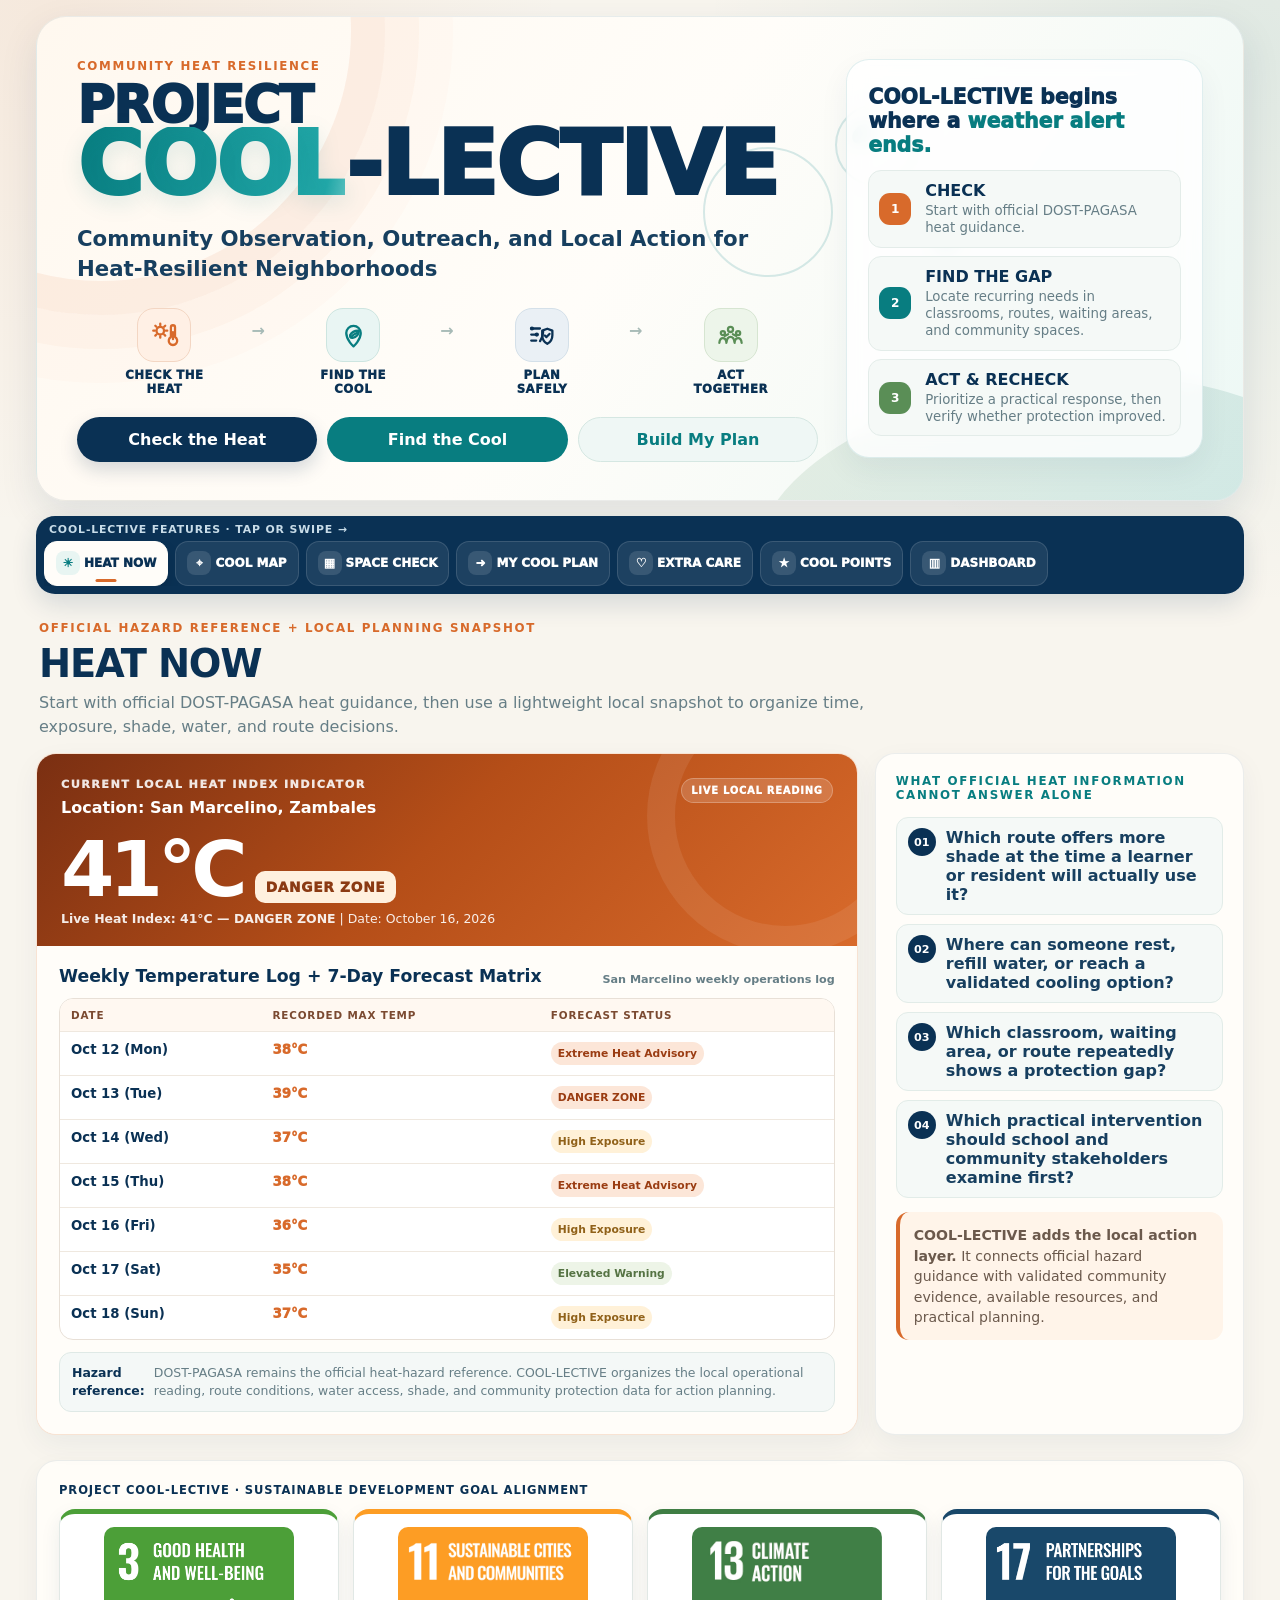
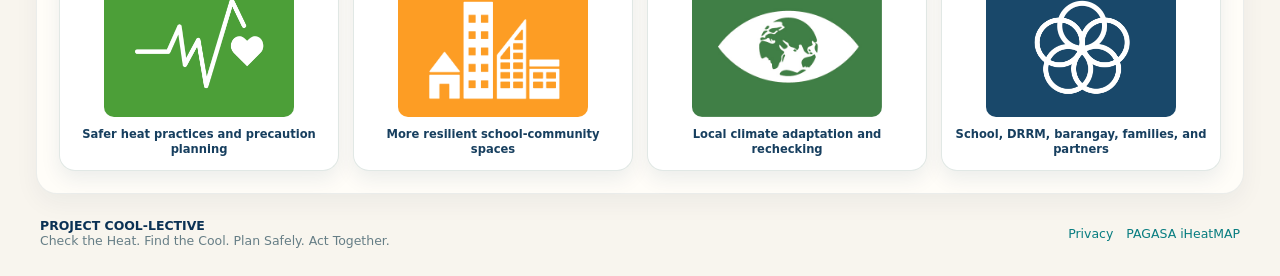
==== index.html @ f9dd4443 "Add files via upload" ====
<!doctype html>
<html lang="en">
<head>
<meta charset="utf-8">
<meta name="viewport" content="width=device-width,initial-scale=1,maximum-scale=1,viewport-fit=cover">
<meta name="theme-color" content="#0A3154">
<meta name="description" content="PROJECT COOL-LECTIVE: learner-led heat resilience, cooling access, planning and community evidence-to-action.">
<title>PROJECT COOL-LECTIVE</title>
<link rel="manifest" href="./manifest.webmanifest">
<link rel="icon" href="./icons/icon-192.png" sizes="192x192">
<link rel="apple-touch-icon" href="./icons/icon-192.png">
<style>
:root{
  --navy:#0A3154; --navy2:#173F5F; --teal:#087D80; --teal2:#1D9D9C;
  --orange:#D86A2B; --orange2:#F0A261; --green:#5A8E56;
  --cream:#F8F5EE; --paper:#FFFDF9; --ink:#17364B; --muted:#667E86;
  --line:#D8E6E2; --shadow:0 14px 38px rgba(10,49,84,.10);
}
*{box-sizing:border-box}
html,body{width:100%;max-width:100%;overflow-x:hidden}
html{scroll-behavior:smooth}
body{
  margin:0; color:var(--ink);
  font-family:Inter,ui-sans-serif,system-ui,-apple-system,BlinkMacSystemFont,"Segoe UI",sans-serif;
  background:
    radial-gradient(circle at 4% 1%,rgba(216,106,43,.09),transparent 23%),
    radial-gradient(circle at 98% 3%,rgba(8,125,128,.10),transparent 25%),var(--cream)
}
button,input,select,textarea{font:inherit}
button{cursor:pointer}
a{color:var(--teal);text-decoration:none}
a:hover{text-decoration:underline}
img,iframe{max-width:100%}
.shell{width:min(1240px,100%);margin:auto;padding:16px;min-width:0}
.hero,.card,.view,main,section{min-width:0}
.hero{
  position:relative;overflow:hidden;isolation:isolate;
  display:grid;grid-template-columns:minmax(0,1.35fr) minmax(290px,.65fr);
  gap:28px;align-items:center;min-height:350px;padding:38px 40px;border-radius:30px;
  background:linear-gradient(125deg,#FFF8EF 0%,#FFFDF9 48%,#ECF8F5 100%);
  border:1px solid rgba(10,49,84,.08);box-shadow:var(--shadow)
}
.hero:before{
  content:"";position:absolute;z-index:-3;width:500px;height:500px;border-radius:50%;left:-220px;top:-270px;
  border:34px solid rgba(216,106,43,.09);box-shadow:0 0 0 34px rgba(216,106,43,.035),0 0 0 68px rgba(216,106,43,.018)
}
.hero:after{
  content:"";position:absolute;z-index:-4;right:-100px;bottom:-180px;width:590px;height:300px;border-radius:50%;
  background:linear-gradient(130deg,rgba(90,142,86,.13),rgba(8,125,128,.13));transform:rotate(-8deg)
}
.cool-orbit{position:absolute;z-index:-1;border:2px solid rgba(8,125,128,.16);border-radius:50%;animation:orbit 8s linear infinite}
.orbit-one{width:130px;height:130px;right:34%;top:27%}.orbit-two{width:82px;height:82px;right:27%;top:18%;animation-duration:6s;animation-direction:reverse}
.cool-drop{position:absolute;width:15px;height:22px;border-radius:55% 55% 65% 65%;background:rgba(8,125,128,.32);transform:rotate(45deg);animation:float 3.6s ease-in-out infinite}
.drop-one{right:31%;top:22%}.drop-two{right:24%;top:44%;animation-delay:1.1s}
@keyframes orbit{to{transform:rotate(360deg)}} @keyframes float{50%{transform:translateY(-9px) rotate(45deg);opacity:.62}}
.eyebrow,.kicker{display:inline-block;font-size:.74rem;font-weight:900;letter-spacing:.14em;text-transform:uppercase}
.eyebrow,.orange{color:var(--orange)} .teal-text{color:var(--teal)} .green-text{color:var(--green)}
.brand-title{margin:10px 0 12px;line-height:.84;letter-spacing:-.055em;max-width:100%}
.brand-project{display:block;color:var(--navy);font-size:clamp(2rem,4vw,4rem);font-weight:950}
.brand-name{display:flex;align-items:baseline;flex-wrap:wrap;max-width:100%;font-size:clamp(3rem,7vw,6.5rem);font-weight:950}
.brand-cool{
  color:transparent;background:linear-gradient(105deg,#087D80 0%,#23AAAA 40%,#DDFBF7 51%,#087D80 63%,#087D80 100%);
  background-size:240% 100%;-webkit-background-clip:text;background-clip:text;
  text-shadow:0 7px 22px rgba(8,125,128,.13);animation:coolShimmer 6s ease-in-out infinite
}
.brand-lective{color:var(--navy)}
@keyframes coolShimmer{0%,72%,100%{background-position:100% 0}82%{background-position:0 0}}
.subtitle{max-width:760px;font-size:clamp(1.02rem,2vw,1.33rem);font-weight:760;line-height:1.45;color:var(--navy2)}
.hero-action-strip{display:grid;grid-template-columns:repeat(4,minmax(0,1fr));gap:14px;max-width:760px;margin-top:16px;align-items:start}
.hero-action-item{position:relative;min-width:0;text-align:center;padding:2px 4px;color:var(--navy);transition:transform .18s ease,filter .18s ease}
.hero-action-item:hover{transform:translateY(-2px);filter:drop-shadow(0 7px 10px rgba(10,49,84,.08))}
.hero-action-item:not(:last-child)::after{content:"→";position:absolute;top:17px;right:-13px;color:#A7BAB6;font-size:1rem;font-weight:900;line-height:1}
.hero-action-icon{width:54px;height:54px;margin:0 auto 7px;display:grid;place-items:center;border-radius:17px;border:1px solid rgba(10,49,84,.07)}
.hero-action-icon svg{width:29px;height:29px;display:block;fill:none;stroke:currentColor;stroke-width:1.9;stroke-linecap:round;stroke-linejoin:round}
.hero-action-label{display:block;font-size:.73rem;line-height:1.18;font-weight:950;letter-spacing:.045em;color:var(--navy)}
.hero-action-item.action-heat .hero-action-icon{color:var(--orange);background:#FFF0E5;border-color:#F3D6C3}
.hero-action-item.action-cool .hero-action-icon{color:var(--teal);background:#E9F5F3;border-color:#CDE5E0}
.hero-action-item.action-plan .hero-action-icon{color:var(--navy);background:#EAF0F5;border-color:#D4E0E9}
.hero-action-item.action-together .hero-action-icon{color:var(--green);background:#EDF5EA;border-color:#D6E5D1}
.hero-actions{display:grid;grid-template-columns:repeat(3,minmax(0,1fr));gap:10px;margin-top:18px;max-width:780px}
.btn{
  border:0;border-radius:999px;padding:12px 15px;font-weight:900;text-align:center;white-space:nowrap;
  transition:transform .18s ease,box-shadow .18s ease,filter .18s ease
}
.btn:hover{transform:translateY(-1px);text-decoration:none}.btn.primary{background:var(--navy);color:#fff;box-shadow:0 8px 18px rgba(10,49,84,.17)}
.btn.teal{background:var(--teal);color:#fff}.btn.light{background:#EFF7F5;color:var(--teal);border:1px solid #D5E7E2}.btn.orange-btn{background:var(--orange);color:#fff}
.btn.full{width:100%;border-radius:14px}.btn.small{padding:9px 13px;font-size:.82rem}
.hero-panel{background:rgba(255,255,255,.8);backdrop-filter:blur(10px);border:1px solid rgba(8,125,128,.12);border-radius:23px;padding:21px;box-shadow:0 12px 30px rgba(10,49,84,.06)}
.hero-statement{font-size:1.28rem;line-height:1.18;color:var(--navy);font-weight:950;margin:4px 0 13px}
.hero-statement em{font-style:normal;color:var(--teal)}
.flow{display:grid;gap:8px}
.flow-step{display:grid;grid-template-columns:36px 1fr;gap:10px;align-items:center;padding:10px;border-radius:13px;background:#F5F9F7;border:1px solid #E3ECE9}
.flow-step b{display:grid;place-items:center;width:32px;height:32px;border-radius:11px;color:#fff;font-size:.76rem}.flow-step strong,.flow-step small{display:block}.flow-step strong{color:var(--navy)}.flow-step small{color:var(--muted);margin-top:2px;line-height:1.3}
.flow-step:nth-child(1) b{background:var(--orange)}.flow-step:nth-child(2) b{background:var(--teal)}.flow-step:nth-child(3) b{background:var(--green)}
.tab-wrap{
  position:sticky;top:6px;z-index:90;margin:15px 0 22px;padding:7px 8px 8px;
  background:var(--navy);border-radius:19px;box-shadow:0 10px 26px rgba(10,49,84,.14)
}
.tab-hint{font-size:.68rem;color:#C8DCE8;padding:0 5px 5px;font-weight:900;letter-spacing:.08em;text-transform:uppercase}
.tabbar{display:flex;gap:7px;overflow:auto;scrollbar-width:none;scroll-snap-type:x proximity}.tabbar::-webkit-scrollbar{display:none}
.tab{
  position:relative;flex:0 0 auto;min-width:112px;border:1px solid rgba(255,255,255,.13);background:rgba(255,255,255,.08);color:white;
  padding:9px 11px 10px;border-radius:13px;font-size:.75rem;font-weight:950;scroll-snap-align:start
}
.tab .tab-ico{display:inline-grid;place-items:center;width:24px;height:24px;margin-right:4px;border-radius:8px;background:rgba(255,255,255,.12);color:white}
.tab.active{background:#FFFDF9;color:var(--navy);border-color:#FFFDF9;box-shadow:0 6px 14px rgba(0,0,0,.11)}
.tab.active:after{content:"";position:absolute;width:21px;height:3px;border-radius:99px;background:var(--orange);left:50%;bottom:3px;transform:translateX(-50%)}
.tab.active .tab-ico{background:#E8F5F2;color:var(--teal)}
.view{display:none;animation:fade .18s ease}.view.active{display:block}
@keyframes fade{from{opacity:.55;transform:translateY(4px)}to{opacity:1;transform:none}}
.section-head{display:flex;justify-content:space-between;align-items:end;gap:18px;margin:23px 3px 14px}
.section-head h2{margin:.3rem 0;color:var(--navy);font-size:clamp(1.8rem,3vw,2.65rem);letter-spacing:-.03em}
.section-head p{margin:.35rem 0 0;max-width:850px;color:var(--muted);line-height:1.5}
.grid{display:grid;gap:17px}.two{grid-template-columns:repeat(2,minmax(0,1fr))}
.card{background:var(--paper);border:1px solid rgba(10,49,84,.08);border-radius:20px;padding:20px;box-shadow:0 10px 28px rgba(10,49,84,.055);min-width:0}
.card h3{color:var(--navy);margin:.35rem 0 .65rem}
.source-chip{display:inline-flex;align-items:center;gap:7px;background:#E8F4F1;color:var(--teal);padding:6px 9px;border-radius:999px;font-size:.75rem;font-weight:900}
.source-chip:before{content:"";width:8px;height:8px;border-radius:50%;background:var(--teal)}
.iheat-launch{
  position:relative;overflow:hidden;display:flex;align-items:center;justify-content:space-between;gap:18px;min-height:230px;margin-top:12px;padding:24px;
  border-radius:18px;background:
    radial-gradient(circle at 80% 25%,rgba(8,125,128,.15),transparent 25%),
    linear-gradient(135deg,#F8EEE5,#F1F7F3 62%,#E3F4F0);border:1px solid #D9E7E2
}
.iheat-launch:after{content:"";position:absolute;right:-45px;bottom:-75px;width:220px;height:220px;border-radius:50%;border:23px solid rgba(8,125,128,.09)}
.iheat-launch h3{font-size:1.65rem;max-width:520px}.iheat-launch p{color:var(--muted);line-height:1.45;max-width:600px}
.map-mini{display:grid;grid-template-columns:repeat(3,36px);gap:6px;transform:rotate(-8deg);opacity:.78;flex:0 0 auto}
.map-mini i{height:36px;border-radius:10px;background:var(--orange)}.map-mini i:nth-child(2n){background:var(--green)}.map-mini i:nth-child(3n){background:var(--teal)}
.info-list{display:grid;gap:9px;margin:14px 0}.info-list div{display:flex;gap:10px;align-items:flex-start;padding:10px 11px;border:1px solid #E2ECE8;background:#F5F9F7;border-radius:12px}.info-list b{display:grid;place-items:center;min-width:28px;height:28px;border-radius:50%;background:var(--navy);color:#fff;font-size:.7rem}.info-list span{font-weight:700;color:var(--navy2)}
.notice{padding:13px 14px;border-radius:13px;background:#FFF4E9;border-left:4px solid var(--orange);color:#6B594C;line-height:1.45;font-size:.88rem}
.map-frame{width:100%;height:400px;border:1px solid #D7E5E1;border-radius:16px;background:#EDF4F1}
.map-launch-card{position:relative;overflow:hidden;display:grid;place-items:center;text-decoration:none!important;background:linear-gradient(145deg,#EAF3EF 0%,#F7FAF8 56%,#E8F1ED 100%);isolation:isolate;box-shadow:inset 0 0 0 1px rgba(10,49,84,.03)}
.map-launch-card:hover{transform:translateY(-1px);box-shadow:0 12px 28px rgba(10,49,84,.10);border-color:#BFD8D2}
.map-road{position:absolute;height:28px;background:#fff;border:1px solid #D5E2DD;border-radius:999px;box-shadow:0 3px 9px rgba(10,49,84,.04);z-index:-1}.road-one{width:115%;left:-10%;top:26%;transform:rotate(-13deg)}.road-two{width:105%;left:-7%;top:63%;transform:rotate(12deg)}.road-three{width:75%;right:-12%;top:46%;transform:rotate(-49deg)}
.map-block{position:absolute;border-radius:12px;background:#DDEBE5;border:1px solid #C9DDD6;z-index:-2}.block-one{width:110px;height:78px;left:7%;top:10%}.block-two{width:150px;height:96px;right:8%;bottom:8%}.block-three{width:92px;height:72px;left:15%;bottom:11%;background:#E9EFE3}
.map-pin{display:grid;place-items:center;width:76px;height:76px;border-radius:50% 50% 50% 0;background:var(--orange);transform:rotate(-45deg);box-shadow:0 14px 28px rgba(216,106,43,.22);margin-bottom:102px}.map-pin i{width:26px;height:26px;border-radius:50%;background:#fff;display:block}
.map-launch-copy{position:absolute;left:50%;bottom:24px;transform:translateX(-50%);width:min(560px,86%);padding:14px 16px;border-radius:16px;background:rgba(255,253,249,.94);border:1px solid rgba(10,49,84,.09);box-shadow:0 12px 28px rgba(10,49,84,.10);backdrop-filter:blur(8px);text-align:center;color:var(--navy)}
.map-launch-copy small,.map-launch-copy strong,.map-launch-copy em,.map-launch-copy b{display:block}.map-launch-copy small{font-size:.63rem;letter-spacing:.1em;font-weight:950;color:var(--teal);font-style:normal}.map-launch-copy strong{font-size:1.18rem;margin-top:4px}.map-launch-copy em{font-style:normal;color:var(--muted);font-size:.78rem;margin-top:3px}.map-launch-copy b{color:var(--orange);font-size:.76rem;margin-top:7px}

.school-map-head{display:flex;justify-content:space-between;align-items:flex-start;gap:10px;margin-bottom:10px}.school-map-head strong{color:var(--navy);display:block}.school-map-head small{display:block;color:var(--muted);margin-top:3px}
.checkpoint-grid{display:grid;grid-template-columns:repeat(2,minmax(0,1fr));gap:9px;margin-top:12px}.checkpoint-site{padding:11px;border-radius:13px;border:1px dashed #BFD8D2;background:#F4F9F7}.checkpoint-site b,.checkpoint-site small{display:block}.checkpoint-site b{color:var(--navy)}.checkpoint-site small{color:var(--muted);margin-top:3px}
.checkpoint-badge{display:inline-block;font-size:.62rem;background:#FFF0E4;color:var(--orange);font-weight:950;padding:4px 6px;border-radius:999px;margin-bottom:6px}
.pilot-actions{display:grid;gap:6px;margin-top:8px}.pilot-actions span{display:block;padding:7px 8px;border-radius:10px;background:#EAF5F2;border:1px solid #D5E7E1;color:var(--navy2);font-size:.76rem;font-weight:800;line-height:1.35}.pilot-actions span:before{content:"✓";color:var(--green);font-weight:950;margin-right:6px}
.policy-note,.validation-note,.arch-note{margin-top:12px;padding:13px 14px;border-radius:13px;line-height:1.48;font-size:.86rem}.policy-note{background:#FFF4E9;border-left:4px solid var(--orange);color:#6B594C}.validation-note{background:#EDF7F5;border-left:4px solid var(--teal);color:#3F6268}.arch-note{background:#F3F7F6;border:1px solid #DCE8E4;color:var(--muted)}
.field{margin-bottom:11px}.field label{display:block;color:var(--navy);font-size:.83rem;font-weight:900;margin-bottom:5px}
input,select,textarea{width:100%;padding:11px 12px;border-radius:12px;border:1px solid #CDDCD7;background:#fff;color:var(--ink);outline:none}
input:focus,select:focus,textarea:focus{border-color:var(--teal);box-shadow:0 0 0 3px rgba(8,125,128,.09)}
textarea{min-height:82px;resize:vertical}.form-two{display:grid;grid-template-columns:repeat(2,minmax(0,1fr));gap:10px}
.records{display:grid;gap:8px;margin-top:11px}.record{padding:10px 11px;border-radius:12px;background:#F5F8F7;border:1px solid #E2EBE8}.record-head{display:flex;justify-content:space-between;gap:10px}.record strong,.record small{display:block}.record strong{color:var(--navy)}.record small{color:var(--muted);margin-top:2px}.record button{border:0;background:transparent;color:var(--orange);font-weight:850}
.check-grid{display:grid;grid-template-columns:repeat(2,minmax(0,1fr));gap:9px;margin:12px 0}.check-grid label{display:flex;gap:8px;align-items:flex-start;padding:11px;border:1px solid #E0EAE6;background:#F6F9F7;border-radius:12px;font-weight:750;color:var(--navy)}.check-grid input{width:auto;margin-top:3px}
.result{padding:14px;border-radius:13px;background:#EAF5F2;border:1px solid #D5E7E1;color:#3F6268;line-height:1.48;margin-top:12px}
.example-strip{display:flex;gap:8px;align-items:center;flex-wrap:wrap;margin:0 0 12px;padding:11px 12px;border-radius:13px;background:#F3F8F6;border:1px solid #DFEAE6}.example-strip strong{color:var(--navy)}.example-strip span{color:var(--muted);font-size:.84rem}
.plan-card{background:linear-gradient(145deg,#FFFDF8,#EDF8F5)}.plan-output ul{padding-left:1.2rem}.plan-output li{margin:.44rem 0;line-height:1.42}
.authority{margin-top:13px;padding:12px;border-radius:12px;background:#FFF4E9;color:#6C5849;font-size:.84rem;line-height:1.45}
.extra-options{display:grid;grid-template-columns:repeat(2,minmax(0,1fr));gap:10px;margin-top:12px}
.extra-option{border:1px solid #D8E7E2;background:#F5F9F7;border-radius:15px;padding:13px;text-align:left;color:var(--navy);font-weight:900;white-space:normal}
.extra-option small{display:block;color:var(--muted);font-weight:650;margin-top:4px;line-height:1.35}.extra-option.active{background:var(--teal);color:white;border-color:var(--teal)}.extra-option.active small{color:#D9F0EE}
.extra-guide h3{margin-top:0}.extra-guide ul{padding-left:1.2rem}.extra-guide li{margin:.46rem 0;line-height:1.45}.privacy-note{font-size:.82rem;color:var(--muted);line-height:1.48}
.points-banner{display:flex;justify-content:space-between;align-items:center;padding:23px 25px;border-radius:21px;margin-bottom:15px;color:white;background:linear-gradient(120deg,var(--navy),var(--teal) 72%,var(--green));box-shadow:var(--shadow)}
.points-banner span,.points-banner strong{display:block}.points-banner span{font-size:.75rem;font-weight:900;letter-spacing:.12em}.points-banner strong{font-size:3rem;line-height:1}
.point-task{display:flex;justify-content:space-between;gap:12px;align-items:center;padding:14px 0;border-bottom:1px solid #E5ECE9}.point-task:last-child{border-bottom:0}.point-task b,.point-task small{display:block}.point-task b{color:var(--navy)}.point-task small{color:var(--muted);margin-top:3px}.point-task button{border:0;border-radius:999px;background:#E7F4F1;color:var(--teal);font-weight:950;padding:9px 12px;min-width:70px}.point-task button.done{background:#E8EEEC;color:#81958F}
.mini-lesson-card{border:1px solid #CFE3DD;background:linear-gradient(135deg,#F7FCFA,#EDF8F5);border-radius:17px;padding:17px;margin-bottom:10px}.mini-lesson-card h3{margin-top:0}.lesson-topics{display:flex;flex-wrap:wrap;gap:7px;margin:10px 0}.lesson-topics span{padding:6px 8px;border-radius:999px;background:#fff;border:1px solid #D8E7E2;color:var(--teal);font-size:.76rem;font-weight:850}
.metrics{display:grid;grid-template-columns:repeat(4,minmax(0,1fr));gap:11px;margin-bottom:15px}.metric{background:var(--paper);border:1px solid rgba(10,49,84,.08);border-radius:17px;padding:16px;box-shadow:0 8px 22px rgba(10,49,84,.045)}.metric span,.metric strong,.metric small{display:block}.metric span{font-size:.68rem;color:var(--muted);font-weight:900;letter-spacing:.08em}.metric strong{font-size:2.1rem;color:var(--teal)}.metric small{color:var(--muted)}
.table-scroll{overflow:auto}table{width:100%;border-collapse:collapse;font-size:.83rem}th,td{text-align:left;padding:11px 8px;border-bottom:1px solid #E5ECE9;vertical-align:top}th{font-size:.67rem;color:var(--navy);text-transform:uppercase;letter-spacing:.06em}.empty{text-align:center;color:var(--muted);padding:20px}
.evidence-examples{display:grid;grid-template-columns:repeat(2,minmax(0,1fr));gap:10px;margin-top:14px}.evidence-example{padding:13px;border-radius:14px;background:#F7FAF8;border:1px dashed #C8DCD6}.evidence-example strong,.evidence-example span{display:block}.evidence-example strong{color:var(--navy)}.evidence-example span{color:var(--muted);font-size:.8rem;line-height:1.42;margin-top:4px}
.action-cycle{display:flex;justify-content:center;align-items:center;gap:7px;flex-wrap:wrap;margin:18px 0 7px}.action-cycle div{min-width:90px;padding:11px;text-align:center;background:#EEF6F3;border:1px solid #DDEAE5;border-radius:15px}.action-cycle span,.action-cycle b{display:block}.action-cycle span{font-size:.62rem;color:var(--muted)}.action-cycle b{color:var(--navy)}.action-cycle i{font-style:normal;color:var(--muted);font-weight:900}.action-cycle .recheck{background:var(--navy);border-color:var(--navy)}.action-cycle .recheck span,.action-cycle .recheck b{color:white}
.sdg-section{margin-top:25px;padding:17px;border-radius:21px;background:#FFFDF8;border:1px solid rgba(10,49,84,.08);box-shadow:0 9px 24px rgba(10,49,84,.05)}
.sdg-line{display:flex;align-items:center;justify-content:space-between;gap:14px}.sdg-line>span{font-size:.72rem;color:var(--muted);font-weight:900;letter-spacing:.08em;text-transform:uppercase}
.sdg-icons{display:grid;grid-template-columns:repeat(4,86px);gap:9px}.sdg-icon{width:86px;height:86px;border-radius:10px;overflow:hidden;box-shadow:0 5px 13px rgba(10,49,84,.09)}.sdg-icon img{width:100%;height:100%;object-fit:cover;display:block}.sdg-fallback{display:none;width:100%;height:100%;place-items:center;color:white;font-size:1.2rem;font-weight:950}.sdg3{background:#4C9F38}.sdg11{background:#FD9D24}.sdg13{background:#3F7E44}.sdg17{background:#19486A}
footer{display:flex;justify-content:space-between;gap:20px;align-items:center;padding:24px 4px 12px;color:var(--muted);font-size:.78rem}footer strong,footer span{display:block}footer strong{color:var(--navy)}.footer-links{display:flex;gap:13px}
.hidden{display:none!important}
.modal-backdrop{position:fixed;inset:0;z-index:160;background:rgba(5,25,43,.64);display:grid;place-items:center;padding:15px;backdrop-filter:blur(5px)}
.modal{width:min(700px,100%);max-height:91vh;overflow:auto;background:var(--paper);border-radius:24px;padding:22px;box-shadow:0 30px 80px rgba(0,0,0,.25)}
.modal-head{display:flex;justify-content:space-between;gap:12px;align-items:flex-start}.modal h2{margin:.1rem 0;color:var(--navy)}.modal-close{border:0;background:#EEF4F2;width:38px;height:38px;border-radius:50%;font-weight:950;color:var(--navy)}
.quiz-q{padding:14px 0;border-top:1px solid #E5ECE9}.quiz-q:first-of-type{border-top:0}.quiz-q p{font-weight:850;color:var(--navy)}.quiz-q label{display:flex;gap:8px;align-items:flex-start;margin:7px 0;color:var(--ink)}.quiz-q input{width:auto;margin-top:3px}.quiz-result{margin-top:12px;padding:13px;border-radius:12px;background:#EEF7F4;color:#3F6465}


.heat-grid{grid-template-columns:minmax(0,1.38fr) minmax(300px,.62fr)}
.heat-dashboard-card{padding:0;overflow:hidden;border-color:rgba(216,106,43,.18)}
.heat-live-panel{position:relative;overflow:hidden;padding:24px 24px 20px;background:linear-gradient(135deg,#7A2F12 0%,#B54E18 48%,#D86A2B 100%);color:#fff}
.heat-live-panel:after{content:"";position:absolute;right:-66px;top:-76px;width:220px;height:220px;border-radius:50%;border:28px solid rgba(255,255,255,.08)}
.heat-live-top{display:flex;justify-content:space-between;gap:12px;align-items:flex-start;position:relative;z-index:1}
.heat-live-label{font-size:.7rem;font-weight:950;letter-spacing:.13em;text-transform:uppercase;opacity:.88}.heat-live-badge{padding:6px 9px;border-radius:999px;background:rgba(255,255,255,.16);border:1px solid rgba(255,255,255,.24);font-size:.62rem;font-weight:950;letter-spacing:.08em;white-space:nowrap}
.heat-location{margin-top:6px;font-size:1rem;font-weight:850;line-height:1.35}
.heat-reading{display:flex;align-items:end;gap:12px;flex-wrap:wrap;margin:18px 0 8px;position:relative;z-index:1}
.heat-reading strong{font-size:clamp(3.4rem,6vw,5.8rem);letter-spacing:-.065em;line-height:.86}
.heat-danger{padding:8px 11px;border-radius:10px;background:#FFF0DE;color:#8B3A13;font-weight:950;font-size:.86rem;letter-spacing:.05em}
.heat-updated{font-size:.78rem;opacity:.9;position:relative;z-index:1}
.heat-integrity-note{margin:0;padding:11px 24px;background:#FFF4E9;color:#6B594C;font-size:.76rem;line-height:1.45;border-bottom:1px solid #F0DDCC}
.forecast-wrap{padding:20px 22px 22px;background:var(--paper)}
.forecast-head{display:flex;justify-content:space-between;gap:12px;align-items:end;margin-bottom:12px}
.forecast-head h3{margin:0;font-size:1.08rem}.forecast-head span{font-size:.7rem;color:var(--muted);font-weight:850;text-align:right}
.forecast-table{width:100%;border-collapse:separate;border-spacing:0;overflow:hidden;border:1px solid #E8E0D7;border-radius:14px;background:#fff}
.forecast-table th,.forecast-table td{padding:10px 11px;border-bottom:1px solid #EFE8DF}
.forecast-table tr:last-child td{border-bottom:0}.forecast-table th{background:#FFF8F1;color:#7B4A31;font-size:.65rem;letter-spacing:.08em;text-transform:uppercase}
.forecast-table td:first-child{font-weight:900;color:var(--navy)}.forecast-temp{font-weight:950;color:var(--orange)}
.forecast-status{display:inline-block;padding:5px 7px;border-radius:999px;font-size:.67rem;font-weight:900;white-space:nowrap}.status-danger{background:#FCE6D8;color:#9A3C12}.status-high{background:#FFF1D8;color:#906119}.status-elevated{background:#EDF4E7;color:#557343}
.heat-source-strip{display:flex;gap:9px;align-items:flex-start;margin-top:12px;padding:11px 12px;border-radius:12px;background:#F4F8F7;border:1px solid #DFE9E6;color:var(--muted);font-size:.78rem;line-height:1.43}.heat-source-strip b{color:var(--navy)}

.route-section{margin:0 0 17px;padding:18px;border-radius:20px;background:linear-gradient(135deg,#FFF9F3,#F2F8F6);border:1px solid #DCE9E4;box-shadow:0 8px 22px rgba(10,49,84,.045)}
.route-section-head{display:flex;justify-content:space-between;gap:14px;align-items:flex-start;margin-bottom:12px}.route-section-head h3{margin:.25rem 0 .2rem;color:var(--navy)}.route-section-head p{margin:0;color:var(--muted);font-size:.82rem;line-height:1.45;max-width:720px}
.route-live-badge{padding:6px 8px;border-radius:999px;background:#E8F4F1;color:var(--teal);font-size:.64rem;font-weight:950;letter-spacing:.07em;text-transform:uppercase;white-space:nowrap}
.route-compare{display:grid;grid-template-columns:repeat(2,minmax(0,1fr));gap:12px}
.route-card{position:relative;overflow:hidden;border-radius:17px;padding:16px;background:#fff;border:1px solid #E2E9E6;box-shadow:0 7px 20px rgba(10,49,84,.045);transition:transform .18s ease,box-shadow .18s ease,border-color .18s ease}
.route-card:hover{transform:translateY(-1px);box-shadow:0 10px 26px rgba(10,49,84,.08)}.route-card.active{border-color:var(--teal);box-shadow:0 0 0 3px rgba(8,125,128,.09),0 10px 24px rgba(10,49,84,.07)}
.route-card.hazard{border-top:5px solid var(--orange)}.route-card.cool{border-top:5px solid var(--green)}
.route-kicker{font-size:.64rem;font-weight:950;letter-spacing:.1em;text-transform:uppercase;color:var(--muted)}
.route-card h4{margin:6px 0 10px;color:var(--navy);font-size:1rem}.route-status{display:inline-block;padding:5px 8px;border-radius:999px;font-size:.68rem;font-weight:950;margin-bottom:10px}.hazard .route-status{background:#FDE8DC;color:#A24017}.cool .route-status{background:#E8F3E5;color:#4D7446}
.route-stats{display:grid;gap:7px;margin:6px 0 13px}.route-stat{display:grid;grid-template-columns:28px 1fr;gap:8px;align-items:start;padding:8px;border-radius:11px;background:#F7F9F8;border:1px solid #E8EEEB}.route-stat b{display:grid;place-items:center;width:27px;height:27px;border-radius:8px;background:#EDF4F2;color:var(--teal);font-size:.68rem}.route-stat span{font-size:.78rem;line-height:1.38;color:var(--navy2)}
.route-card .btn{width:100%;border-radius:12px}.route-disclaimer{margin:10px 2px 0;color:var(--muted);font-size:.72rem;line-height:1.4}

.sdg-section{padding:22px}.sdg-line{display:block}.sdg-line>span{display:block;margin-bottom:12px;color:var(--navy);font-size:.72rem}
.sdg-icons{display:grid;grid-template-columns:repeat(4,minmax(0,1fr));gap:14px;width:100%}
.sdg-logo-card{display:flex;flex-direction:column;align-items:center;justify-content:flex-start;gap:10px;padding:13px;background:#fff;border:1px solid #E1E8E5;border-radius:16px;box-shadow:0 8px 20px rgba(10,49,84,.08);min-width:0}
.sdg-logo-card img{display:block;width:100%;max-width:190px;aspect-ratio:1/1;object-fit:contain;border-radius:10px;background:#fff}
 .sdg-logo-card p{margin:0;text-align:center;color:var(--navy2);font-size:.72rem;font-weight:800;line-height:1.32}
.sdg-logo-card:nth-child(1){border-top:5px solid #4C9F38}.sdg-logo-card:nth-child(2){border-top:5px solid #FD9D24}.sdg-logo-card:nth-child(3){border-top:5px solid #3F7E44}.sdg-logo-card:nth-child(4){border-top:5px solid #19486A}

.modal{width:min(780px,100%);padding:24px}.modal-head{padding-bottom:12px;border-bottom:1px solid #E5ECE9;margin-bottom:6px}.quiz-q{padding:15px 0;border-top:0}.quiz-q p{margin:0 0 9px;font-size:.94rem;line-height:1.42}.quiz-q label{position:relative;display:flex;gap:10px;align-items:flex-start;margin:7px 0;padding:10px 11px;border-radius:12px;border:1px solid #DFE9E5;background:#FAFCFB;color:var(--ink);line-height:1.4;transition:background .15s ease,border-color .15s ease,box-shadow .15s ease}.quiz-q label:hover{border-color:#C9DDD6;background:#F6FAF8}.quiz-q input{flex:0 0 auto;width:18px;height:18px;margin:1px 0 0;accent-color:var(--teal)}.quiz-q label.selected-choice{background:#EEF7F4;border-color:#BFDAD1}.quiz-q label.correct-choice{background:#E8F5E5;border-color:#B8D7B0;box-shadow:inset 4px 0 0 var(--green)}.quiz-q label.wrong-choice{background:#FFF2E9;border-color:#E7C3AC;box-shadow:inset 4px 0 0 var(--orange)}.quiz-q label.correct-choice:after{content:"✓";margin-left:auto;color:var(--green);font-weight:950}.quiz-result{font-weight:800;line-height:1.45}
.quiz-meta{display:flex;gap:8px;flex-wrap:wrap;margin:8px 0 14px}.quiz-meta span{padding:6px 8px;border-radius:999px;background:#F0F7F5;color:var(--teal);font-size:.7rem;font-weight:900}

.governance-title-strip{display:flex;align-items:center;justify-content:space-between;gap:12px;padding:11px 13px;margin-bottom:13px;border-radius:13px;background:#F2F7F5;border:1px solid #DDE8E4}.governance-title-strip strong{color:var(--navy)}.governance-title-strip span{font-size:.74rem;color:var(--muted);text-align:right}
.verify-check{display:flex!important;align-items:flex-start;gap:9px;padding:10px 11px!important;border:1px solid #D4E5DF!important;border-radius:12px;background:#F3F9F7!important;color:var(--navy2)!important;font-weight:800!important;line-height:1.4}.verify-check input{width:auto!important;margin-top:2px;accent-color:var(--teal)}

@media(max-width:920px){.heat-grid{grid-template-columns:1fr}.route-compare{grid-template-columns:1fr}.sdg-icons{grid-template-columns:repeat(2,minmax(0,1fr))}.sdg-logo-card{padding:11px}}
@media(max-width:650px){.heat-live-panel{padding:20px 18px 17px}.heat-integrity-note{padding:10px 18px}.forecast-wrap{padding:17px}.forecast-table{font-size:.75rem}.forecast-table th,.forecast-table td{padding:9px 7px}.route-section{padding:14px}.route-section-head{flex-direction:column}.sdg-icons{grid-template-columns:repeat(2,minmax(0,1fr))}.sdg-logo-card{padding:10px}.modal{padding:17px}.quiz-q label{padding:9px}}
@media(max-width:390px){.sdg-icons{grid-template-columns:1fr 1fr}.sdg-logo-card{padding:9px}.sdg-logo-card p{font-size:.66rem}.forecast-status{white-space:normal}}

@media(prefers-reduced-motion:reduce){*{animation:none!important;scroll-behavior:auto!important}.hero-action-item{transition:none!important}}
@media(max-width:920px){
  .hero{grid-template-columns:1fr;padding:27px}.two{grid-template-columns:1fr}.metrics{grid-template-columns:repeat(2,minmax(0,1fr))}
  .hero-action-strip{gap:12px;max-width:720px}.hero-action-icon{width:50px;height:50px}.hero-action-icon svg{width:27px;height:27px}
  .sdg-line{align-items:flex-start;flex-direction:column}.sdg-icons{grid-template-columns:repeat(2,minmax(0,1fr));width:100%}
}
@media(max-width:650px){
  .shell{padding:9px}.hero{border-radius:22px;padding:22px 18px;min-height:0}
  .brand-project{font-size:2.15rem}.brand-name{display:block;font-size:3.55rem;line-height:.83}.brand-cool,.brand-lective{display:block}.brand-lective{font-size:.82em;margin-top:.05em}
  .subtitle{font-size:1rem}
  .hero-action-strip{grid-template-columns:repeat(2,minmax(0,1fr));gap:12px 10px;max-width:420px;margin-top:13px}.hero-action-item{padding:1px 3px}.hero-action-item:not(:last-child)::after{display:none}.hero-action-icon{width:48px;height:48px;margin-bottom:6px;border-radius:15px}.hero-action-icon svg{width:26px;height:26px}.hero-action-label{font-size:.72rem}
  .hero-actions{grid-template-columns:1fr 1fr;gap:8px;margin-top:15px}.hero-actions .btn{font-size:.83rem;min-height:48px;padding:11px 8px}.hero-actions .btn:nth-child(3){grid-column:1/-1}.hero-actions .btn:nth-child(4){grid-column:1/-1}
  .tab-wrap{top:4px;border-radius:16px;margin-top:12px}.tab{min-width:107px}
  .section-head{flex-direction:column;align-items:flex-start}.form-two,.check-grid,.checkpoint-grid,.extra-options,.evidence-examples{grid-template-columns:1fr}
  .map-frame{height:340px}.map-pin{width:64px;height:64px;margin-bottom:105px}.map-pin i{width:22px;height:22px}.map-launch-copy{bottom:16px;width:90%;padding:12px}.map-launch-copy strong{font-size:1rem}.iheat-launch{min-height:0;padding:18px;align-items:flex-start}.map-mini{display:none}
  .metrics{grid-template-columns:1fr 1fr}.sdg-icons{grid-template-columns:repeat(2,minmax(0,1fr));gap:9px}.sdg-logo-card img{max-width:150px}
  footer{align-items:flex-start;flex-direction:column}
}
@media(max-width:390px){
  .hero-actions{grid-template-columns:1fr}.hero-actions .btn:nth-child(3),.hero-actions .btn:nth-child(4){grid-column:auto}
  .brand-name{font-size:3.15rem}.hero-action-strip{gap:10px 7px;margin-top:11px}.hero-action-icon{width:44px;height:44px;border-radius:14px}.hero-action-icon svg{width:24px;height:24px}.hero-action-label{font-size:.68rem;letter-spacing:.035em}.sdg-icons{grid-template-columns:repeat(2,minmax(0,1fr));gap:8px}.sdg-logo-card img{max-width:132px}
}
</style>
</head>
<body>
<div class="shell">
<header class="hero">
  <span class="cool-orbit orbit-one"></span><span class="cool-orbit orbit-two"></span>
  <span class="cool-drop drop-one"></span><span class="cool-drop drop-two"></span>
  <div>
    <div class="eyebrow">COMMUNITY HEAT RESILIENCE</div>
    <h1 class="brand-title">
      <span class="brand-project">PROJECT</span>
      <span class="brand-name"><span class="brand-cool">COOL</span><span class="brand-lective">-LECTIVE</span></span>
    </h1>
    <p class="subtitle">Community Observation, Outreach, and Local Action for Heat-Resilient Neighborhoods</p>
    <div class="hero-action-strip" aria-label="COOL-LECTIVE action sequence">
      <div class="hero-action-item action-heat">
        <span class="hero-action-icon" aria-hidden="true">
          <svg viewBox="0 0 24 24" aria-hidden="true" focusable="false">
            <circle cx="8.5" cy="8" r="3.1"></circle>
            <path d="M8.5 2.2v1.3M8.5 12.5v1.3M2.7 8h1.3M13 8h1.3M4.4 3.9l.9.9M11.7 11.2l.9.9M4.4 12.1l.9-.9M11.7 4.8l.9-.9"></path>
            <path d="M17.3 5.2v8.1a3.5 3.5 0 1 0 3.4 0V5.2a1.7 1.7 0 0 0-3.4 0Z"></path>
            <path d="M19 9.2v5.8"></path>
          </svg>
        </span>
        <span class="hero-action-label">CHECK THE<br>HEAT</span>
      </div>
      <div class="hero-action-item action-cool">
        <span class="hero-action-icon" aria-hidden="true">
          <svg viewBox="0 0 24 24" aria-hidden="true" focusable="false">
            <path d="M12 21s6-5.2 6-11a6 6 0 1 0-12 0c0 5.8 6 11 6 11Z"></path>
            <path d="M9.2 11.6c1.8-3 5.1-3.7 7.3-3.5-.3 2.9-2.2 5.3-5.2 5.8-1.3.2-2.3-.3-2.1-2.3Z"></path>
            <path d="M9.8 13.3c1.5-1.5 3.1-2.6 5-3.4"></path>
          </svg>
        </span>
        <span class="hero-action-label">FIND THE<br>COOL</span>
      </div>
      <div class="hero-action-item action-plan">
        <span class="hero-action-icon" aria-hidden="true">
          <svg viewBox="0 0 24 24" aria-hidden="true" focusable="false">
            <path d="M3.5 6.2h7.2M3.5 11.2h5.2M3.5 16.2h4.1"></path>
            <circle cx="4.1" cy="6.2" r=".8"></circle>
            <circle cx="8.1" cy="11.2" r=".8"></circle>
            <path d="M10.8 16.6c1.7-2.9 2.7-5.4 2.5-8.2"></path>
            <path d="M16.8 6.4 21 8v3.7c0 3.1-1.7 5.7-4.2 7.2-2.5-1.5-4.2-4.1-4.2-7.2V8l4.2-1.6Z"></path>
            <path d="m14.8 12 1.3 1.3 2.5-2.6"></path>
          </svg>
        </span>
        <span class="hero-action-label">PLAN<br>SAFELY</span>
      </div>
      <div class="hero-action-item action-together">
        <span class="hero-action-icon" aria-hidden="true">
          <svg viewBox="0 0 24 24" aria-hidden="true" focusable="false">
            <circle cx="12" cy="7" r="2.1"></circle>
            <circle cx="5.7" cy="10" r="1.7"></circle>
            <circle cx="18.3" cy="10" r="1.7"></circle>
            <path d="M8.6 18c.3-3 1.5-4.8 3.4-4.8s3.1 1.8 3.4 4.8"></path>
            <path d="M2.8 18c.2-2.4 1.2-3.8 2.9-3.8 1.4 0 2.4.9 2.7 2.4M21.2 18c-.2-2.4-1.2-3.8-2.9-3.8-1.4 0-2.4.9-2.7 2.4"></path>
            <path d="M7.2 12.4 10 11M16.8 12.4 14 11"></path>
          </svg>
        </span>
        <span class="hero-action-label">ACT<br>TOGETHER</span>
      </div>
    </div>
    <div class="hero-actions">
      <button class="btn primary" data-open="heat">Check the Heat</button>
      <button class="btn teal" data-open="map">Find the Cool</button>
      <button class="btn light" data-open="plan">Build My Plan</button>
      <button id="installBtn" class="btn orange-btn hidden">Install App</button>
    </div>
  </div>
  <aside class="hero-panel">
    <div class="hero-statement">COOL-LECTIVE begins where a <em>weather alert ends.</em></div>
    <div class="flow">
      <div class="flow-step"><b>1</b><div><strong>CHECK</strong><small>Start with official DOST-PAGASA heat guidance.</small></div></div>
      <div class="flow-step"><b>2</b><div><strong>FIND THE GAP</strong><small>Locate recurring needs in classrooms, routes, waiting areas, and community spaces.</small></div></div>
      <div class="flow-step"><b>3</b><div><strong>ACT & RECHECK</strong><small>Prioritize a practical response, then verify whether protection improved.</small></div></div>
    </div>
  </aside>
</header>

<div class="tab-wrap">
  <div class="tab-hint">COOL-LECTIVE FEATURES · TAP OR SWIPE →</div>
  <nav class="tabbar">
    <button class="tab active" data-section="heat"><span class="tab-ico">☀</span>HEAT NOW</button>
    <button class="tab" data-section="map"><span class="tab-ico">⌖</span>COOL MAP</button>
    <button class="tab" data-section="space"><span class="tab-ico">▦</span>SPACE CHECK</button>
    <button class="tab" data-section="plan"><span class="tab-ico">➜</span>MY COOL PLAN</button>
    <button class="tab" data-section="care"><span class="tab-ico">♡</span>EXTRA CARE</button>
    <button class="tab" data-section="points"><span class="tab-ico">★</span>COOL POINTS</button>
    <button class="tab" data-section="dashboard"><span class="tab-ico">▥</span>DASHBOARD</button>
  </nav>
</div>

<main>
<section id="heat" class="view active">
  <div class="section-head">
    <div><span class="kicker orange">OFFICIAL HAZARD REFERENCE + LOCAL PLANNING SNAPSHOT</span><h2>HEAT NOW</h2>
      <p>Start with official DOST-PAGASA heat guidance, then use a lightweight local snapshot to organize time, exposure, shade, water, and route decisions.</p>
    </div>
  </div>
  <div class="grid heat-grid">
    <article class="card heat-dashboard-card">
      <div class="heat-live-panel">
        <div class="heat-live-top">
          <div><div class="heat-live-label">Current Local Heat Index Indicator</div><div class="heat-location">Location: San Marcelino, Zambales</div></div>
          <span class="heat-live-badge">LIVE LOCAL READING</span>
        </div>
        <div class="heat-reading"><strong>41°C</strong><span class="heat-danger">DANGER ZONE</span></div>
        <div class="heat-updated"><strong>Live Heat Index: 41°C — DANGER ZONE</strong> <span>| Date: October 16, 2026</span></div>
      </div>
      <div class="forecast-wrap">
        <div class="forecast-head"><h3>Weekly Temperature Log + 7-Day Forecast Matrix</h3><span>San Marcelino weekly operations log</span></div>
        <div class="table-scroll">
          <table class="forecast-table" aria-label="Weekly temperature log and seven-day forecast matrix">
            <thead><tr><th>Date</th><th>Recorded Max Temp</th><th>Forecast Status</th></tr></thead>
            <tbody>
              <tr><td>Oct 12 (Mon)</td><td class="forecast-temp">38°C</td><td><span class="forecast-status status-danger">Extreme Heat Advisory</span></td></tr>
              <tr><td>Oct 13 (Tue)</td><td class="forecast-temp">39°C</td><td><span class="forecast-status status-danger">DANGER ZONE</span></td></tr>
              <tr><td>Oct 14 (Wed)</td><td class="forecast-temp">37°C</td><td><span class="forecast-status status-high">High Exposure</span></td></tr>
              <tr><td>Oct 15 (Thu)</td><td class="forecast-temp">38°C</td><td><span class="forecast-status status-danger">Extreme Heat Advisory</span></td></tr>
              <tr><td>Oct 16 (Fri)</td><td class="forecast-temp">36°C</td><td><span class="forecast-status status-high">High Exposure</span></td></tr>
              <tr><td>Oct 17 (Sat)</td><td class="forecast-temp">35°C</td><td><span class="forecast-status status-elevated">Elevated Warning</span></td></tr>
              <tr><td>Oct 18 (Sun)</td><td class="forecast-temp">37°C</td><td><span class="forecast-status status-high">High Exposure</span></td></tr>
            </tbody>
          </table>
        </div>
        <div class="heat-source-strip"><b>Hazard reference:</b><span>DOST-PAGASA remains the official heat-hazard reference. COOL-LECTIVE organizes the local operational reading, route conditions, water access, shade, and community protection data for action planning.</span></div>
      </div>
    </article>
    <article class="card">
      <span class="kicker teal-text">WHAT OFFICIAL HEAT INFORMATION CANNOT ANSWER ALONE</span>
      <div class="info-list">
        <div><b>01</b><span>Which route offers more shade at the time a learner or resident will actually use it?</span></div>
        <div><b>02</b><span>Where can someone rest, refill water, or reach a validated cooling option?</span></div>
        <div><b>03</b><span>Which classroom, waiting area, or route repeatedly shows a protection gap?</span></div>
        <div><b>04</b><span>Which practical intervention should school and community stakeholders examine first?</span></div>
      </div>
      <div class="notice"><strong>COOL-LECTIVE adds the local action layer.</strong> It connects official hazard guidance with validated community evidence, available resources, and practical planning.</div>
    </article>
  </div>
</section>

<section id="map" class="view">
  <div class="section-head"><div><span class="kicker green-text">PHASE 3 · CAMPUS PILOT TESTING &amp; DECOUPLED INFRASTRUCTURE</span><h2>COOL MAP</h2><p>Begin with San Guillermo National High School. The active campus pilot flags the <b>E Building</b> as a recurring before-noon and afternoon heat-discomfort zone, while the neighboring <b>Grade 9 Building metal roof</b> remains a possible reflected-sunlight / radiant-heat factor targeted for repeated checking rather than treated as a confirmed cause. The same validated method can then extend to school gates, waiting areas, common learner routes, and nearby community spaces.</p></div></div>
  <div class="grid two">
    <article class="card">
      <div class="school-map-head">
        <div><strong>San Guillermo National High School</strong><small>San Marcelino, Zambales · Google Maps exact place</small></div>
        <a class="btn light small" href="https://www.google.com/maps/search/?api=1&query=San%20Guillermo%20National%20High%20School&query_place_id=ChIJzbmo2gDWlTMRJhZJmjqqqv8" target="_blank" rel="noopener noreferrer">Open Google Map ↗</a>
      </div>
      <a class="map-frame map-launch-card" href="https://www.google.com/maps/search/?api=1&query=San%20Guillermo%20National%20High%20School&query_place_id=ChIJzbmo2gDWlTMRJhZJmjqqqv8" target="_blank" rel="noopener noreferrer" aria-label="Open San Guillermo National High School in Google Maps">
        <span class="map-road road-one"></span>
        <span class="map-road road-two"></span>
        <span class="map-road road-three"></span>
        <span class="map-block block-one"></span>
        <span class="map-block block-two"></span>
        <span class="map-block block-three"></span>
        <span class="map-pin" aria-hidden="true"><i></i></span>
        <span class="map-launch-copy">
          <small>GOOGLE MAPS · EXACT SCHOOL LOCATION</small>
          <strong>San Guillermo National High School</strong>
          <em>103 Laderas St / Brgy. Burgos, San Marcelino, Zambales</em>
          <b>Tap to open the live Google Maps place page ↗</b>
        </span>
      </a>
      <div class="checkpoint-grid">
        <div class="checkpoint-site"><span class="checkpoint-badge">ACTIVE CAMPUS PILOT</span><b>E Building · recurring heat-discomfort zone</b><small>Prioritize repeated checks before noon and after lunch, including airflow, direct sun, nearby surfaces, and student access to cooling and water.</small><div class="pilot-actions"><span>Installed localized cooling airflow fans</span><span>Prioritized a dedicated student hydration station right outside the building.</span></div></div>
        <div class="checkpoint-site"><span class="checkpoint-badge">TARGET FOR VALIDATION</span><b>Grade 9 Building · neighboring metal roof</b><small>Possible reflected sunlight / radiant heat factor affecting nearby spaces. Compare repeated observations before identifying it as a confirmed cause.</small></div>
        <div class="checkpoint-site"><span class="checkpoint-badge">STARTING CHECKPOINT</span><b>Main gate / waiting area</b><small>Shade, crowding, water/rest access, and time of use.</small></div>
        <div class="checkpoint-site"><span class="checkpoint-badge">STARTING CHECKPOINT</span><b>Covered court / common area</b><small>Time-dependent shade, high-use periods, and its relationship to nearby E Building movement.</small></div>
        <div class="checkpoint-site"><span class="checkpoint-badge">STARTING CHECKPOINT</span><b>Water / refill access</b><small>Availability, accessibility, and distance from high-use spaces, including the dedicated hydration point prioritized outside E Building.</small></div>
        <div class="checkpoint-site"><span class="checkpoint-badge">COMMUNITY EXPANSION</span><b>Common learner routes</b><small>Validate shaded segments, exposed segments, rest options, and verified water access by time of day.</small></div>
      </div>
      <p class="privacy-note">Starting checkpoints are prompts for fieldwork. Only verified observations should be presented as project evidence.</p>
    </article>
    <article class="card">
      <span class="kicker teal-text">ADD A LOCAL OBSERVATION</span><h3>Community site record</h3><p class="validation-note"><b>Accountability Flow:</b> Raw crowd-sourced or student-submitted logs do not go live instantly. Every entry passes through a strict validation line verified and signed by the School Disaster Risk Reduction and Management (DRRM) Officer before updating the Live Dashboard.</p>
      <div class="field"><label for="siteName">Site / location</label><input id="siteName" placeholder="e.g., Gate waiting area"></div>
      <div class="form-two">
        <div class="field"><label for="siteType">Observed need / resource</label><select id="siteType"><option>Limited shade / shelter</option><option>Airflow / ventilation concern</option><option>Water / refill access</option><option>Rest / cooling space</option><option>Exposed route</option><option>Tree / canopy resource</option><option>Other protection gap</option></select></div>
        <div class="field"><label for="siteStatus">Validation status</label><select id="siteStatus"><option>REPORTED</option><option>CHECKED</option><option>VALIDATED</option><option>ACTIONED</option><option>MONITORED</option></select></div>
      </div>
      <div class="field"><label for="siteVerifier">School DRRM Officer verification / signature reference</label><input id="siteVerifier" placeholder="Required before VALIDATED, ACTIONED, or MONITORED records can enter the Live Dashboard"></div>
      <label class="verify-check"><input id="siteVerifiedCheck" type="checkbox"><span>I confirm this record has been checked and signed by the School DRRM Officer before it is promoted to the Live Dashboard.</span></label>
      <div class="form-two">
        <div class="field"><label for="siteUsers">Observed users / peak period</label><input id="siteUsers" type="number" min="0" placeholder="Optional"></div>
        <div class="field"><label for="siteTime">Observation time</label><input id="siteTime" type="time"></div>
      </div>
      <div class="field"><label for="siteFactor">Possible contributing factor</label><select id="siteFactor"><option value="">Not identified yet</option><option>Direct afternoon sun</option><option>Limited tree / shade cover</option><option>Dark or heat-absorbing roof / pavement</option><option>Possible reflected sunlight / radiant heat from nearby metal roof or surface — TO VERIFY</option><option>Limited airflow / blocked ventilation</option><option>High occupancy / long waiting time</option><option>Other factor — TO VERIFY</option></select></div>
      <div class="field"><label for="siteAction">Possible response to examine</label><select id="siteAction"><option value="">Not selected yet</option><option>Shade / waiting shed</option><option>Fan repair / ventilation improvement</option><option>Window shading / screening</option><option>Water / refill access</option><option>Move waiting point to existing shade</option><option>Protect mature tree / add long-term greening</option><option>Further measurement before deciding</option></select></div>
      <div class="field"><label for="siteObs">Observation / evidence note</label><textarea id="siteObs" placeholder="What was observed, when, and how often?"></textarea></div>
      <button id="addSite" class="btn teal full">Save observation</button><div id="siteList" class="records"></div>
    </article>
  </div>
</section>

<section id="space" class="view">
  <div class="section-head"><div><span class="kicker orange">PHASE 3 · CAMPUS PILOT TESTING &amp; DECOUPLED INFRASTRUCTURE</span><h2>COOL SPACE CHECK</h2><p>Review San Guillermo National High School classrooms and facilities for recurring protection gaps using repeated, supervised observation. Current campus focus: the <b>E Building</b> recurring before-noon and afternoon heat-discomfort pattern and the neighboring <b>Grade 9 Building metal roof</b> as a possible reflected-sunlight / radiant-heat factor for validation.</p><p class="policy-note"><b>DepEd Anti-Distraction Policy Compliant: This tracking workflow strictly prohibits active student personal cellphone use during class hours. Field observations are recorded onto physical paper ledgers by classroom health leaders and encoded only during non-class hours using a single, supervised shared computer terminal.</b></p></div></div>
  <div class="grid two">
    <article class="card">
      <div class="form-two"><div class="field"><label for="spaceName">Space name</label><input id="spaceName" placeholder="e.g., E Building"></div><div class="field"><label for="spaceTime">Time observed</label><input id="spaceTime" type="time"></div></div><div class="pilot-actions"><span>Installed localized cooling airflow fans</span><span>Prioritized a dedicated student hydration station right outside the building.</span></div>
      <div class="check-grid">
        <label><input class="spaceCheck" type="checkbox" value="limited airflow"><span>Limited airflow</span></label>
        <label><input class="spaceCheck" type="checkbox" value="non-functioning fan/s"><span>Non-functioning fan/s</span></label>
        <label><input class="spaceCheck" type="checkbox" value="direct sun exposure"><span>Direct sun exposure</span></label>
        <label><input class="spaceCheck" type="checkbox" value="high occupancy"><span>High occupancy</span></label>
        <label><input class="spaceCheck" type="checkbox" value="distant water access"><span>Distant water access</span></label>
        <label><input class="spaceCheck" type="checkbox" value="possible reflected sunlight / radiant heat from a nearby surface — TO VERIFY"><span>Possible reflected heat / glare — to verify</span></label>
      </div>
      <button id="evaluateSpace" class="btn primary full">Create observation summary</button><div id="spaceResult" class="result hidden"></div>
    </article>
    <article class="card">
      <span class="kicker teal-text">CLASSROOM-SAFE WORKFLOW</span><h3>Observe first. Explain causes only after checking them.</h3>
      <div class="info-list">
        <div><b>1</b><span>Repeat checks at comparable times and conditions.</span></div>
        <div><b>2</b><span>Record shade, airflow, working fans, sun exposure, occupancy, and nearby surfaces.</span></div>
        <div><b>3</b><span>Use “possible contributing factor” for suspected roof or surface reflection until evidence supports it.</span></div>
        <div><b>4</b><span>After an intervention, return and recheck whether protection improved.</span></div>
      </div>
    </article>
  </div>
</section>

<section id="plan" class="view">
  <div class="section-head"><div><span class="kicker teal-text">ACTIVITY-AWARE GUIDANCE</span><h2>MY COOL PLAN</h2><p>Use activity, travel time, official heat information, and validated route protection assets to support safer community movement planning. <b>Automates micro-targeted safety reminders for vulnerable profiles—such as pushing strict automated hydration prompts during peak afternoon heat hours.</b> Any clinician-directed fluid restriction or individualized medical advice takes priority.</p></div></div>

  <div class="route-section">
    <div class="route-section-head">
      <div><span class="kicker orange">COMMUNITY ROUTE REVIEW</span><h3>School to Public Market Corridor</h3><p>San Guillermo National High School → San Marcelino Public Market. Compare walking time, shade continuity, water access, surface heat exposure, and rest options before selecting the lower-exposure community route.</p></div>
      <span class="route-live-badge">ACTIVE ROUTE REVIEW</span>
    </div>
    <div class="route-compare">
      <article class="route-card hazard" id="routeA">
        <span class="route-kicker">Route A · The Exposed Main Line</span>
        <h4>Walkway Path via Agila Street / Rizal Avenue Connection</h4>
        <span class="route-status">CRITICAL HEAT CORRIDOR</span>
        <div class="route-stats">
          <div class="route-stat"><b>12</b><span><strong>12 Minutes Walking Time</strong></span></div>
          <div class="route-stat"><b>15%</b><span><strong>Minimal Tree Shade Cover</strong></span></div>
          <div class="route-stat"><b>☀</b><span><strong>High direct afternoon sun</strong> and intense radiant heat absorption from asphalt surfaces.</span></div>
        </div>
        <button class="btn orange-btn small routePick" data-route="hazard">Review Route A</button>
      </article>
      <article class="route-card cool active" id="routeB">
        <span class="route-kicker">Route B · The Cool Canopy Bypass</span>
        <h4>Canopy Path via Del Pilar Street and Back-Terminal Walkway</h4>
        <span class="route-status">RECOMMENDED ECO-ROUTE</span>
        <div class="route-stats">
          <div class="route-stat"><b>14</b><span><strong>14 Minutes Walking Time</strong></span></div>
          <div class="route-stat"><b>80%</b><span><strong>Continuous Natural Tree Canopy Shade Cover</strong></span></div>
          <div class="route-stat"><b>1</b><span>Includes <strong>1 Operational Municipal Drinking Water Fountain</strong> and a <strong>Public Shaded Rest Point</strong>.</span></div>
          <div class="route-stat"><b>↗</b><span><strong>Bypasses main traffic thermal pockets.</strong></span></div>
        </div>
        <button class="btn teal small routePick" data-route="cool">Use Recommended Eco-Route</button>
      </article>
    </div>
    <p class="route-disclaimer"><b>Route safety rule:</b> “Recommended” means lower exposure under the recorded route conditions; users should still recheck heat conditions, shade, water access, traffic, and route accessibility before travel.</p>
  </div>

  <div class="grid two">
    <article class="card">
      <div class="example-strip"><strong>Route preset:</strong><span>Walk to San Marcelino Public Market · 14 minutes · 3:30 PM · recommended eco-route</span><button id="loadPlanRoute" class="btn light small">Use route</button></div>
      <div class="form-two"><div class="field"><label for="activity">Activity</label><select id="activity"><option>Walking home</option><option>Waiting for transportation</option><option>Outdoor community activity</option><option>Gardening</option><option>Jogging</option><option>Sports practice</option><option>Outdoor errand</option></select></div><div class="field"><label for="duration">Duration (minutes)</label><input id="duration" type="number" min="1" max="240" value="25"></div></div>
      <div class="form-two"><div class="field"><label for="planTime">Expected time</label><input id="planTime" type="time" value="15:30"></div><div class="field"><label for="cooling">Nearby validated option</label><select id="cooling"><option>Shaded route</option><option>Water / refill point</option><option>Rest / cooling space</option><option>None confirmed yet</option></select></div></div>
      <button id="makePlan" class="btn primary full">Build my COOL plan</button>
    </article>
    <article class="card plan-card"><span class="kicker green-text">YOUR PLAN</span><div id="planResult" class="plan-output"><h3>School → San Marcelino Public Market</h3><p><b>14 minutes · 3:30 PM · Recommended Eco-Route</b></p><ul><li>Use the canopy path via Del Pilar Street and Back-Terminal Walkway.</li><li>Prioritize the continuous shade corridor and the operational municipal drinking-water fountain / public shaded rest point.</li><li>Recheck the current heat condition before travel.</li><li>Route guidance supports safer planning; it does not guarantee permanent safety.</li></ul></div><div class="authority"><b>For school-organized activities:</b> the app supports planning; it does not replace the decision of teachers, school administrators, DRRM personnel, or health professionals.</div></article>
  </div>
</section>

<section id="care" class="view">
  <div class="section-head"><div><span class="kicker green-text">EXTRA PRECAUTIONS WITHOUT PUBLIC DISCLOSURE</span><h2>EXTRA CARE MODE</h2><p>Different people can need different precautions in heat. Choose a guidance profile only when useful; the selection is not saved by this app. <b>Automates micro-targeted safety reminders for vulnerable profiles—such as pushing strict automated hydration prompts during peak afternoon heat hours.</b> Any clinician-directed fluid restriction or individualized medical advice takes priority.</p></div></div>
  <div class="grid two">
    <article class="card">
      <span class="kicker teal-text">WHAT KIND OF EXTRA GUIDANCE IS NEEDED?</span>
      <div class="extra-options">
        <button class="extra-option active" data-care="general">General extra care<small>More cautious timing, shade, rest, and check-ins.</small></button>
        <button class="extra-option" data-care="asthma">Breathing / asthma<small>Heat, exertion, and poor air quality may worsen symptoms.</small></button>
        <button class="extra-option" data-care="heart">Heart / blood pressure / circulation<small>Heat can add strain; some medicines affect heat tolerance.</small></button>
        <button class="extra-option" data-care="meds">Medicine-related heat sensitivity<small>For users advised that medicines may change heat risk.</small></button>
      </div>
      <p class="privacy-note"><b>Privacy:</b> selecting a profile does not confirm a diagnosis and is not stored in local records.</p>
    </article>
    <article class="card extra-guide" id="extraGuide"></article>
  </div>
</section>

<section id="points" class="view">
  <div class="section-head"><div><span class="kicker orange">LEARN • CARE • ACT</span><h2>COOL POINTS</h2><p>Build practical heat-safety and environmental knowledge, then recognize verified community action.</p><p class="notice"><b>Drinking water is a vital safety protocol, not a gaming competition. Points are never given for claiming you drank water. Points are rewarded purely for verified heat safety knowledge and real-world environmental maintenance habits.</b></p></div></div>
  <div class="points-banner"><div><span>YOUR COOL POINTS</span><strong id="pointsTotal">0</strong></div><div>★ &nbsp; ♧ &nbsp; ✓</div></div>
  <div class="mini-lesson-card">
    <span class="kicker teal-text">HEAT-SMART MINI LESSON</span><h3>Protect yourself. Understand the space. Care for the environment.</h3>
    <div class="lesson-topics"><span>Hydration</span><span>Shade & cooler timing</span><span>Heat symptoms</span><span>Trees & surfaces</span><span>Why spaces heat up</span></div>
    <p>Complete five practical questions. A perfect score earns <b>+10 COOL POINTS</b> once on this device.</p>
    <button id="startLesson" class="btn teal">Start mini lesson (+10)</button>
  </div>
  <article class="card">
    <div class="point-task"><div><b>Complete the Heat-Smart mini lesson</b><small>Auto-validated knowledge task</small></div><button id="lessonPointBadge" class="done" disabled>0/10</button></div>
    <div class="point-task"><div><b>Submit a reviewed site observation</b><small>Community evidence</small></div><button class="pointBtn" data-id="report" data-points="15">+15</button></div>
    <div class="point-task"><div><b>Join a verified tree-care activity</b><small>Protect and maintain shade—not just plant once</small></div><button class="pointBtn" data-id="tree" data-points="20">+20</button></div>
    <div class="point-task"><div><b>Help validate a cooling resource</b><small>Shade, water, route, rest, or facility</small></div><button class="pointBtn" data-id="validate" data-points="20">+20</button></div>
    <button id="resetPoints" class="btn light small" style="margin-top:12px">Reset points</button>
  </article>
</section>

<section id="dashboard" class="view">
  <div class="section-head"><div><span class="kicker teal-text">PHASE 5 · VALIDATION ROADMAP &amp; GOVERNANCE VALUE</span><h2>COMMUNITY EVIDENCE DASHBOARD</h2><p>Turn repeated observations into transparent priorities for school and community action.</p><p class="validation-note"><b>Accountability Flow:</b> Raw crowd-sourced or student-submitted logs do not go live instantly. Every entry passes through a strict validation line verified and signed by the School Disaster Risk Reduction and Management (DRRM) Officer before updating the Live Dashboard.</p><p class="notice"><b>Empowering the Barangay Council to move from guesswork donations to empirical data spending. The dashboard answers the question: Where will our limited public funds help the most citizens and fix the most urgent micro-climate threat?</b></p></div><button id="exportData" class="btn light small">Export project data</button></div>
  <div class="governance-title-strip"><strong>Barangay Council + School Community Review View</strong><span>Only DRRM-validated records enter the live priority table.</span></div>
  <div class="metrics"><article class="metric"><span>COMMUNITY LOGS</span><strong id="mObs">0</strong><small>All locally saved records</small></article><article class="metric"><span>DRRM-VALIDATED</span><strong id="mVal">0</strong><small>Eligible for stakeholder review</small></article><article class="metric"><span>ACTIONED</span><strong id="mAct">0</strong><small>Implemented responses</small></article><article class="metric"><span>MONITORED</span><strong id="mMon">0</strong><small>Rechecked after action</small></article></div>
  <article class="card"><h3>Local priority view</h3><p class="privacy-note">A suspected cause stays a <b>possible contributing factor</b> until repeated observation or appropriate measurement supports it.</p>
    <div class="table-scroll"><table><thead><tr><th>Site</th><th>Need</th><th>Possible factor</th><th>Response to examine</th><th>Use</th><th>Status</th></tr></thead><tbody id="dashboardRows"></tbody></table></div><div id="emptyDashboard" class="empty">Add COOL MAP observations to build the dashboard.</div>
    <div class="evidence-examples">
      <div class="evidence-example"><strong>Active pilot: E Building heat-discomfort pattern</strong><span>Track repeated before-noon and after-lunch observations alongside the installed localized cooling airflow fans and the dedicated student hydration station prioritized outside the building.</span></div>
      <div class="evidence-example"><strong>Validation target: Grade 9 Building metal roof</strong><span>Record “possible reflected sunlight / radiant heat — TO VERIFY.” Compare repeated observations before calling the roof the cause or choosing an intervention.</span></div>
    </div>
    <p class="arch-note"><b>Local-first technical architecture:</b> a lightweight local browser data store and edge-based workflow handle observation records, validation status, scoring, dashboard rendering, and data export with minimal compute overhead.</p>
  </article>
  <div class="action-cycle"><div><span>1</span><b>CHECK</b></div><i>→</i><div><span>2</span><b>MAP</b></div><i>→</i><div><span>3</span><b>PLAN</b></div><i>→</i><div><span>4</span><b>ACT</b></div><i>→</i><div><span>5</span><b>TRACK</b></div><i>→</i><div class="recheck"><span>6</span><b>RECHECK</b></div></div>
</section>
</main>

<section class="sdg-section" aria-label="Sustainable Development Goal alignment">
  <div class="sdg-line">
    <span>PROJECT COOL-LECTIVE · Sustainable Development Goal Alignment</span>
    <div class="sdg-icons" role="list" aria-label="Sustainable Development Goal graphics">
      <div class="sdg-logo-card" role="listitem">
        <img src="[data-uri]" alt="SDG 3 Good Health and Well-Being" loading="eager" decoding="async">
        <p>Safer heat practices and precaution planning</p>
      </div>
      <div class="sdg-logo-card" role="listitem">
        <img src="[data-uri]" alt="SDG 11 Sustainable Cities and Communities" loading="eager" decoding="async">
        <p>More resilient school-community spaces</p>
      </div>
      <div class="sdg-logo-card" role="listitem">
        <img src="[data-uri]" alt="SDG 13 Climate Action" loading="eager" decoding="async">
        <p>Local climate adaptation and rechecking</p>
      </div>
      <div class="sdg-logo-card" role="listitem">
        <img src="[data-uri]" alt="SDG 17 Partnerships for the Goals" loading="eager" decoding="async">
        <p>School, DRRM, barangay, families, and partners</p>
      </div>
    </div>
  </div>
</section>

<footer><div><strong>PROJECT COOL-LECTIVE</strong><span>Check the Heat. Find the Cool. Plan Safely. Act Together.</span></div><div class="footer-links"><a href="./privacy.html">Privacy</a><a href="https://src.panahon.gov.ph/pubfiles/cad/iaas/ihif_new" target="_blank" rel="noopener">PAGASA iHeatMAP</a></div></footer>
</div>

<div id="lessonModal" class="modal-backdrop hidden" role="dialog" aria-modal="true" aria-labelledby="lessonTitle">
  <div class="modal">
    <div class="modal-head"><div><span class="kicker teal-text">HEAT-SMART MINI LESSON</span><h2 id="lessonTitle">Care for Yourself and Your Environment</h2></div><button id="closeLesson" class="modal-close" aria-label="Close">×</button></div>
    <form id="lessonForm">
      <div class="quiz-meta"><span>5 practical questions</span><span>Perfect score = +10 COOL POINTS once</span><span>Selected correct answers highlight green after submit</span></div>
      <div class="quiz-q"><p>1. Why can one school space feel much hotter than another at the same time?</p>
        <label><input type="radio" name="q1" value="a"> Direct sun, heat-absorbing surfaces, limited shade, and weak airflow can differ by space.</label>
        <label><input type="radio" name="q1" value="b"> Every building always has the same heat exposure.</label>
        <label><input type="radio" name="q1" value="c"> Only the number of learners matters.</label>
      </div>
      <div class="quiz-q"><p>2. What is a sensible hydration habit on hot days?</p>
        <label><input type="radio" name="q2" value="a"> Drink water regularly; follow any clinician-directed fluid restriction if one applies.</label>
        <label><input type="radio" name="q2" value="b"> Wait until you feel very thirsty before drinking anything.</label>
        <label><input type="radio" name="q2" value="c"> Replace water with highly caffeinated drinks.</label>
      </div>
      <div class="quiz-q"><p>3. How can trees and vegetation help a hot community space?</p>
        <label><input type="radio" name="q3" value="a"> They provide shade and can cool surroundings through evapotranspiration.</label>
        <label><input type="radio" name="q3" value="b"> They permanently make every place safe at all hours.</label>
        <label><input type="radio" name="q3" value="c"> They remove the need for heat monitoring.</label>
      </div>
      <div class="quiz-q"><p>4. If you develop headache, dizziness, nausea, unusual weakness, or feel unwell in the heat, what should you do first?</p>
        <label><input type="radio" name="q4" value="a"> Stop the activity, move to a cooler place, and tell a responsible adult or seek help.</label>
        <label><input type="radio" name="q4" value="b"> Continue until the activity is finished.</label>
        <label><input type="radio" name="q4" value="c"> Ignore the symptoms if others look fine.</label>
      </div>
      <div class="quiz-q"><p>5. What is the better response to a very hot, sun-exposed waiting area?</p>
        <label><input type="radio" name="q5" value="a"> Use evidence to examine shade, water/rest access, cooler timing, or a shelter solution, then recheck.</label>
        <label><input type="radio" name="q5" value="b"> Assume the same solution works everywhere.</label>
        <label><input type="radio" name="q5" value="c"> Label the site permanently unsafe without repeat observation.</label>
      </div>
      <button class="btn primary full" type="submit">Submit mini lesson</button><div id="quizResult" class="quiz-result hidden"></div>
    </form>
  </div>
</div>

<script>
const $=s=>document.querySelector(s), $$=s=>[...document.querySelectorAll(s)];
const K={sites:"coollective_sites_v5",tasks:"coollective_tasks_v5"};
function esc(v=""){return String(v).replace(/[&<>"']/g,m=>({"&":"&amp;","<":"&lt;",">":"&gt;",'"':"&quot;","'":"&#039;"}[m]));}
function openSection(id){
  $$(".view").forEach(v=>v.classList.toggle("active",v.id===id));
  $$(".tab").forEach(t=>t.classList.toggle("active",t.dataset.section===id));
  const active=$(`.tab[data-section="${id}"]`); if(active) active.scrollIntoView({behavior:"smooth",block:"nearest",inline:"center"});
  if(id==="dashboard") renderDashboard();
}
$$(".tab").forEach(b=>b.addEventListener("click",()=>openSection(b.dataset.section)));
$$("[data-open]").forEach(b=>b.addEventListener("click",()=>openSection(b.dataset.open)));

function getSites(){try{return JSON.parse(localStorage.getItem(K.sites)||"[]")}catch{return[]}}
function setSites(v){localStorage.setItem(K.sites,JSON.stringify(v))}
function renderSites(){
  const s=getSites(),box=$("#siteList");
  box.innerHTML=s.length?s.slice(0,6).map((x,i)=>`<div class="record"><div class="record-head"><div><strong>${esc(x.name)}</strong><small>${esc(x.type)} · ${esc(x.status)}${x.users?` · observed use: ${esc(x.users)}`:""}</small></div><button data-del="${i}">Remove</button></div>${x.verifier?`<small><b>DRRM verification:</b> ${esc(x.verifier)}</small>`:`<small><b>DRRM verification:</b> Pending — this record remains off the Live Dashboard until validated.</small>`}${x.factor?`<small><b>Possible factor:</b> ${esc(x.factor)}</small>`:""}${x.action?`<small><b>Response to examine:</b> ${esc(x.action)}</small>`:""}${x.obs?`<small>${esc(x.obs)}</small>`:""}</div>`).join(""):'<div class="privacy-note">No saved observations yet.</div>';
  $$("[data-del]").forEach(b=>b.addEventListener("click",()=>{const a=getSites();a.splice(Number(b.dataset.del),1);setSites(a);renderSites();renderDashboard();}));
}
$("#addSite").addEventListener("click",()=>{
  const name=$("#siteName").value.trim(); if(!name){$("#siteName").focus();return}
  const status=$("#siteStatus").value,verifier=$("#siteVerifier").value.trim(),verifiedCheck=$("#siteVerifiedCheck").checked;
  if(["VALIDATED","ACTIONED","MONITORED"].includes(status)&&(!verifier||!verifiedCheck)){alert("School DRRM Officer verification reference and confirmation checkbox are required before a record can enter the Live Dashboard.");$("#siteVerifier").focus();return}
  const s=getSites();s.unshift({id:String(Date.now()),name,type:$("#siteType").value,status,verifier,users:$("#siteUsers").value?Number($("#siteUsers").value):null,time:$("#siteTime").value||"",factor:$("#siteFactor").value,action:$("#siteAction").value,obs:$("#siteObs").value.trim(),createdAt:new Date().toISOString()});
  setSites(s);["siteName","siteVerifier","siteUsers","siteTime","siteObs"].forEach(id=>$("#"+id).value="");$("#siteVerifiedCheck").checked=false;$("#siteStatus").value="REPORTED";$("#siteFactor").value="";$("#siteAction").value="";renderSites();renderDashboard();
});renderSites();

$("#evaluateSpace").addEventListener("click",()=>{
  const name=$("#spaceName").value.trim()||"This space",time=$("#spaceTime").value,items=$$(".spaceCheck:checked").map(x=>x.value),out=$("#spaceResult");out.classList.remove("hidden");
  out.innerHTML=items.length?`<strong>${esc(name)}</strong>${time?` at ${esc(time)}`:""}: observed items include <strong>${items.map(esc).join(", ")}</strong>. Suspected causes marked “to verify” should remain hypotheses until repeated observation or appropriate measurement supports them.`:`<strong>${esc(name)}</strong>${time?` at ${esc(time)}`:""}: no protection gaps were selected in this quick check. Repeat observations at comparable times before drawing conclusions.`;
});

$("#loadPlanRoute").addEventListener("click",()=>{$("#activity").value="Outdoor errand";$("#duration").value="14";$("#planTime").value="15:30";$("#cooling").value="Shaded route";});
$$(`.routePick`).forEach(btn=>btn.addEventListener("click",()=>{const cool=btn.dataset.route==="cool";$("#activity").value="Outdoor errand";$("#duration").value=cool?"14":"12";$("#planTime").value="15:30";$("#cooling").value=cool?"Shaded route":"None confirmed yet";$("#routeA").classList.toggle("active",!cool);$("#routeB").classList.toggle("active",cool);$("#planResult").innerHTML=cool?`<h3>School → Public Market · Recommended Eco-Route</h3><p><b>14 minutes · 3:30 PM</b></p><ul><li>Use the canopy path via Del Pilar Street and Back-Terminal Walkway.</li><li>Prioritize the 80% continuous natural tree canopy shade cover.</li><li>Use the operational municipal drinking-water fountain and public shaded rest point when needed.</li><li>Recheck the heat condition and route access before travel.</li></ul>`:`<h3>School → Public Market · Exposed Main Line</h3><p><b>12 minutes · 3:30 PM</b></p><ul><li>Expect only 15% minimal tree shade cover.</li><li>Direct afternoon sun and asphalt heat absorption increase exposure.</li><li>Use a cooler time or the recommended canopy bypass when practical.</li><li>Recheck the heat condition and route access before travel.</li></ul>`;}));
$("#makePlan").addEventListener("click",()=>{
  const activity=$("#activity").value,duration=Number($("#duration").value||0),time=$("#planTime").value,cooling=$("#cooling").value;const a=[];
  if(time&&time>="11:00"&&time<="16:00"){a.push("Check the latest PAGASA iHeatMAP and whether a cooler time is practical.");a.push("Peak-afternoon hydration prompt: keep verified water access in the plan and drink regularly unless a clinician has directed a different fluid plan.");}
  if(duration>=25)a.push("Plan a rest or cooling opportunity before or during the activity.");
  if(cooling==="Shaded route")a.push("Use the validated shaded route when practical, remembering that shade can change by time.");
  if(cooling==="Water / refill point")a.push("Confirm the verified refill point before leaving.");
  if(cooling==="Rest / cooling space")a.push("Confirm the verified rest or cooling space before the activity.");
  if(cooling==="None confirmed yet")a.push("Verify a shade, water, or rest option before relying on the route.");
  a.push("Recheck conditions before starting. For school activities, responsible authorities still make the decision.");
  $("#planResult").innerHTML=`<h3>${esc(activity)}</h3><p><b>${duration||"—"} minutes${time?` · ${esc(time)}`:""}</b></p><ul>${a.map(x=>`<li>${esc(x)}</li>`).join("")}</ul>`;
});

const CARE={
  general:{title:"General extra care",body:["Choose a cooler time when possible and prioritize shade or a cooler indoor space.","Plan more frequent rest and cooling opportunities.","Keep water accessible and drink regularly unless a clinician has given a different fluid plan.","Use a buddy or check-in plan if the person may need help noticing heat symptoms."]},
  asthma:{title:"Breathing / asthma guidance",body:["Check heat conditions and, when available, air-quality information before strenuous outdoor activity.","Choose cooler, shaded conditions and take additional breaks if heat or air quality worsens symptoms.","Follow the person’s asthma action plan and keep prescribed quick-relief medicine accessible as directed.","Do not leave inhalers or medicines in very hot places such as a parked vehicle. Seek help for unusual or worsening breathing difficulty."]},
  heart:{title:"Heart / blood pressure / circulation guidance",body:["Heat can add strain to the heart and circulation, so favor cooler times and reduce strenuous activity when conditions are very hot.","Stay cool and follow the person’s usual hydration plan; if a clinician has prescribed fluid restriction, follow that plan instead.","Do not stop or change blood-pressure, heart, or diuretic medicines because of heat without clinician advice.","Plan an easy route to shade or a cooler place and seek medical help for concerning symptoms such as fainting, chest pain, severe weakness, or confusion."]},
  meds:{title:"Medicine-related heat sensitivity",body:["Some prescription and over-the-counter medicines can change sweating, thirst, blood pressure, fluid balance, or heat tolerance.","Do not stop or change medicine on your own. Ask a clinician or pharmacist whether a hot-day plan is needed.","Store medicines as directed and keep heat-sensitive items out of hot vehicles or direct sun.","Use more conservative timing, shade, rest, and cooling access when advised."]}
};
let currentCare="general";
function renderCare(){
  const c=CARE[currentCare];$("#extraGuide").innerHTML=`<span class="kicker green-text">EXTRA CARE GUIDANCE</span><h3>${esc(c.title)}</h3><p><b>Automates micro-targeted safety reminders for vulnerable profiles—such as pushing strict automated hydration prompts during peak afternoon heat hours.</b></p><ul>${c.body.map(x=>`<li>${esc(x)}</li>`).join("")}</ul><p class="privacy-note">Any clinician-directed fluid restriction or individualized medical advice takes priority. This is general planning support, not a diagnosis or individualized medical prescription.</p>`;
  $$(".extra-option").forEach(b=>b.classList.toggle("active",b.dataset.care===currentCare));
}
$$(".extra-option").forEach(b=>b.addEventListener("click",()=>{currentCare=b.dataset.care;renderCare();}));renderCare();

function tasks(){try{return JSON.parse(localStorage.getItem(K.tasks)||"{}")}catch{return{}}}
function saveTasks(t){localStorage.setItem(K.tasks,JSON.stringify(t))}
function totalPoints(){const t=tasks();let n=0;if(t.lesson)n+=10;if(t.report)n+=15;if(t.tree)n+=20;if(t.validate)n+=20;return n}
function renderPoints(){const t=tasks();$("#pointsTotal").textContent=totalPoints();$("#lessonPointBadge").textContent=t.lesson?"✓ +10":"0/10";$$(".pointBtn").forEach(b=>{const done=!!t[b.dataset.id];b.disabled=done;b.classList.toggle("done",done);b.textContent=done?"✓":"+"+b.dataset.points;});}
$$(".pointBtn").forEach(b=>b.addEventListener("click",()=>{const t=tasks();t[b.dataset.id]=true;saveTasks(t);renderPoints();}));
$("#resetPoints").addEventListener("click",()=>{localStorage.removeItem(K.tasks);renderPoints();$("#quizResult").classList.add("hidden");$("#lessonForm").reset();$$(".quiz-q label").forEach(l=>l.classList.remove("selected-choice","correct-choice","wrong-choice"));});renderPoints();

$$(".quiz-q input").forEach(r=>r.addEventListener("change",()=>{const q=r.closest(".quiz-q");q.querySelectorAll("label").forEach(l=>l.classList.remove("selected-choice"));r.closest("label").classList.add("selected-choice");}));
$("#startLesson").addEventListener("click",()=>$("#lessonModal").classList.remove("hidden"));$("#closeLesson").addEventListener("click",()=>$("#lessonModal").classList.add("hidden"));$("#lessonModal").addEventListener("click",e=>{if(e.target===$("#lessonModal"))$("#lessonModal").classList.add("hidden")});
$("#lessonForm").addEventListener("submit",e=>{
  e.preventDefault();const fd=new FormData(e.currentTarget),ans=[fd.get("q1"),fd.get("q2"),fd.get("q3"),fd.get("q4"),fd.get("q5")],correct=["a","a","a","a","a"],score=ans.reduce((n,v,i)=>n+(v===correct[i]?1:0),0),box=$("#quizResult");
  $$(".quiz-q").forEach((q,i)=>{q.querySelectorAll("label").forEach(l=>{l.classList.remove("correct-choice","wrong-choice");const input=l.querySelector("input");if(input.value===correct[i])l.classList.add("correct-choice");else if(input.checked)l.classList.add("wrong-choice");});});
  box.classList.remove("hidden");
  if(score===5){const t=tasks(),already=!!t.lesson;t.lesson=true;saveTasks(t);renderPoints();box.innerHTML=already?`<strong>5/5 — Heat-smart!</strong> The +10 points were already earned on this device.`:`<strong>5/5 — Heat-smart! +10 COOL POINTS.</strong> You connected self-care, environmental conditions, and evidence-based community action.`}else{box.innerHTML=`<strong>${score}/5.</strong> Correct answers are highlighted in green. Review the missed items and try again.`}
});

function renderDashboard(){
  const s=getSites(),live=s.filter(x=>["VALIDATED","ACTIONED","MONITORED"].includes(x.status)&&x.verifier);$("#mObs").textContent=s.length;$("#mVal").textContent=live.length;$("#mAct").textContent=live.filter(x=>["ACTIONED","MONITORED"].includes(x.status)).length;$("#mMon").textContent=live.filter(x=>x.status==="MONITORED").length;
  $("#dashboardRows").innerHTML=live.map(x=>`<tr><td><strong>${esc(x.name)}</strong>${x.time?`<div class="privacy-note">${esc(x.time)}</div>`:""}<div class="privacy-note">DRRM: ${esc(x.verifier)}</div></td><td>${esc(x.type)}</td><td>${esc(x.factor||"—")}</td><td>${esc(x.action||"—")}</td><td>${x.users??"—"}</td><td>${esc(x.status)}</td></tr>`).join("");$("#emptyDashboard").textContent=s.length&&!live.length?"Saved observations are still awaiting School DRRM validation before entering the Live Dashboard.":"Add COOL MAP observations to build the dashboard.";$("#emptyDashboard").classList.toggle("hidden",live.length>0);
}renderDashboard();

$("#exportData").addEventListener("click",()=>{const blob=new Blob([JSON.stringify({project:"PROJECT COOL-LECTIVE",exportedAt:new Date().toISOString(),observations:getSites(),coolPoints:totalPoints()},null,2)],{type:"application/json"}),u=URL.createObjectURL(blob),a=document.createElement("a");a.href=u;a.download=`cool-lective-data-${new Date().toISOString().slice(0,10)}.json`;a.click();setTimeout(()=>URL.revokeObjectURL(u),1000);});

let deferredPrompt=null;const installBtn=$("#installBtn");window.addEventListener("beforeinstallprompt",e=>{e.preventDefault();deferredPrompt=e;installBtn.classList.remove("hidden")});installBtn.addEventListener("click",async()=>{if(!deferredPrompt)return;deferredPrompt.prompt();await deferredPrompt.userChoice;deferredPrompt=null;installBtn.classList.add("hidden")});
if("serviceWorker"in navigator&&location.protocol.startsWith("http"))window.addEventListener("load",()=>navigator.serviceWorker.register("./service-worker.js").catch(()=>{}));
</script>
</body></html>
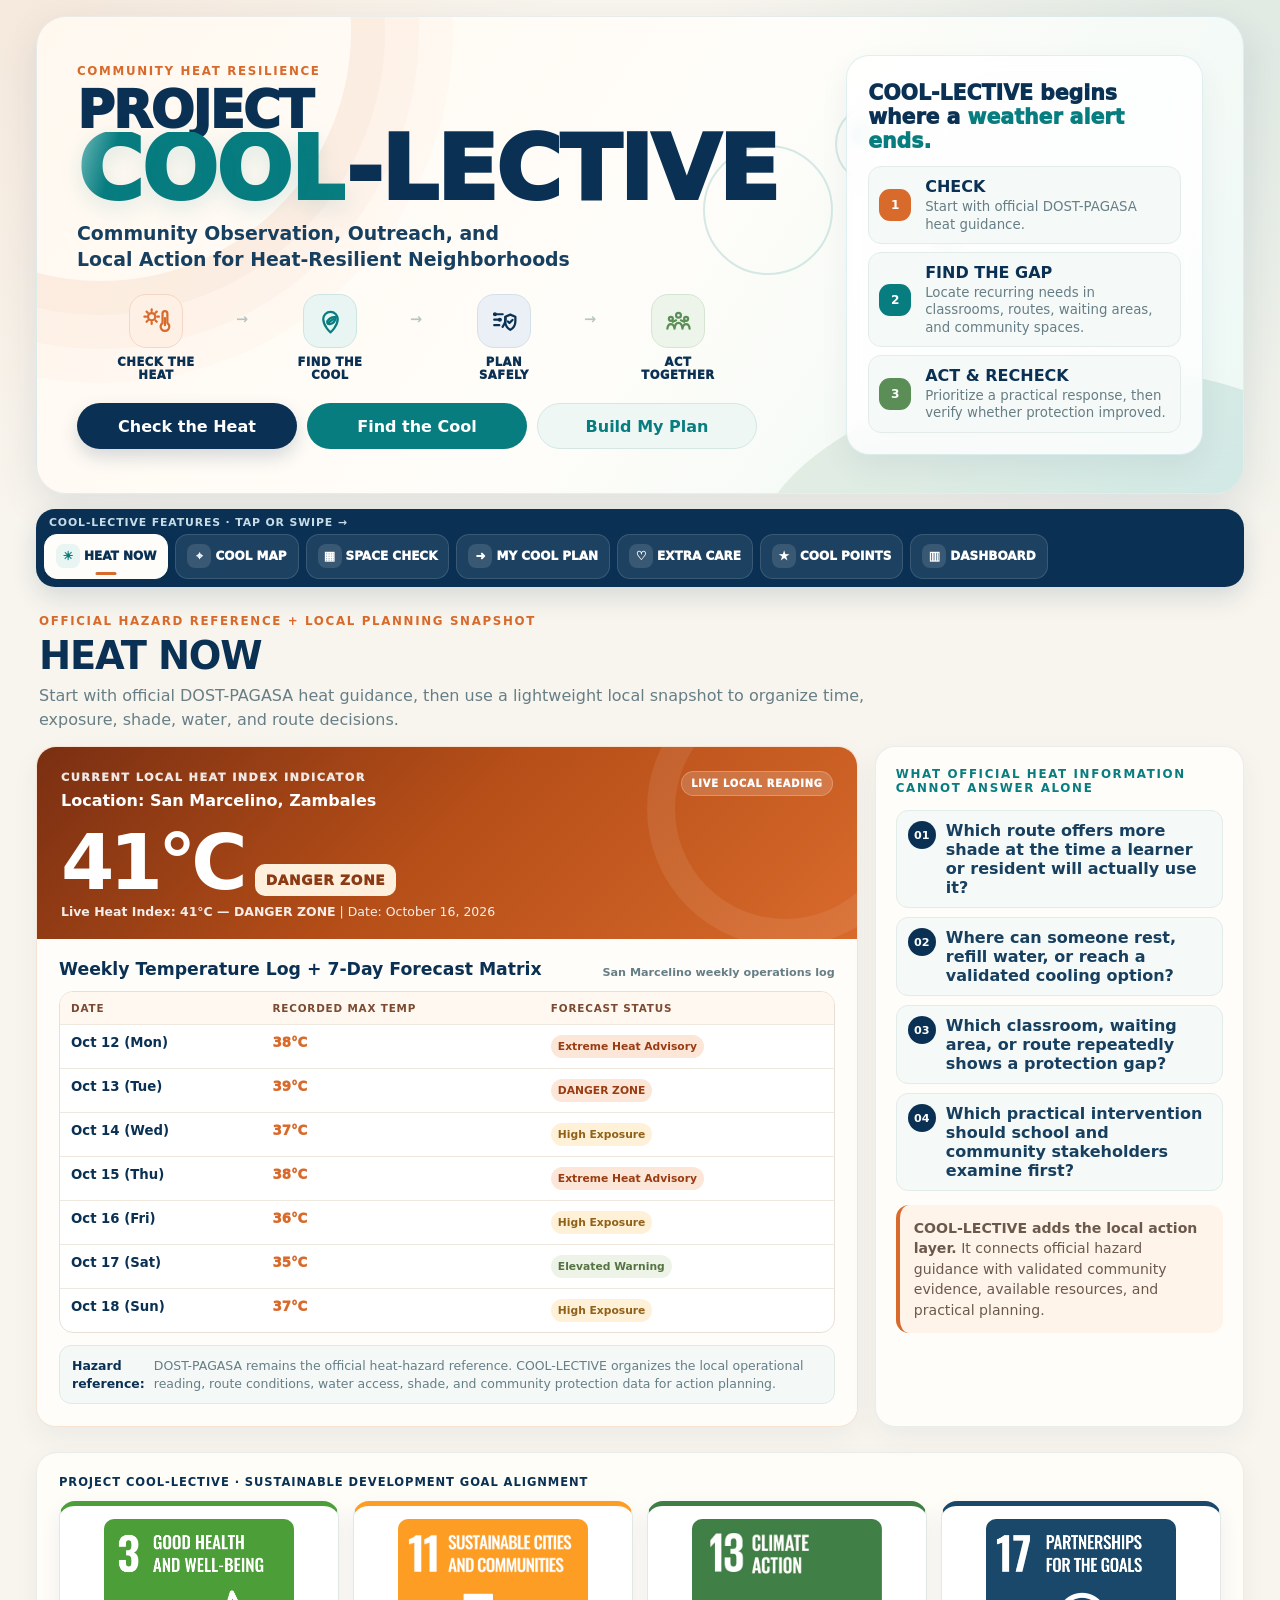
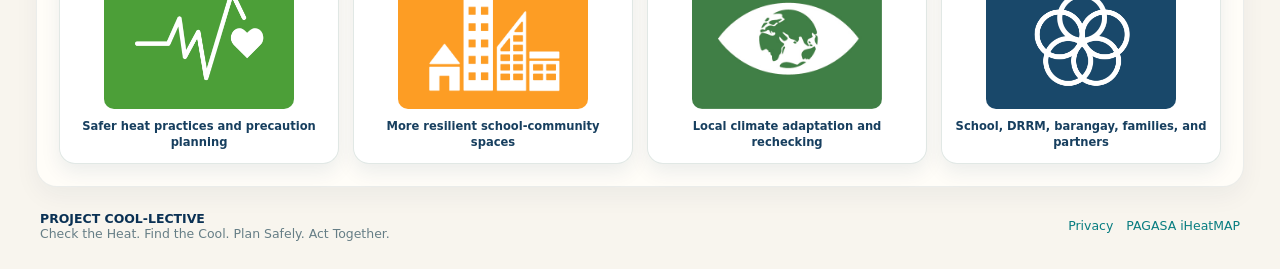
==== commit d42d4d1b: "Add files via upload" ====
--- a/index.html
+++ b/index.html
@@ -61,23 +61,81 @@
 .brand-cool{
   color:transparent;background:linear-gradient(105deg,#087D80 0%,#23AAAA 40%,#DDFBF7 51%,#087D80 63%,#087D80 100%);
   background-size:240% 100%;-webkit-background-clip:text;background-clip:text;
-  text-shadow:0 7px 22px rgba(8,125,128,.13);animation:coolShimmer 6s ease-in-out infinite
+  text-shadow:0 7px 22px rgba(8,125,128,.13);animation:coolShimmer 1.35s ease-in-out 1 both
 }
 .brand-lective{color:var(--navy)}
 @keyframes coolShimmer{0%,72%,100%{background-position:100% 0}82%{background-position:0 0}}
-.subtitle{max-width:760px;font-size:clamp(1.02rem,2vw,1.33rem);font-weight:760;line-height:1.45;color:var(--navy2)}
-.hero-action-strip{display:grid;grid-template-columns:repeat(4,minmax(0,1fr));gap:14px;max-width:760px;margin-top:16px;align-items:start}
-.hero-action-item{position:relative;min-width:0;text-align:center;padding:2px 4px;color:var(--navy);transition:transform .18s ease,filter .18s ease}
-.hero-action-item:hover{transform:translateY(-2px);filter:drop-shadow(0 7px 10px rgba(10,49,84,.08))}
-.hero-action-item:not(:last-child)::after{content:"→";position:absolute;top:17px;right:-13px;color:#A7BAB6;font-size:1rem;font-weight:900;line-height:1}
-.hero-action-icon{width:54px;height:54px;margin:0 auto 7px;display:grid;place-items:center;border-radius:17px;border:1px solid rgba(10,49,84,.07)}
-.hero-action-icon svg{width:29px;height:29px;display:block;fill:none;stroke:currentColor;stroke-width:1.9;stroke-linecap:round;stroke-linejoin:round}
-.hero-action-label{display:block;font-size:.73rem;line-height:1.18;font-weight:950;letter-spacing:.045em;color:var(--navy)}
+.subtitle{
+  max-width:680px;margin:0;
+  font-size:clamp(1rem,1.65vw,1.18rem);font-weight:760;line-height:1.4;color:var(--navy2)
+}
+.subtitle-break{display:block}
+.subtitle-nowrap{white-space:nowrap}
+
+.hero-action-strip{
+  display:grid;grid-template-columns:repeat(4,minmax(0,1fr));gap:16px;
+  max-width:680px;margin-top:19px;align-items:start
+}
+.hero-action-item{
+  position:relative;min-width:0;text-align:center;padding:2px 4px;color:var(--navy);
+  opacity:0;transform:translateY(8px) scale(.96);
+  animation:heroActionEnter .36s cubic-bezier(.2,.75,.25,1) forwards;
+  outline:none
+}
+.hero-action-item:nth-child(1){animation-delay:1.50s}
+.hero-action-item:nth-child(2){animation-delay:1.68s}
+.hero-action-item:nth-child(3){animation-delay:1.86s}
+.hero-action-item:nth-child(4){animation-delay:2.04s}
+@keyframes heroActionEnter{
+  from{opacity:0;transform:translateY(8px) scale(.96)}
+  to{opacity:1;transform:translateY(0) scale(1)}
+}
+.hero-action-item:not(:last-child)::after{
+  content:"→";position:absolute;top:20px;right:-13px;
+  color:#A7BAB6;font-size:.9rem;font-weight:900;line-height:1;
+  opacity:0;transform:translateX(-3px);
+  animation:heroArrowEnter .16s ease-out forwards
+}
+.hero-action-item:nth-child(1)::after{animation-delay:1.62s}
+.hero-action-item:nth-child(2)::after{animation-delay:1.80s}
+.hero-action-item:nth-child(3)::after{animation-delay:1.98s}
+@keyframes heroArrowEnter{
+  from{opacity:0;transform:translateX(-3px)}
+  to{opacity:.82;transform:translateX(0)}
+}
+.hero-action-icon{
+  width:54px;height:54px;margin:0 auto 8px;display:grid;place-items:center;
+  border-radius:17px;border:1px solid rgba(10,49,84,.07);
+  transition:transform .18s ease,box-shadow .18s ease,filter .18s ease,border-color .18s ease
+}
+.hero-action-icon svg{
+  width:29px;height:29px;display:block;fill:none;stroke:currentColor;
+  stroke-width:1.85;stroke-linecap:round;stroke-linejoin:round
+}
+.hero-action-label{
+  display:block;font-size:.72rem;line-height:1.16;font-weight:950;
+  letter-spacing:.045em;color:var(--navy)
+}
+.hero-action-item:hover .hero-action-icon,
+.hero-action-item:focus-visible .hero-action-icon{
+  transform:translateY(-4px);filter:saturate(1.12);
+  box-shadow:0 8px 18px rgba(10,49,84,.11)
+}
+.hero-action-item:focus-visible .hero-action-icon{
+  outline:2px solid rgba(8,125,128,.32);outline-offset:3px
+}
 .hero-action-item.action-heat .hero-action-icon{color:var(--orange);background:#FFF0E5;border-color:#F3D6C3}
 .hero-action-item.action-cool .hero-action-icon{color:var(--teal);background:#E9F5F3;border-color:#CDE5E0}
 .hero-action-item.action-plan .hero-action-icon{color:var(--navy);background:#EAF0F5;border-color:#D4E0E9}
 .hero-action-item.action-together .hero-action-icon{color:var(--green);background:#EDF5EA;border-color:#D6E5D1}
-.hero-actions{display:grid;grid-template-columns:repeat(3,minmax(0,1fr));gap:10px;margin-top:18px;max-width:780px}
+
+.hero-actions{
+  display:grid;grid-template-columns:repeat(3,minmax(0,1fr));gap:10px;
+  max-width:680px;margin-top:19px
+}
+.hero-actions .btn{
+  width:100%;min-height:46px;display:inline-flex;align-items:center;justify-content:center
+}
 .btn{
   border:0;border-radius:999px;padding:12px 15px;font-weight:900;text-align:center;white-space:nowrap;
   transition:transform .18s ease,box-shadow .18s ease,filter .18s ease
@@ -85,6 +143,27 @@
 .btn:hover{transform:translateY(-1px);text-decoration:none}.btn.primary{background:var(--navy);color:#fff;box-shadow:0 8px 18px rgba(10,49,84,.17)}
 .btn.teal{background:var(--teal);color:#fff}.btn.light{background:#EFF7F5;color:var(--teal);border:1px solid #D5E7E2}.btn.orange-btn{background:var(--orange);color:#fff}
 .btn.full{width:100%;border-radius:14px}.btn.small{padding:9px 13px;font-size:.82rem}
+
+.install-utility{
+  appearance:none;border:1px solid #D4E5DF;background:rgba(255,255,255,.68);color:var(--teal);
+  display:flex;align-items:center;justify-content:center;gap:9px;
+  width:max-content;max-width:100%;margin:10px auto 0;padding:7px 12px;border-radius:999px;
+  font:inherit;text-align:left;cursor:pointer;
+  transition:transform .18s ease,box-shadow .18s ease,border-color .18s ease,background .18s ease
+}
+.install-utility:hover,.install-utility:focus-visible{
+  transform:translateY(-2px);background:#F6FBF9;border-color:#BFDAD1;
+  box-shadow:0 7px 16px rgba(10,49,84,.08);outline:none
+}
+.install-utility:focus-visible{outline:2px solid rgba(8,125,128,.28);outline-offset:2px}
+.install-utility svg{
+  flex:0 0 auto;width:19px;height:19px;fill:none;stroke:var(--orange);
+  stroke-width:1.9;stroke-linecap:round;stroke-linejoin:round
+}
+.install-utility-copy{display:flex;flex-direction:column;line-height:1.16}
+.install-utility-copy strong{font-size:.78rem;color:var(--teal)}
+.install-utility-copy small{margin-top:2px;font-size:.66rem;font-weight:700;color:var(--muted)}
+
 .hero-panel{background:rgba(255,255,255,.8);backdrop-filter:blur(10px);border:1px solid rgba(8,125,128,.12);border-radius:23px;padding:21px;box-shadow:0 12px 30px rgba(10,49,84,.06)}
 .hero-statement{font-size:1.28rem;line-height:1.18;color:var(--navy);font-weight:950;margin:4px 0 13px}
 .hero-statement em{font-style:normal;color:var(--teal)}
@@ -226,18 +305,23 @@
 @media(max-width:650px){.heat-live-panel{padding:20px 18px 17px}.heat-integrity-note{padding:10px 18px}.forecast-wrap{padding:17px}.forecast-table{font-size:.75rem}.forecast-table th,.forecast-table td{padding:9px 7px}.route-section{padding:14px}.route-section-head{flex-direction:column}.sdg-icons{grid-template-columns:repeat(2,minmax(0,1fr))}.sdg-logo-card{padding:10px}.modal{padding:17px}.quiz-q label{padding:9px}}
 @media(max-width:390px){.sdg-icons{grid-template-columns:1fr 1fr}.sdg-logo-card{padding:9px}.sdg-logo-card p{font-size:.66rem}.forecast-status{white-space:normal}}
 
-@media(prefers-reduced-motion:reduce){*{animation:none!important;scroll-behavior:auto!important}.hero-action-item{transition:none!important}}
+@media(prefers-reduced-motion:reduce){
+  *{animation:none!important;scroll-behavior:auto!important}
+  .brand-cool{background-position:100% 0!important}
+  .hero-action-item,.hero-action-item::after{opacity:1!important;transform:none!important;animation:none!important;transition:none!important}
+  .hero-action-icon,.install-utility{transition:none!important}
+}
 @media(max-width:920px){
   .hero{grid-template-columns:1fr;padding:27px}.two{grid-template-columns:1fr}.metrics{grid-template-columns:repeat(2,minmax(0,1fr))}
-  .hero-action-strip{gap:12px;max-width:720px}.hero-action-icon{width:50px;height:50px}.hero-action-icon svg{width:27px;height:27px}
+  .subtitle{max-width:680px}.hero-action-strip{gap:13px;max-width:680px}.hero-action-icon{width:50px;height:50px}.hero-action-icon svg{width:27px;height:27px}.hero-actions{max-width:680px}
   .sdg-line{align-items:flex-start;flex-direction:column}.sdg-icons{grid-template-columns:repeat(2,minmax(0,1fr));width:100%}
 }
 @media(max-width:650px){
   .shell{padding:9px}.hero{border-radius:22px;padding:22px 18px;min-height:0}
   .brand-project{font-size:2.15rem}.brand-name{display:block;font-size:3.55rem;line-height:.83}.brand-cool,.brand-lective{display:block}.brand-lective{font-size:.82em;margin-top:.05em}
-  .subtitle{font-size:1rem}
-  .hero-action-strip{grid-template-columns:repeat(2,minmax(0,1fr));gap:12px 10px;max-width:420px;margin-top:13px}.hero-action-item{padding:1px 3px}.hero-action-item:not(:last-child)::after{display:none}.hero-action-icon{width:48px;height:48px;margin-bottom:6px;border-radius:15px}.hero-action-icon svg{width:26px;height:26px}.hero-action-label{font-size:.72rem}
-  .hero-actions{grid-template-columns:1fr 1fr;gap:8px;margin-top:15px}.hero-actions .btn{font-size:.83rem;min-height:48px;padding:11px 8px}.hero-actions .btn:nth-child(3){grid-column:1/-1}.hero-actions .btn:nth-child(4){grid-column:1/-1}
+  .subtitle{font-size:.98rem;max-width:100%}.subtitle-break{display:none}.subtitle-nowrap{white-space:normal}
+  .hero-action-strip{grid-template-columns:repeat(2,minmax(0,1fr));gap:13px 12px;max-width:410px;margin-top:16px}.hero-action-item{padding:1px 3px}.hero-action-item:not(:last-child)::after{display:none}.hero-action-icon{width:48px;height:48px;margin-bottom:6px;border-radius:15px}.hero-action-icon svg{width:26px;height:26px}.hero-action-label{font-size:.71rem}
+  .hero-actions{grid-template-columns:1fr;gap:8px;max-width:100%;margin-top:17px}.hero-actions .btn{font-size:.85rem;min-height:46px;padding:11px 10px}.install-utility{margin-top:9px}
   .tab-wrap{top:4px;border-radius:16px;margin-top:12px}.tab{min-width:107px}
   .section-head{flex-direction:column;align-items:flex-start}.form-two,.check-grid,.checkpoint-grid,.extra-options,.evidence-examples{grid-template-columns:1fr}
   .map-frame{height:340px}.map-pin{width:64px;height:64px;margin-bottom:105px}.map-pin i{width:22px;height:22px}.map-launch-copy{bottom:16px;width:90%;padding:12px}.map-launch-copy strong{font-size:1rem}.iheat-launch{min-height:0;padding:18px;align-items:flex-start}.map-mini{display:none}
@@ -245,8 +329,8 @@
   footer{align-items:flex-start;flex-direction:column}
 }
 @media(max-width:390px){
-  .hero-actions{grid-template-columns:1fr}.hero-actions .btn:nth-child(3),.hero-actions .btn:nth-child(4){grid-column:auto}
-  .brand-name{font-size:3.15rem}.hero-action-strip{gap:10px 7px;margin-top:11px}.hero-action-icon{width:44px;height:44px;border-radius:14px}.hero-action-icon svg{width:24px;height:24px}.hero-action-label{font-size:.68rem;letter-spacing:.035em}.sdg-icons{grid-template-columns:repeat(2,minmax(0,1fr));gap:8px}.sdg-logo-card img{max-width:132px}
+  .hero-actions{grid-template-columns:1fr}
+  .brand-name{font-size:3.15rem}.hero-action-strip{gap:11px 8px;margin-top:14px}.hero-action-icon{width:44px;height:44px;border-radius:14px}.hero-action-icon svg{width:24px;height:24px}.hero-action-label{font-size:.67rem;letter-spacing:.035em}.install-utility{width:100%;justify-content:center;border-radius:14px}.sdg-icons{grid-template-columns:repeat(2,minmax(0,1fr));gap:8px}.sdg-logo-card img{max-width:132px}
 }
 </style>
 </head>
@@ -255,69 +339,85 @@
 <header class="hero">
   <span class="cool-orbit orbit-one"></span><span class="cool-orbit orbit-two"></span>
   <span class="cool-drop drop-one"></span><span class="cool-drop drop-two"></span>
-  <div>
+  <div class="hero-main">
     <div class="eyebrow">COMMUNITY HEAT RESILIENCE</div>
     <h1 class="brand-title">
       <span class="brand-project">PROJECT</span>
       <span class="brand-name"><span class="brand-cool">COOL</span><span class="brand-lective">-LECTIVE</span></span>
     </h1>
-    <p class="subtitle">Community Observation, Outreach, and Local Action for Heat-Resilient Neighborhoods</p>
+    <p class="subtitle">Community Observation, Outreach, and<span class="subtitle-break"></span> Local Action for <span class="subtitle-nowrap">Heat-Resilient Neighborhoods</span></p>
+
     <div class="hero-action-strip" aria-label="COOL-LECTIVE action sequence">
-      <div class="hero-action-item action-heat">
+      <div class="hero-action-item action-heat" tabindex="0" aria-label="Check the Heat">
         <span class="hero-action-icon" aria-hidden="true">
           <svg viewBox="0 0 24 24" aria-hidden="true" focusable="false">
-            <circle cx="8.5" cy="8" r="3.1"></circle>
-            <path d="M8.5 2.2v1.3M8.5 12.5v1.3M2.7 8h1.3M13 8h1.3M4.4 3.9l.9.9M11.7 11.2l.9.9M4.4 12.1l.9-.9M11.7 4.8l.9-.9"></path>
-            <path d="M17.3 5.2v8.1a3.5 3.5 0 1 0 3.4 0V5.2a1.7 1.7 0 0 0-3.4 0Z"></path>
-            <path d="M19 9.2v5.8"></path>
+            <circle cx="8" cy="8" r="3"></circle>
+            <path d="M8 2v1.4M8 12.6V14M2 8h1.4M12.6 8H14M3.8 3.8l1 1M11.2 11.2l1 1M3.8 12.2l1-1M11.2 4.8l1-1"></path>
+            <path d="M17 5.4v7.8a3.6 3.6 0 1 0 4 0V5.4a2 2 0 0 0-4 0Z"></path>
+            <path d="M19 9.1v6"></path>
           </svg>
         </span>
         <span class="hero-action-label">CHECK THE<br>HEAT</span>
       </div>
-      <div class="hero-action-item action-cool">
+
+      <div class="hero-action-item action-cool" tabindex="0" aria-label="Find the Cool">
         <span class="hero-action-icon" aria-hidden="true">
           <svg viewBox="0 0 24 24" aria-hidden="true" focusable="false">
-            <path d="M12 21s6-5.2 6-11a6 6 0 1 0-12 0c0 5.8 6 11 6 11Z"></path>
-            <path d="M9.2 11.6c1.8-3 5.1-3.7 7.3-3.5-.3 2.9-2.2 5.3-5.2 5.8-1.3.2-2.3-.3-2.1-2.3Z"></path>
-            <path d="M9.8 13.3c1.5-1.5 3.1-2.6 5-3.4"></path>
+            <path d="M12 21s6-5.1 6-11a6 6 0 1 0-12 0c0 5.9 6 11 6 11Z"></path>
+            <path d="M9.3 11.9c1.7-3 4.9-3.8 7.2-3.5-.3 2.8-2.1 5.1-5 5.7-1.4.3-2.4-.4-2.2-2.2Z"></path>
+            <path d="M9.9 13.4c1.4-1.5 3-2.6 4.9-3.4"></path>
           </svg>
         </span>
         <span class="hero-action-label">FIND THE<br>COOL</span>
       </div>
-      <div class="hero-action-item action-plan">
+
+      <div class="hero-action-item action-plan" tabindex="0" aria-label="Plan Safely">
         <span class="hero-action-icon" aria-hidden="true">
           <svg viewBox="0 0 24 24" aria-hidden="true" focusable="false">
-            <path d="M3.5 6.2h7.2M3.5 11.2h5.2M3.5 16.2h4.1"></path>
-            <circle cx="4.1" cy="6.2" r=".8"></circle>
-            <circle cx="8.1" cy="11.2" r=".8"></circle>
-            <path d="M10.8 16.6c1.7-2.9 2.7-5.4 2.5-8.2"></path>
-            <path d="M16.8 6.4 21 8v3.7c0 3.1-1.7 5.7-4.2 7.2-2.5-1.5-4.2-4.1-4.2-7.2V8l4.2-1.6Z"></path>
+            <path d="M3.5 6h7M3.5 10.5h5.2M3.5 15h4.2"></path>
+            <circle cx="4.1" cy="6" r=".75"></circle>
+            <circle cx="8.1" cy="10.5" r=".75"></circle>
+            <path d="M10.4 16.5c1.8-2.7 2.8-5.4 2.5-8.2"></path>
+            <path d="M16.8 6.3 21 8v3.7c0 3.1-1.7 5.7-4.2 7.2-2.5-1.5-4.2-4.1-4.2-7.2V8l4.2-1.7Z"></path>
             <path d="m14.8 12 1.3 1.3 2.5-2.6"></path>
           </svg>
         </span>
         <span class="hero-action-label">PLAN<br>SAFELY</span>
       </div>
-      <div class="hero-action-item action-together">
+
+      <div class="hero-action-item action-together" tabindex="0" aria-label="Act Together">
         <span class="hero-action-icon" aria-hidden="true">
           <svg viewBox="0 0 24 24" aria-hidden="true" focusable="false">
-            <circle cx="12" cy="7" r="2.1"></circle>
-            <circle cx="5.7" cy="10" r="1.7"></circle>
-            <circle cx="18.3" cy="10" r="1.7"></circle>
-            <path d="M8.6 18c.3-3 1.5-4.8 3.4-4.8s3.1 1.8 3.4 4.8"></path>
+            <circle cx="12" cy="6.8" r="2"></circle>
+            <circle cx="5.7" cy="9.8" r="1.65"></circle>
+            <circle cx="18.3" cy="9.8" r="1.65"></circle>
+            <path d="M8.7 18c.3-3 1.4-4.8 3.3-4.8s3 1.8 3.3 4.8"></path>
             <path d="M2.8 18c.2-2.4 1.2-3.8 2.9-3.8 1.4 0 2.4.9 2.7 2.4M21.2 18c-.2-2.4-1.2-3.8-2.9-3.8-1.4 0-2.4.9-2.7 2.4"></path>
-            <path d="M7.2 12.4 10 11M16.8 12.4 14 11"></path>
+            <path d="M7.3 12.2 10 11M16.7 12.2 14 11"></path>
           </svg>
         </span>
         <span class="hero-action-label">ACT<br>TOGETHER</span>
       </div>
     </div>
+
     <div class="hero-actions">
       <button class="btn primary" data-open="heat">Check the Heat</button>
       <button class="btn teal" data-open="map">Find the Cool</button>
       <button class="btn light" data-open="plan">Build My Plan</button>
-      <button id="installBtn" class="btn orange-btn hidden">Install App</button>
     </div>
-  </div>
+
+    <button id="installBtn" class="install-utility hidden" type="button">
+      <svg viewBox="0 0 24 24" aria-hidden="true" focusable="false">
+        <rect x="6.5" y="2.5" width="11" height="19" rx="2.2"></rect>
+        <path d="M9.5 5.2h5M12 8.2v7.1M9.5 12.8 12 15.3l2.5-2.5M10.5 18.5h3"></path>
+      </svg>
+      <span class="install-utility-copy">
+        <strong>Use the Offline App</strong>
+        <small>For easier access on your device</small>
+      </span>
+    </button>
+  </div>
+
   <aside class="hero-panel">
     <div class="hero-statement">COOL-LECTIVE begins where a <em>weather alert ends.</em></div>
     <div class="flow">
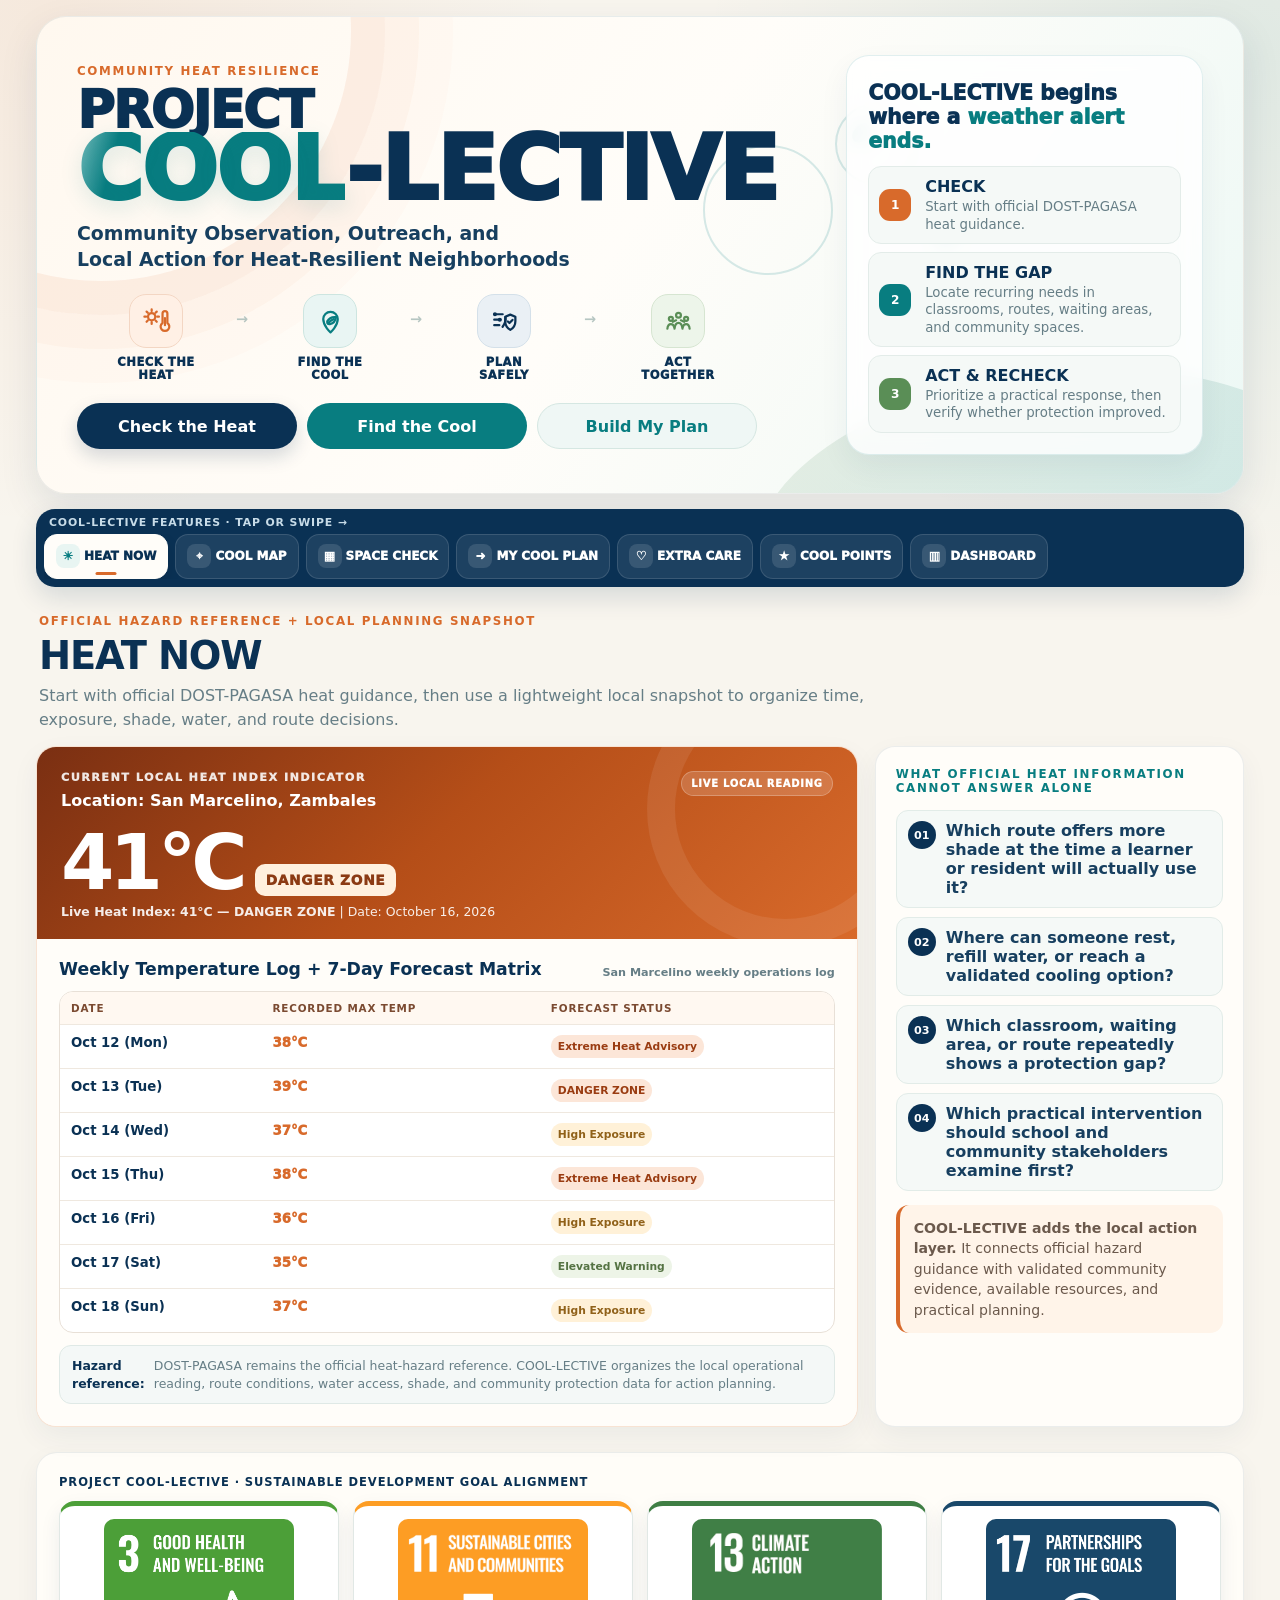
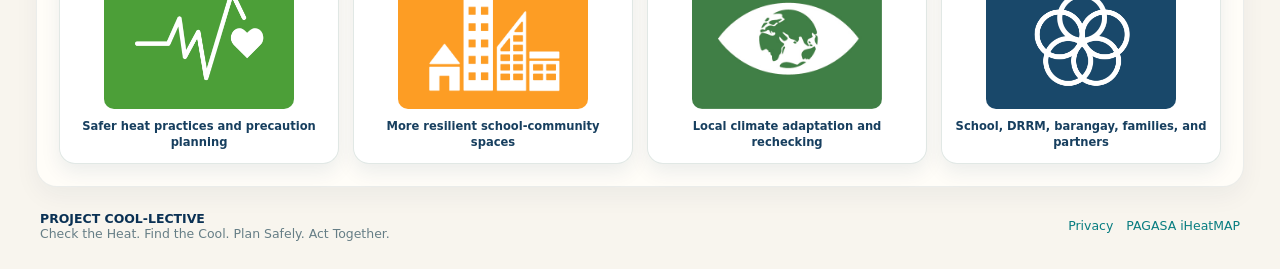
==== commit 3c58f9e4: "Add files via upload" ====
--- a/index.html
+++ b/index.html
@@ -61,10 +61,25 @@
 .brand-cool{
   color:transparent;background:linear-gradient(105deg,#087D80 0%,#23AAAA 40%,#DDFBF7 51%,#087D80 63%,#087D80 100%);
   background-size:240% 100%;-webkit-background-clip:text;background-clip:text;
-  text-shadow:0 7px 22px rgba(8,125,128,.13);animation:coolShimmer 1.35s ease-in-out 1 both
+  -webkit-text-fill-color:transparent;text-shadow:0 7px 22px rgba(8,125,128,.13)
+}
+/* Independent continuous animation system for the word COOL only. */
+.cool-word-animated{
+  opacity:1;
+  animation-name:coolContinuousSweep;
+  animation-duration:2.6s;
+  animation-delay:0s;
+  animation-iteration-count:infinite;
+  animation-timing-function:ease-in-out;
+  animation-fill-mode:both;
+  will-change:background-position
+}
+@keyframes coolContinuousSweep{
+  0%{background-position:100% 50%}
+  50%{background-position:0% 50%}
+  100%{background-position:100% 50%}
 }
 .brand-lective{color:var(--navy)}
-@keyframes coolShimmer{0%,72%,100%{background-position:100% 0}82%{background-position:0 0}}
 .subtitle{
   max-width:680px;margin:0;
   font-size:clamp(1rem,1.65vw,1.18rem);font-weight:760;line-height:1.4;color:var(--navy2)
@@ -307,7 +322,18 @@
 
 @media(prefers-reduced-motion:reduce){
   *{animation:none!important;scroll-behavior:auto!important}
-  .brand-cool{background-position:100% 0!important}
+  .cool-word-animated{
+    animation:none!important;
+    opacity:1!important;
+    transform:none!important;
+    background-position:50% 50%!important
+  }
+  .brand-cool{
+    color:transparent!important;
+    -webkit-text-fill-color:transparent!important;
+    -webkit-background-clip:text!important;
+    background-clip:text!important
+  }
   .hero-action-item,.hero-action-item::after{opacity:1!important;transform:none!important;animation:none!important;transition:none!important}
   .hero-action-icon,.install-utility{transition:none!important}
 }
@@ -343,7 +369,7 @@
     <div class="eyebrow">COMMUNITY HEAT RESILIENCE</div>
     <h1 class="brand-title">
       <span class="brand-project">PROJECT</span>
-      <span class="brand-name"><span class="brand-cool">COOL</span><span class="brand-lective">-LECTIVE</span></span>
+      <span class="brand-name"><span class="brand-cool cool-word-animated">COOL</span><span class="brand-lective">-LECTIVE</span></span>
     </h1>
     <p class="subtitle">Community Observation, Outreach, and<span class="subtitle-break"></span> Local Action for <span class="subtitle-nowrap">Heat-Resilient Neighborhoods</span></p>
 
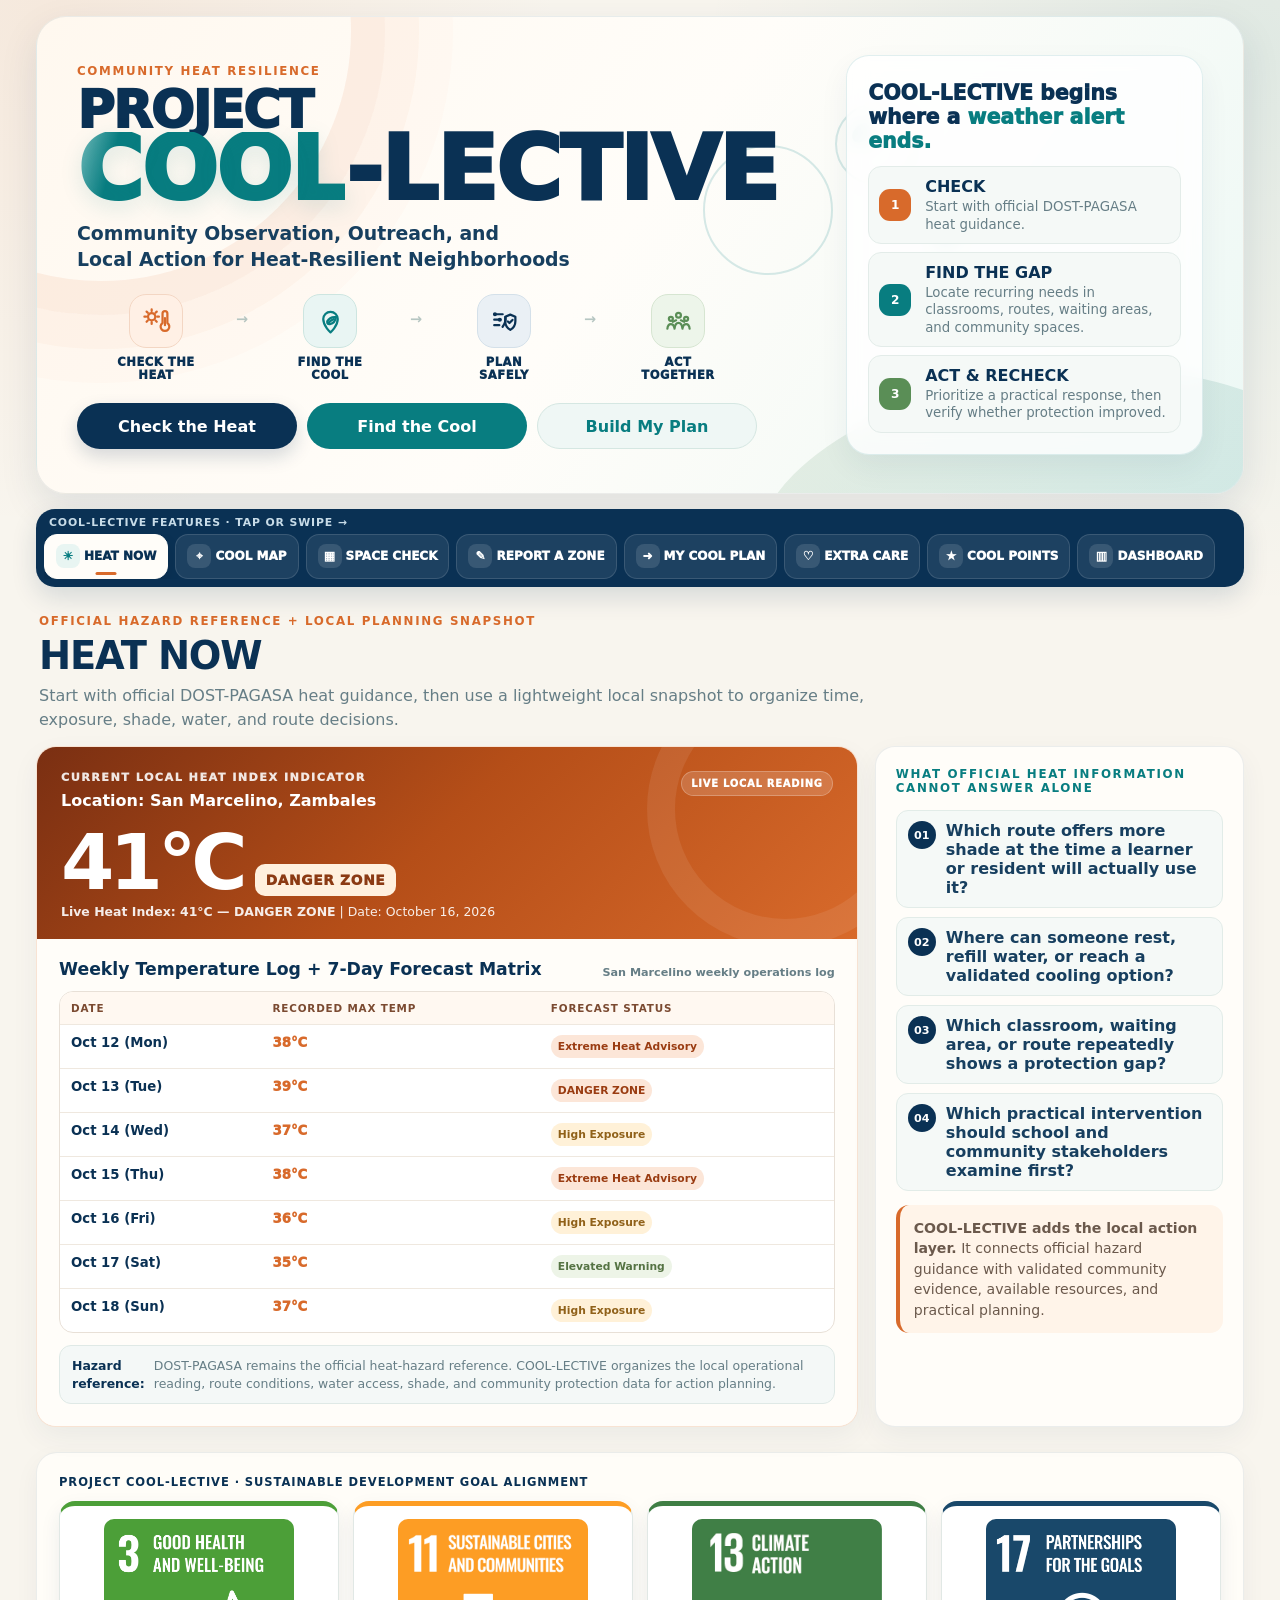
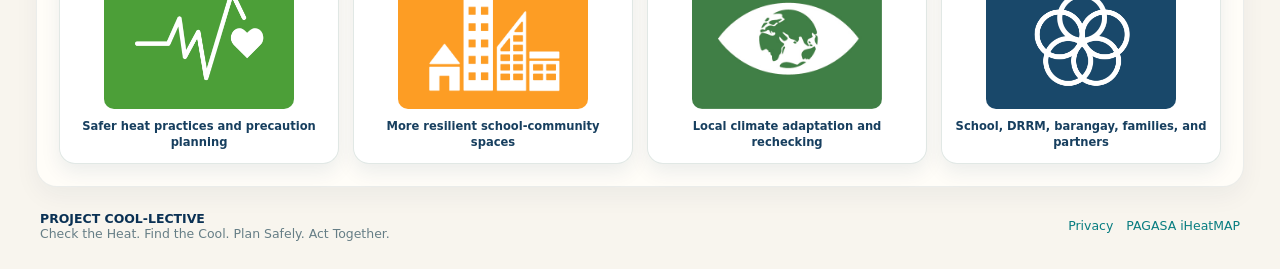
==== commit 12ccd547: "Add files via upload" ====
--- a/index.html
+++ b/index.html
@@ -460,6 +460,7 @@
     <button class="tab active" data-section="heat"><span class="tab-ico">☀</span>HEAT NOW</button>
     <button class="tab" data-section="map"><span class="tab-ico">⌖</span>COOL MAP</button>
     <button class="tab" data-section="space"><span class="tab-ico">▦</span>SPACE CHECK</button>
+    <button class="tab" data-section="report"><span class="tab-ico">✎</span>REPORT A ZONE</button>
     <button class="tab" data-section="plan"><span class="tab-ico">➜</span>MY COOL PLAN</button>
     <button class="tab" data-section="care"><span class="tab-ico">♡</span>EXTRA CARE</button>
     <button class="tab" data-section="points"><span class="tab-ico">★</span>COOL POINTS</button>
@@ -550,38 +551,38 @@
       <p class="privacy-note">Starting checkpoints are prompts for fieldwork. Only verified observations should be presented as project evidence.</p>
     </article>
     <article class="card">
-      <span class="kicker teal-text">ADD A LOCAL OBSERVATION</span><h3>Community site record</h3><p class="validation-note"><b>Accountability Flow:</b> Raw crowd-sourced or student-submitted logs do not go live instantly. Every entry passes through a strict validation line verified and signed by the School Disaster Risk Reduction and Management (DRRM) Officer before updating the Live Dashboard.</p>
-      <div class="field"><label for="siteName">Site / location</label><input id="siteName" placeholder="e.g., Gate waiting area"></div>
-      <div class="form-two">
-        <div class="field"><label for="siteType">Observed need / resource</label><select id="siteType"><option>Limited shade / shelter</option><option>Airflow / ventilation concern</option><option>Water / refill access</option><option>Rest / cooling space</option><option>Exposed route</option><option>Tree / canopy resource</option><option>Other protection gap</option></select></div>
-        <div class="field"><label for="siteStatus">Validation status</label><select id="siteStatus"><option>REPORTED</option><option>CHECKED</option><option>VALIDATED</option><option>ACTIONED</option><option>MONITORED</option></select></div>
-      </div>
-      <div class="field"><label for="siteVerifier">School DRRM Officer verification / signature reference</label><input id="siteVerifier" placeholder="Required before VALIDATED, ACTIONED, or MONITORED records can enter the Live Dashboard"></div>
-      <label class="verify-check"><input id="siteVerifiedCheck" type="checkbox"><span>I confirm this record has been checked and signed by the School DRRM Officer before it is promoted to the Live Dashboard.</span></label>
-      <div class="form-two">
-        <div class="field"><label for="siteUsers">Observed users / peak period</label><input id="siteUsers" type="number" min="0" placeholder="Optional"></div>
-        <div class="field"><label for="siteTime">Observation time</label><input id="siteTime" type="time"></div>
-      </div>
-      <div class="field"><label for="siteFactor">Possible contributing factor</label><select id="siteFactor"><option value="">Not identified yet</option><option>Direct afternoon sun</option><option>Limited tree / shade cover</option><option>Dark or heat-absorbing roof / pavement</option><option>Possible reflected sunlight / radiant heat from nearby metal roof or surface — TO VERIFY</option><option>Limited airflow / blocked ventilation</option><option>High occupancy / long waiting time</option><option>Other factor — TO VERIFY</option></select></div>
-      <div class="field"><label for="siteAction">Possible response to examine</label><select id="siteAction"><option value="">Not selected yet</option><option>Shade / waiting shed</option><option>Fan repair / ventilation improvement</option><option>Window shading / screening</option><option>Water / refill access</option><option>Move waiting point to existing shade</option><option>Protect mature tree / add long-term greening</option><option>Further measurement before deciding</option></select></div>
-      <div class="field"><label for="siteObs">Observation / evidence note</label><textarea id="siteObs" placeholder="What was observed, when, and how often?"></textarea></div>
-      <button id="addSite" class="btn teal full">Save observation</button><div id="siteList" class="records"></div>
+      <span class="kicker orange">VALIDATED MAPPING PATHWAY</span><h3>HOW A LOCATION ENTERS THE COOL MAP</h3>
+      <p class="validation-note"><b>Mapped information is evidence, not an instant post.</b> Community observations stay separate from the COOL MAP until the approved checking and validation steps are complete.</p>
+      <div class="info-list">
+        <div><b>1</b><span>A learner or community member submits an observation through <strong>REPORT A ZONE</strong>.</span></div>
+        <div><b>2</b><span>The report is screened for completeness, privacy, duplication, and pilot coverage.</span></div>
+        <div><b>3</b><span>Assigned monitors may conduct a <strong>COOL SPACE CHECK</strong> when a structured site assessment is needed.</span></div>
+        <div><b>4</b><span>A designated validator reviews the available evidence.</span></div>
+        <div><b>5</b><span>Only validated information is added to the COOL MAP and Community Evidence Dashboard.</span></div>
+        <div><b>6</b><span>The location is tracked and rechecked as conditions change.</span></div>
+      </div>
+      <button class="btn light full" type="button" data-open="report" aria-label="Open Report a Zone">REPORT A ZONE</button>
     </article>
   </div>
 </section>
 
 <section id="space" class="view">
-  <div class="section-head"><div><span class="kicker orange">PHASE 3 · CAMPUS PILOT TESTING &amp; DECOUPLED INFRASTRUCTURE</span><h2>COOL SPACE CHECK</h2><p>Review San Guillermo National High School classrooms and facilities for recurring protection gaps using repeated, supervised observation. Current campus focus: the <b>E Building</b> recurring before-noon and afternoon heat-discomfort pattern and the neighboring <b>Grade 9 Building metal roof</b> as a possible reflected-sunlight / radiant-heat factor for validation.</p><p class="policy-note"><b>DepEd Anti-Distraction Policy Compliant: This tracking workflow strictly prohibits active student personal cellphone use during class hours. Field observations are recorded onto physical paper ledgers by classroom health leaders and encoded only during non-class hours using a single, supervised shared computer terminal.</b></p></div></div>
+  <div class="section-head"><div><span class="kicker orange">PHASE 3 · CAMPUS PILOT TESTING &amp; DECOUPLED INFRASTRUCTURE</span><h2>COOL SPACE CHECK</h2><p>Review San Guillermo National High School classrooms and facilities for recurring protection gaps using repeated, supervised observation. Current campus focus: the <b>E Building</b> recurring before-noon and afternoon heat-discomfort pattern and the neighboring <b>Grade 9 Building metal roof</b> as a possible reflected-sunlight / radiant-heat factor for validation.</p><p class="validation-note"><b>COOL SPACE CHECK is a structured field-assessment tool for assigned monitors.</b> It is used to examine a selected location through consistent observation criteria. It is not the general community reporting channel.</p><p class="policy-note"><b>DepEd Anti-Distraction Policy Compliant: This tracking workflow strictly prohibits active student personal cellphone use during class hours. Field observations are recorded onto physical paper ledgers by classroom health leaders and encoded only during non-class hours using a single, supervised shared computer terminal.</b></p></div></div>
   <div class="grid two">
     <article class="card">
       <div class="form-two"><div class="field"><label for="spaceName">Space name</label><input id="spaceName" placeholder="e.g., E Building"></div><div class="field"><label for="spaceTime">Time observed</label><input id="spaceTime" type="time"></div></div><div class="pilot-actions"><span>Installed localized cooling airflow fans</span><span>Prioritized a dedicated student hydration station right outside the building.</span></div>
       <div class="check-grid">
+        <label><input class="spaceCheck" type="checkbox" value="limited shade"><span>Limited shade</span></label>
+        <label><input class="spaceCheck" type="checkbox" value="direct sun exposure"><span>Direct sun exposure</span></label>
         <label><input class="spaceCheck" type="checkbox" value="limited airflow"><span>Limited airflow</span></label>
+        <label><input class="spaceCheck" type="checkbox" value="ventilation concern"><span>Ventilation concern</span></label>
         <label><input class="spaceCheck" type="checkbox" value="non-functioning fan/s"><span>Non-functioning fan/s</span></label>
-        <label><input class="spaceCheck" type="checkbox" value="direct sun exposure"><span>Direct sun exposure</span></label>
         <label><input class="spaceCheck" type="checkbox" value="high occupancy"><span>High occupancy</span></label>
-        <label><input class="spaceCheck" type="checkbox" value="distant water access"><span>Distant water access</span></label>
+        <label><input class="spaceCheck" type="checkbox" value="heat-absorbing surface condition"><span>Surface / pavement heat condition</span></label>
         <label><input class="spaceCheck" type="checkbox" value="possible reflected sunlight / radiant heat from a nearby surface — TO VERIFY"><span>Possible reflected heat / glare — to verify</span></label>
+        <label><input class="spaceCheck" type="checkbox" value="distant water access"><span>Limited / distant water access</span></label>
+        <label><input class="spaceCheck" type="checkbox" value="limited rest access"><span>Limited rest access</span></label>
+        <label><input class="spaceCheck" type="checkbox" value="nearby protective resources identified"><span>Nearby protective resources identified</span></label>
       </div>
       <button id="evaluateSpace" class="btn primary full">Create observation summary</button><div id="spaceResult" class="result hidden"></div>
     </article>
@@ -589,9 +590,65 @@
       <span class="kicker teal-text">CLASSROOM-SAFE WORKFLOW</span><h3>Observe first. Explain causes only after checking them.</h3>
       <div class="info-list">
         <div><b>1</b><span>Repeat checks at comparable times and conditions.</span></div>
-        <div><b>2</b><span>Record shade, airflow, working fans, sun exposure, occupancy, and nearby surfaces.</span></div>
+        <div><b>2</b><span>Record shade, direct sunlight, airflow, ventilation, working fans, occupancy, surface conditions, possible reflected heat or glare, water and rest access, and nearby protective resources.</span></div>
         <div><b>3</b><span>Use “possible contributing factor” for suspected roof or surface reflection until evidence supports it.</span></div>
         <div><b>4</b><span>After an intervention, return and recheck whether protection improved.</span></div>
+      </div>
+    </article>
+  </div>
+</section>
+
+<section id="report" class="view">
+  <div class="section-head">
+    <div>
+      <span class="kicker orange">COMMUNITY-INITIATED REPORTING</span>
+      <h2>REPORT A ZONE</h2>
+      <p>Learners and community members may submit a time- and location-specific observation about a possible heat-exposure concern, protective resource, changing route condition, or service gap for checking and validation.</p>
+      <p class="notice"><b>REPORT A ZONE is the community reporting channel of COOL-LECTIVE.</b> It allows a user to identify a condition that may require further checking. A submitted report is not automatically treated as verified evidence and will not enter the Live Dashboard until it passes the approved checking and validation process.</p>
+    </div>
+  </div>
+  <div class="grid two">
+    <article class="card">
+      <span class="kicker orange">REPORT A POSSIBLE CONCERN OR PROTECTIVE RESOURCE</span>
+      <h3>Submit a Community Observation</h3>
+      <p class="validation-note"><b>Validation pathway:</b> A designated school validator, School DRRM personnel, or authorized community validator may review a report, depending on the location and approved project roles. For school-site reports, School DRRM personnel may validate according to the approved school process. For community-site reports, an authorized barangay or community validator may be used once roles have been consulted and approved.</p>
+      <div class="field"><label for="siteName">Site or general location</label><input id="siteName" placeholder="e.g., Gate waiting area"></div>
+      <div class="form-two">
+        <div class="field"><label for="siteType">Observed need or resource</label><select id="siteType"><option>Limited shade / shelter</option><option>Airflow / ventilation concern</option><option>Water / refill access</option><option>Rest / cooling space</option><option>Exposed route</option><option>Tree / canopy resource</option><option>Other protection gap</option></select></div>
+        <div class="field"><label for="siteStatus">Validation status</label><select id="siteStatus"><option>REPORTED</option><option>CHECKED</option><option>VALIDATED</option><option>ACTIONED</option><option>MONITORED</option></select></div>
+      </div>
+      <div class="form-two">
+        <div class="field"><label for="siteDate">Observation date</label><input id="siteDate" type="date"></div>
+        <div class="field"><label for="siteTime">Observation time</label><input id="siteTime" type="time"></div>
+      </div>
+      <div class="field"><label for="siteUsers">Number or type of users observed, when applicable</label><input id="siteUsers" type="text" placeholder="e.g., 25 learners / commuters / vendors"></div>
+      <div class="field"><label for="siteFactor">Possible contributing factor</label><select id="siteFactor"><option value="">Not identified yet</option><option>Direct afternoon sun</option><option>Limited tree / shade cover</option><option>Dark or heat-absorbing roof / pavement</option><option>Possible reflected sunlight / radiant heat from nearby metal roof or surface — TO VERIFY</option><option>Limited airflow / blocked ventilation</option><option>High occupancy / long waiting time</option><option>Other factor — TO VERIFY</option></select></div>
+      <div class="field"><label for="siteAction">Possible response to examine</label><select id="siteAction"><option value="">Not selected yet</option><option>Shade / waiting shed</option><option>Fan repair / ventilation improvement</option><option>Window shading / screening</option><option>Water / refill access</option><option>Move waiting point to existing shade</option><option>Protect mature tree / add long-term greening</option><option>Further measurement before deciding</option></select></div>
+      <div class="field"><label for="siteObs">Observation or evidence note</label><textarea id="siteObs" placeholder="What was observed, when, and how often?"></textarea></div>
+      <div class="field"><label for="siteVerifier">Authorized validation reference / signature reference</label><input id="siteVerifier" placeholder="Required before VALIDATED, ACTIONED, or MONITORED records can enter the Live Dashboard"></div>
+      <label class="verify-check"><input id="siteVerifiedCheck" type="checkbox"><span>I confirm that an authorized validator has reviewed this record before it is promoted to the Live Dashboard.</span></label>
+      <button id="addSite" class="btn teal full" type="button">Submit Report for Checking</button>
+      <div id="siteList" class="records" aria-live="polite"></div>
+    </article>
+
+    <article class="card">
+      <span class="kicker teal-text">FROM COMMUNITY VOICE TO VALIDATED EVIDENCE</span>
+      <h3>WHAT HAPPENS AFTER A REPORT?</h3>
+      <div class="action-cycle" aria-label="Report validation process">
+        <div><span>01</span><b>REPORT</b></div><i aria-hidden="true">→</i>
+        <div><span>02</span><b>SCREEN</b></div><i aria-hidden="true">→</i>
+        <div><span>03</span><b>SPACE CHECK, IF NEEDED</b></div><i aria-hidden="true">→</i>
+        <div><span>04</span><b>VALIDATE</b></div><i aria-hidden="true">→</i>
+        <div><span>05</span><b>MAP</b></div><i aria-hidden="true">→</i>
+        <div><span>06</span><b>ACT OR REFER</b></div><i aria-hidden="true">→</i>
+        <div class="recheck"><span>07</span><b>RECHECK</b></div>
+      </div>
+      <p class="validation-note">A community report may trigger a structured <b>COOL SPACE CHECK</b> when more detailed site evidence is needed. However, the two tools remain separate: <b>REPORT A ZONE</b> collects community-initiated observations, while <b>COOL SPACE CHECK</b> supports trained and systematic field assessment.</p>
+      <div class="info-list">
+        <div><b>R</b><span><strong>Unverified submissions remain community logs only.</strong> They do not automatically appear on the COOL MAP or Live Dashboard.</span></div>
+        <div><b>V</b><span><strong>VALIDATED, ACTIONED, or MONITORED</strong> records require an authorized validation reference and confirmation.</span></div>
+        <div><b>D</b><span>Only eligible validated records contribute to dashboard metrics and the priority table.</span></div>
+        <div><b>P</b><span>Use general locations and privacy-safe evidence. Do not submit names, diagnoses, exact homes, or public movement histories.</span></div>
       </div>
     </article>
   </div>
@@ -680,11 +737,11 @@
 </section>
 
 <section id="dashboard" class="view">
-  <div class="section-head"><div><span class="kicker teal-text">PHASE 5 · VALIDATION ROADMAP &amp; GOVERNANCE VALUE</span><h2>COMMUNITY EVIDENCE DASHBOARD</h2><p>Turn repeated observations into transparent priorities for school and community action.</p><p class="validation-note"><b>Accountability Flow:</b> Raw crowd-sourced or student-submitted logs do not go live instantly. Every entry passes through a strict validation line verified and signed by the School Disaster Risk Reduction and Management (DRRM) Officer before updating the Live Dashboard.</p><p class="notice"><b>Empowering the Barangay Council to move from guesswork donations to empirical data spending. The dashboard answers the question: Where will our limited public funds help the most citizens and fix the most urgent micro-climate threat?</b></p></div><button id="exportData" class="btn light small">Export project data</button></div>
+  <div class="section-head"><div><span class="kicker teal-text">PHASE 5 · VALIDATION ROADMAP &amp; GOVERNANCE VALUE</span><h2>COMMUNITY EVIDENCE DASHBOARD</h2><p>Turn repeated observations into transparent priorities for school and community action.</p><p class="validation-note"><b>Accountability Flow:</b> Raw community or learner-submitted reports do not go live instantly. Each eligible entry must pass the approved checking and validation process. A designated school validator, School DRRM personnel, or authorized community validator may validate according to the location and approved project roles before information enters the Live Dashboard.</p><p class="notice"><b>Empowering the Barangay Council to move from guesswork donations to empirical data spending. The dashboard answers the question: Where will our limited public funds help the most citizens and fix the most urgent micro-climate threat?</b></p></div><button id="exportData" class="btn light small">Export project data</button></div>
   <div class="governance-title-strip"><strong>Barangay Council + School Community Review View</strong><span>Only DRRM-validated records enter the live priority table.</span></div>
   <div class="metrics"><article class="metric"><span>COMMUNITY LOGS</span><strong id="mObs">0</strong><small>All locally saved records</small></article><article class="metric"><span>DRRM-VALIDATED</span><strong id="mVal">0</strong><small>Eligible for stakeholder review</small></article><article class="metric"><span>ACTIONED</span><strong id="mAct">0</strong><small>Implemented responses</small></article><article class="metric"><span>MONITORED</span><strong id="mMon">0</strong><small>Rechecked after action</small></article></div>
   <article class="card"><h3>Local priority view</h3><p class="privacy-note">A suspected cause stays a <b>possible contributing factor</b> until repeated observation or appropriate measurement supports it.</p>
-    <div class="table-scroll"><table><thead><tr><th>Site</th><th>Need</th><th>Possible factor</th><th>Response to examine</th><th>Use</th><th>Status</th></tr></thead><tbody id="dashboardRows"></tbody></table></div><div id="emptyDashboard" class="empty">Add COOL MAP observations to build the dashboard.</div>
+    <div class="table-scroll"><table><thead><tr><th>Site</th><th>Need</th><th>Possible factor</th><th>Response to examine</th><th>Use</th><th>Status</th></tr></thead><tbody id="dashboardRows"></tbody></table></div><div id="emptyDashboard" class="empty">Submit a REPORT A ZONE observation to begin building the evidence dashboard.</div>
     <div class="evidence-examples">
       <div class="evidence-example"><strong>Active pilot: E Building heat-discomfort pattern</strong><span>Track repeated before-noon and after-lunch observations alongside the installed localized cooling airflow fans and the dedicated student hydration station prioritized outside the building.</span></div>
       <div class="evidence-example"><strong>Validation target: Grade 9 Building metal roof</strong><span>Record “possible reflected sunlight / radiant heat — TO VERIFY.” Compare repeated observations before calling the roof the cause or choosing an intervention.</span></div>
@@ -774,15 +831,15 @@
 function setSites(v){localStorage.setItem(K.sites,JSON.stringify(v))}
 function renderSites(){
   const s=getSites(),box=$("#siteList");
-  box.innerHTML=s.length?s.slice(0,6).map((x,i)=>`<div class="record"><div class="record-head"><div><strong>${esc(x.name)}</strong><small>${esc(x.type)} · ${esc(x.status)}${x.users?` · observed use: ${esc(x.users)}`:""}</small></div><button data-del="${i}">Remove</button></div>${x.verifier?`<small><b>DRRM verification:</b> ${esc(x.verifier)}</small>`:`<small><b>DRRM verification:</b> Pending — this record remains off the Live Dashboard until validated.</small>`}${x.factor?`<small><b>Possible factor:</b> ${esc(x.factor)}</small>`:""}${x.action?`<small><b>Response to examine:</b> ${esc(x.action)}</small>`:""}${x.obs?`<small>${esc(x.obs)}</small>`:""}</div>`).join(""):'<div class="privacy-note">No saved observations yet.</div>';
+  box.innerHTML=s.length?s.slice(0,6).map((x,i)=>`<div class="record"><div class="record-head"><div><strong>${esc(x.name)}</strong><small>${esc(x.type)} · ${esc(x.status)}${x.users?` · observed users: ${esc(x.users)}`:""}</small></div><button data-del="${i}" aria-label="Remove saved report for ${esc(x.name)}">Remove</button></div>${x.date||x.time?`<small><b>Observed:</b> ${x.date?esc(x.date):"Date not recorded"}${x.time?` · ${esc(x.time)}`:""}</small>`:""}${x.verifier?`<small><b>Validation reference:</b> ${esc(x.verifier)}</small>`:`<small><b>Validation reference:</b> Pending — this community log remains off the Live Dashboard until eligible validation is completed.</small>`}${x.factor?`<small><b>Possible factor:</b> ${esc(x.factor)}</small>`:""}${x.action?`<small><b>Response to examine:</b> ${esc(x.action)}</small>`:""}${x.obs?`<small>${esc(x.obs)}</small>`:""}</div>`).join(""):'<div class="privacy-note">No saved community reports yet.</div>';
   $$("[data-del]").forEach(b=>b.addEventListener("click",()=>{const a=getSites();a.splice(Number(b.dataset.del),1);setSites(a);renderSites();renderDashboard();}));
 }
 $("#addSite").addEventListener("click",()=>{
   const name=$("#siteName").value.trim(); if(!name){$("#siteName").focus();return}
   const status=$("#siteStatus").value,verifier=$("#siteVerifier").value.trim(),verifiedCheck=$("#siteVerifiedCheck").checked;
-  if(["VALIDATED","ACTIONED","MONITORED"].includes(status)&&(!verifier||!verifiedCheck)){alert("School DRRM Officer verification reference and confirmation checkbox are required before a record can enter the Live Dashboard.");$("#siteVerifier").focus();return}
-  const s=getSites();s.unshift({id:String(Date.now()),name,type:$("#siteType").value,status,verifier,users:$("#siteUsers").value?Number($("#siteUsers").value):null,time:$("#siteTime").value||"",factor:$("#siteFactor").value,action:$("#siteAction").value,obs:$("#siteObs").value.trim(),createdAt:new Date().toISOString()});
-  setSites(s);["siteName","siteVerifier","siteUsers","siteTime","siteObs"].forEach(id=>$("#"+id).value="");$("#siteVerifiedCheck").checked=false;$("#siteStatus").value="REPORTED";$("#siteFactor").value="";$("#siteAction").value="";renderSites();renderDashboard();
+  if(["VALIDATED","ACTIONED","MONITORED"].includes(status)&&(!verifier||!verifiedCheck)){alert("An authorized validation reference and confirmation are required before a VALIDATED, ACTIONED, or MONITORED record can enter the Live Dashboard.");$("#siteVerifier").focus();return}
+  const s=getSites();s.unshift({id:String(Date.now()),name,type:$("#siteType").value,status,verifier,verified:verifiedCheck,users:$("#siteUsers").value.trim()||null,date:$("#siteDate").value||"",time:$("#siteTime").value||"",factor:$("#siteFactor").value,action:$("#siteAction").value,obs:$("#siteObs").value.trim(),createdAt:new Date().toISOString()});
+  setSites(s);["siteName","siteVerifier","siteUsers","siteDate","siteTime","siteObs"].forEach(id=>$("#"+id).value="");$("#siteVerifiedCheck").checked=false;$("#siteStatus").value="REPORTED";$("#siteFactor").value="";$("#siteAction").value="";renderSites();renderDashboard();
 });renderSites();
 
 $("#evaluateSpace").addEventListener("click",()=>{
@@ -834,8 +891,8 @@
 });
 
 function renderDashboard(){
-  const s=getSites(),live=s.filter(x=>["VALIDATED","ACTIONED","MONITORED"].includes(x.status)&&x.verifier);$("#mObs").textContent=s.length;$("#mVal").textContent=live.length;$("#mAct").textContent=live.filter(x=>["ACTIONED","MONITORED"].includes(x.status)).length;$("#mMon").textContent=live.filter(x=>x.status==="MONITORED").length;
-  $("#dashboardRows").innerHTML=live.map(x=>`<tr><td><strong>${esc(x.name)}</strong>${x.time?`<div class="privacy-note">${esc(x.time)}</div>`:""}<div class="privacy-note">DRRM: ${esc(x.verifier)}</div></td><td>${esc(x.type)}</td><td>${esc(x.factor||"—")}</td><td>${esc(x.action||"—")}</td><td>${x.users??"—"}</td><td>${esc(x.status)}</td></tr>`).join("");$("#emptyDashboard").textContent=s.length&&!live.length?"Saved observations are still awaiting School DRRM validation before entering the Live Dashboard.":"Add COOL MAP observations to build the dashboard.";$("#emptyDashboard").classList.toggle("hidden",live.length>0);
+  const s=getSites(),live=s.filter(x=>["VALIDATED","ACTIONED","MONITORED"].includes(x.status)&&x.verifier&&x.verified!==false);$("#mObs").textContent=s.length;$("#mVal").textContent=live.length;$("#mAct").textContent=live.filter(x=>["ACTIONED","MONITORED"].includes(x.status)).length;$("#mMon").textContent=live.filter(x=>x.status==="MONITORED").length;
+  $("#dashboardRows").innerHTML=live.map(x=>`<tr><td><strong>${esc(x.name)}</strong>${x.date||x.time?`<div class="privacy-note">${x.date?esc(x.date):"Date not recorded"}${x.time?` · ${esc(x.time)}`:""}</div>`:""}<div class="privacy-note">Validation: ${esc(x.verifier)}</div></td><td>${esc(x.type)}</td><td>${esc(x.factor||"—")}</td><td>${esc(x.action||"—")}</td><td>${x.users??"—"}</td><td>${esc(x.status)}</td></tr>`).join("");$("#emptyDashboard").textContent=s.length&&!live.length?"Saved community reports are still awaiting eligible validation before entering the Live Dashboard.":"Submit a REPORT A ZONE observation to begin building the evidence dashboard.";$("#emptyDashboard").classList.toggle("hidden",live.length>0);
 }renderDashboard();
 
 $("#exportData").addEventListener("click",()=>{const blob=new Blob([JSON.stringify({project:"PROJECT COOL-LECTIVE",exportedAt:new Date().toISOString(),observations:getSites(),coolPoints:totalPoints()},null,2)],{type:"application/json"}),u=URL.createObjectURL(blob),a=document.createElement("a");a.href=u;a.download=`cool-lective-data-${new Date().toISOString().slice(0,10)}.json`;a.click();setTimeout(()=>URL.revokeObjectURL(u),1000);});
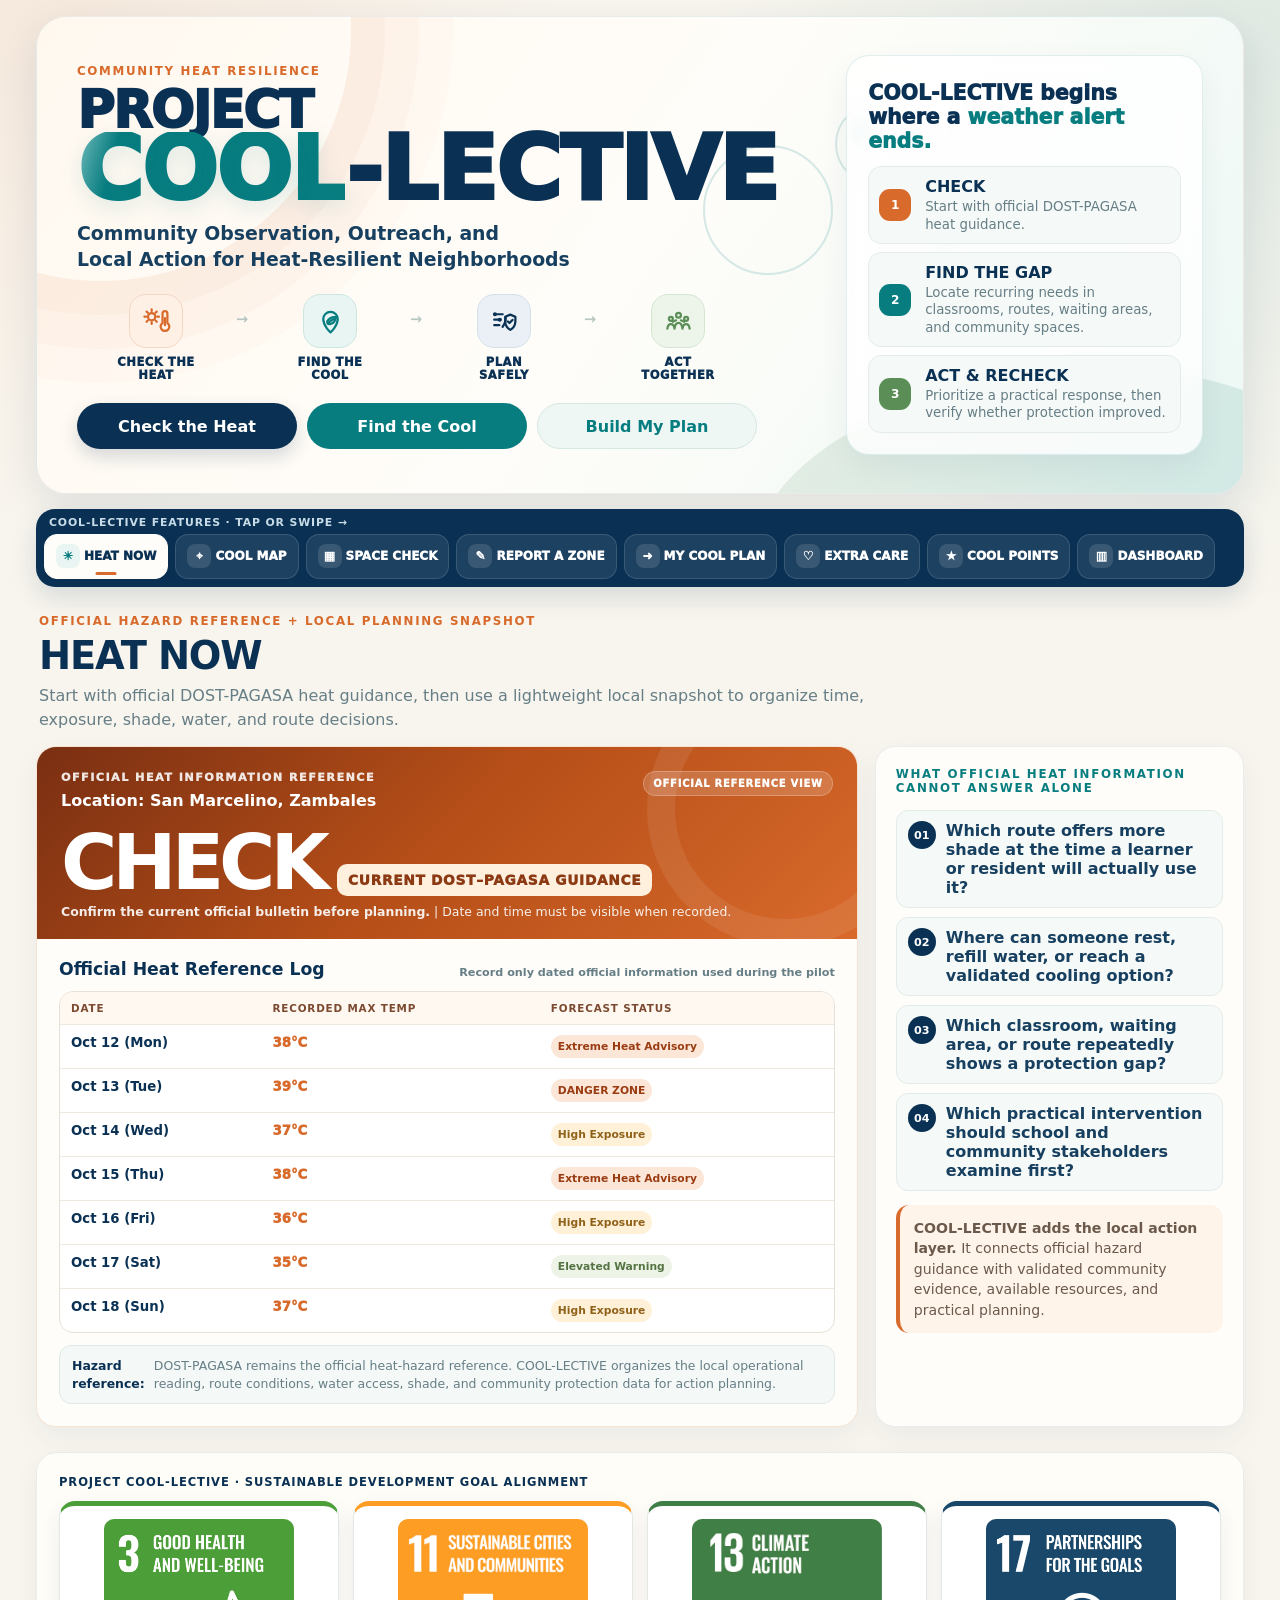
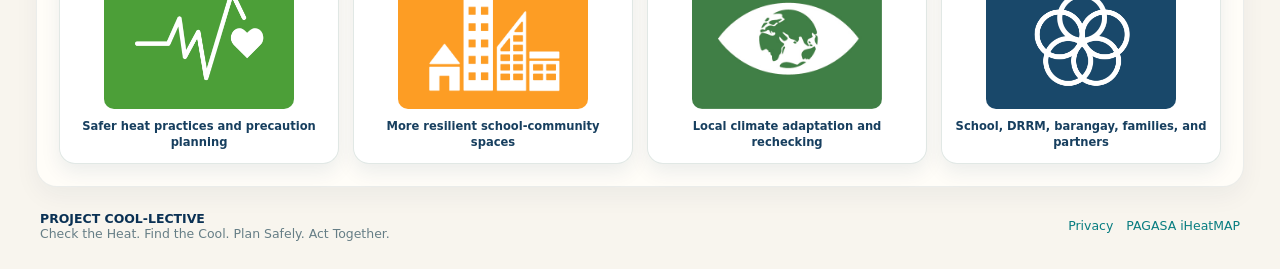
==== commit 10e11e7d: "Add files via upload" ====
--- a/index.html
+++ b/index.html
@@ -358,6 +358,19 @@
   .hero-actions{grid-template-columns:1fr}
   .brand-name{font-size:3.15rem}.hero-action-strip{gap:11px 8px;margin-top:14px}.hero-action-icon{width:44px;height:44px;border-radius:14px}.hero-action-icon svg{width:24px;height:24px}.hero-action-label{font-size:.67rem;letter-spacing:.035em}.install-utility{width:100%;justify-content:center;border-radius:14px}.sdg-icons{grid-template-columns:repeat(2,minmax(0,1fr));gap:8px}.sdg-logo-card img{max-width:132px}
 }
+
+/* Visible live map and proposed corridor map */
+.live-map-wrap{position:relative;overflow:hidden;background:#e7efec}
+.live-map{width:100%;height:100%;min-height:400px;border:0;display:block}
+.map-status-chip{position:absolute;top:14px;left:14px;padding:8px 11px;border-radius:999px;background:rgba(255,253,249,.96);border:1px solid rgba(10,49,84,.12);box-shadow:0 6px 18px rgba(10,49,84,.14);font-size:11px;font-weight:900;letter-spacing:.08em;color:var(--navy)}
+.map-status-chip span{display:inline-block;width:8px;height:8px;margin-right:6px;border-radius:50%;background:var(--green);box-shadow:0 0 0 4px rgba(45,139,103,.15)}
+.corridor-map{margin-top:16px;padding:18px;border:1px solid #D7E5E1;border-radius:16px;background:linear-gradient(145deg,#F8FBF9,#EEF5F2)}
+.corridor-title{display:flex;justify-content:space-between;gap:12px;align-items:flex-end;margin-bottom:18px}.corridor-title strong{color:var(--navy);font-size:14px;letter-spacing:.06em}.corridor-title small{color:#60736e;text-align:right}
+.corridor-route{position:relative;display:grid;grid-template-columns:repeat(5,1fr);gap:8px;padding:8px 0 4px}.route-line{position:absolute;height:8px;left:8%;right:8%;top:31px;border-radius:999px;background:linear-gradient(90deg,var(--navy) 0 24%,var(--orange) 24% 58%,var(--green) 58% 80%,var(--teal) 80%);opacity:.32}
+.route-node{position:relative;z-index:1;text-align:center;color:var(--navy)}.route-node i{display:grid;place-items:center;width:46px;height:46px;margin:0 auto 8px;border:5px solid #fff;border-radius:50%;box-shadow:0 5px 13px rgba(10,49,84,.14);background:var(--navy);color:#fff;font-style:normal;font-weight:900}.route-node b,.route-node small{display:block}.route-node b{font-size:12px}.route-node small{font-size:10px;color:#667a74;margin-top:2px}.gate-node i,.wait-node i{background:var(--orange)}.road-node i{background:#C84B31}.wait-node i{background:var(--green)}.market-node i{background:var(--teal)}
+.map-legend{display:flex;flex-wrap:wrap;gap:8px 14px;margin-top:16px;padding-top:14px;border-top:1px dashed #C9DAD4}.map-legend span{font-size:10px;font-weight:800;color:#546a64}.map-legend i{display:inline-block;width:10px;height:10px;margin-right:5px;border-radius:50%;vertical-align:-1px}.legend-school{background:var(--navy)}.legend-exposed{background:#C84B31}.legend-shade{background:var(--green)}.legend-water{background:var(--teal)}.legend-wait{background:var(--orange)}
+@media(max-width:700px){.corridor-title{display:block}.corridor-title small{display:block;text-align:left;margin-top:4px}.corridor-route{grid-template-columns:1fr;gap:10px;padding-left:6px}.route-line{width:8px;height:auto;left:25px;right:auto;top:10px;bottom:10px;background:linear-gradient(var(--navy),var(--orange),#C84B31,var(--green),var(--teal))}.route-node{display:grid;grid-template-columns:52px 1fr;text-align:left;align-items:center}.route-node i{grid-row:1/3;margin:0}.route-node b,.route-node small{padding-left:6px}}
+
 </style>
 </head>
 <body>
@@ -479,14 +492,14 @@
     <article class="card heat-dashboard-card">
       <div class="heat-live-panel">
         <div class="heat-live-top">
-          <div><div class="heat-live-label">Current Local Heat Index Indicator</div><div class="heat-location">Location: San Marcelino, Zambales</div></div>
-          <span class="heat-live-badge">LIVE LOCAL READING</span>
+          <div><div class="heat-live-label">Official Heat Information Reference</div><div class="heat-location">Location: San Marcelino, Zambales</div></div>
+          <span class="heat-live-badge">OFFICIAL REFERENCE VIEW</span>
         </div>
-        <div class="heat-reading"><strong>41°C</strong><span class="heat-danger">DANGER ZONE</span></div>
-        <div class="heat-updated"><strong>Live Heat Index: 41°C — DANGER ZONE</strong> <span>| Date: October 16, 2026</span></div>
+        <div class="heat-reading"><strong>CHECK</strong><span class="heat-danger">CURRENT DOST–PAGASA GUIDANCE</span></div>
+        <div class="heat-updated"><strong>Confirm the current official bulletin before planning.</strong> <span>| Date and time must be visible when recorded.</span></div>
       </div>
       <div class="forecast-wrap">
-        <div class="forecast-head"><h3>Weekly Temperature Log + 7-Day Forecast Matrix</h3><span>San Marcelino weekly operations log</span></div>
+        <div class="forecast-head"><h3>Official Heat Reference Log</h3><span>Record only dated official information used during the pilot</span></div>
         <div class="table-scroll">
           <table class="forecast-table" aria-label="Weekly temperature log and seven-day forecast matrix">
             <thead><tr><th>Date</th><th>Recorded Max Temp</th><th>Forecast Status</th></tr></thead>
@@ -518,35 +531,49 @@
 </section>
 
 <section id="map" class="view">
-  <div class="section-head"><div><span class="kicker green-text">PHASE 3 · CAMPUS PILOT TESTING &amp; DECOUPLED INFRASTRUCTURE</span><h2>COOL MAP</h2><p>Begin with San Guillermo National High School. The active campus pilot flags the <b>E Building</b> as a recurring before-noon and afternoon heat-discomfort zone, while the neighboring <b>Grade 9 Building metal roof</b> remains a possible reflected-sunlight / radiant-heat factor targeted for repeated checking rather than treated as a confirmed cause. The same validated method can then extend to school gates, waiting areas, common learner routes, and nearby community spaces.</p></div></div>
+  <div class="section-head"><div><span class="kicker green-text">CONNECTED SCHOOL-TO-MARKET PILOT CORRIDOR</span><h2>COOL MAP</h2><p>Map one connected journey from San Guillermo National High School, through the school gate and selected roadside segments, toward the local public market and transport area. The map records time-specific exposure, shade, water, rest, waiting, and accessibility conditions only after checking and validation.</p></div></div>
   <div class="grid two">
     <article class="card">
       <div class="school-map-head">
         <div><strong>San Guillermo National High School</strong><small>San Marcelino, Zambales · Google Maps exact place</small></div>
         <a class="btn light small" href="https://www.google.com/maps/search/?api=1&query=San%20Guillermo%20National%20High%20School&query_place_id=ChIJzbmo2gDWlTMRJhZJmjqqqv8" target="_blank" rel="noopener noreferrer">Open Google Map ↗</a>
       </div>
-      <a class="map-frame map-launch-card" href="https://www.google.com/maps/search/?api=1&query=San%20Guillermo%20National%20High%20School&query_place_id=ChIJzbmo2gDWlTMRJhZJmjqqqv8" target="_blank" rel="noopener noreferrer" aria-label="Open San Guillermo National High School in Google Maps">
-        <span class="map-road road-one"></span>
-        <span class="map-road road-two"></span>
-        <span class="map-road road-three"></span>
-        <span class="map-block block-one"></span>
-        <span class="map-block block-two"></span>
-        <span class="map-block block-three"></span>
-        <span class="map-pin" aria-hidden="true"><i></i></span>
-        <span class="map-launch-copy">
-          <small>GOOGLE MAPS · EXACT SCHOOL LOCATION</small>
-          <strong>San Guillermo National High School</strong>
-          <em>103 Laderas St / Brgy. Burgos, San Marcelino, Zambales</em>
-          <b>Tap to open the live Google Maps place page ↗</b>
-        </span>
-      </a>
+      <div class="map-frame live-map-wrap" aria-label="Visible Google Map of San Guillermo National High School">
+        <iframe
+          class="live-map"
+          title="Google Map - San Guillermo National High School"
+          src="https://www.google.com/maps?q=San%20Guillermo%20National%20High%20School%2C%20San%20Marcelino%2C%20Zambales&output=embed"
+          loading="eager"
+          referrerpolicy="no-referrer-when-downgrade"
+          allowfullscreen>
+        </iframe>
+        <div class="map-status-chip"><span></span>LIVE LOCATION MAP</div>
+      </div>
+      <div class="corridor-map" aria-label="COOL-LECTIVE pilot corridor map">
+        <div class="corridor-title"><strong>COOL-LECTIVE PILOT CORRIDOR</strong><small>Proposed validation route · markers become evidence only after field checking</small></div>
+        <div class="corridor-route">
+          <div class="route-line" aria-hidden="true"></div>
+          <div class="route-node school-node"><i>1</i><b>School</b><small>SGNHS</small></div>
+          <div class="route-node gate-node"><i>2</i><b>School Gate</b><small>Waiting area</small></div>
+          <div class="route-node road-node"><i>3</i><b>Roadside</b><small>Exposure check</small></div>
+          <div class="route-node wait-node"><i>4</i><b>Waiting Point</b><small>Shade and rest</small></div>
+          <div class="route-node market-node"><i>5</i><b>Market / Transport</b><small>Pilot endpoint</small></div>
+        </div>
+        <div class="map-legend">
+          <span><i class="legend-school"></i>School / endpoint</span>
+          <span><i class="legend-exposed"></i>Exposure check</span>
+          <span><i class="legend-shade"></i>Shade / rest</span>
+          <span><i class="legend-water"></i>Water access</span>
+          <span><i class="legend-wait"></i>Waiting area</span>
+        </div>
+      </div>
       <div class="checkpoint-grid">
-        <div class="checkpoint-site"><span class="checkpoint-badge">ACTIVE CAMPUS PILOT</span><b>E Building · recurring heat-discomfort zone</b><small>Prioritize repeated checks before noon and after lunch, including airflow, direct sun, nearby surfaces, and student access to cooling and water.</small><div class="pilot-actions"><span>Installed localized cooling airflow fans</span><span>Prioritized a dedicated student hydration station right outside the building.</span></div></div>
-        <div class="checkpoint-site"><span class="checkpoint-badge">TARGET FOR VALIDATION</span><b>Grade 9 Building · neighboring metal roof</b><small>Possible reflected sunlight / radiant heat factor affecting nearby spaces. Compare repeated observations before identifying it as a confirmed cause.</small></div>
-        <div class="checkpoint-site"><span class="checkpoint-badge">STARTING CHECKPOINT</span><b>Main gate / waiting area</b><small>Shade, crowding, water/rest access, and time of use.</small></div>
-        <div class="checkpoint-site"><span class="checkpoint-badge">STARTING CHECKPOINT</span><b>Covered court / common area</b><small>Time-dependent shade, high-use periods, and its relationship to nearby E Building movement.</small></div>
-        <div class="checkpoint-site"><span class="checkpoint-badge">STARTING CHECKPOINT</span><b>Water / refill access</b><small>Availability, accessibility, and distance from high-use spaces, including the dedicated hydration point prioritized outside E Building.</small></div>
-        <div class="checkpoint-site"><span class="checkpoint-badge">COMMUNITY EXPANSION</span><b>Common learner routes</b><small>Validate shaded segments, exposed segments, rest options, and verified water access by time of day.</small></div>
+        <div class="checkpoint-site"><span class="checkpoint-badge">BASELINE NODE</span><b>School grounds and internal walkways</b><small>Observe exposure, shade, airflow, water, rest, and movement conditions at comparable times before identifying a response.</small></div>
+        <div class="checkpoint-site"><span class="checkpoint-badge">BASELINE NODE</span><b>School gate and waiting area</b><small>Check shade, crowding, water or rest access, accessibility, and time of use.</small></div>
+        <div class="checkpoint-site"><span class="checkpoint-badge">CORRIDOR NODE</span><b>Selected roadside segment</b><small>Observe direct sun, tree canopy, surface exposure, traffic conditions, and available protective resources.</small></div>
+        <div class="checkpoint-site"><span class="checkpoint-badge">CORRIDOR NODE</span><b>Community waiting point</b><small>Check whether shade, seating, water, rest, and accessibility match actual user need.</small></div>
+        <div class="checkpoint-site"><span class="checkpoint-badge">PROTECTIVE ASSET</span><b>Water, rest, or shaded space</b><small>Confirm availability, accessibility, operating condition, distance, and time of use before mapping.</small></div>
+        <div class="checkpoint-site"><span class="checkpoint-badge">PILOT ENDPOINT</span><b>Public market and transport area</b><small>Validate exposed and shaded segments, waiting conditions, rest options, water access, and user needs by time of day.</small></div>
       </div>
       <p class="privacy-note">Starting checkpoints are prompts for fieldwork. Only verified observations should be presented as project evidence.</p>
     </article>
@@ -567,10 +594,10 @@
 </section>
 
 <section id="space" class="view">
-  <div class="section-head"><div><span class="kicker orange">PHASE 3 · CAMPUS PILOT TESTING &amp; DECOUPLED INFRASTRUCTURE</span><h2>COOL SPACE CHECK</h2><p>Review San Guillermo National High School classrooms and facilities for recurring protection gaps using repeated, supervised observation. Current campus focus: the <b>E Building</b> recurring before-noon and afternoon heat-discomfort pattern and the neighboring <b>Grade 9 Building metal roof</b> as a possible reflected-sunlight / radiant-heat factor for validation.</p><p class="validation-note"><b>COOL SPACE CHECK is a structured field-assessment tool for assigned monitors.</b> It is used to examine a selected location through consistent observation criteria. It is not the general community reporting channel.</p><p class="policy-note"><b>DepEd Anti-Distraction Policy Compliant: This tracking workflow strictly prohibits active student personal cellphone use during class hours. Field observations are recorded onto physical paper ledgers by classroom health leaders and encoded only during non-class hours using a single, supervised shared computer terminal.</b></p></div></div>
+  <div class="section-head"><div><span class="kicker orange">STRUCTURED SITE ASSESSMENT</span><h2>COOL SPACE CHECK</h2><p>Review a selected school or community space through repeated, supervised observation. Record exposure, shade, airflow, occupancy, water, rest, accessibility, and nearby protective resources before recommending any action.</p><p class="validation-note"><b>COOL SPACE CHECK is a structured field-assessment tool for assigned monitors.</b> It is used to examine a selected location through consistent observation criteria. It is not the general community reporting channel.</p><p class="policy-note"><b>DepEd Anti-Distraction Policy Compliant: This tracking workflow strictly prohibits active student personal cellphone use during class hours. Field observations are recorded onto physical paper ledgers by classroom health leaders and encoded only during non-class hours using a single, supervised shared computer terminal.</b></p></div></div>
   <div class="grid two">
     <article class="card">
-      <div class="form-two"><div class="field"><label for="spaceName">Space name</label><input id="spaceName" placeholder="e.g., E Building"></div><div class="field"><label for="spaceTime">Time observed</label><input id="spaceTime" type="time"></div></div><div class="pilot-actions"><span>Installed localized cooling airflow fans</span><span>Prioritized a dedicated student hydration station right outside the building.</span></div>
+      <div class="form-two"><div class="field"><label for="spaceName">Space name</label><input id="spaceName" placeholder="e.g., school gate waiting area"></div><div class="field"><label for="spaceTime">Time observed</label><input id="spaceTime" type="time"></div></div>
       <div class="check-grid">
         <label><input class="spaceCheck" type="checkbox" value="limited shade"><span>Limited shade</span></label>
         <label><input class="spaceCheck" type="checkbox" value="direct sun exposure"><span>Direct sun exposure</span></label>
@@ -604,7 +631,7 @@
       <span class="kicker orange">COMMUNITY-INITIATED REPORTING</span>
       <h2>REPORT A ZONE</h2>
       <p>Learners and community members may submit a time- and location-specific observation about a possible heat-exposure concern, protective resource, changing route condition, or service gap for checking and validation.</p>
-      <p class="notice"><b>REPORT A ZONE is the community reporting channel of COOL-LECTIVE.</b> It allows a user to identify a condition that may require further checking. A submitted report is not automatically treated as verified evidence and will not enter the Live Dashboard until it passes the approved checking and validation process.</p>
+      <p class="notice"><b>REPORT A ZONE is the community reporting channel of COOL-LECTIVE.</b> It allows a user to identify a condition that may require further checking. A submitted report is not automatically treated as verified evidence and will not enter the Evidence Dashboard until it passes the approved checking and validation process.</p>
     </div>
   </div>
   <div class="grid two">
@@ -625,8 +652,8 @@
       <div class="field"><label for="siteFactor">Possible contributing factor</label><select id="siteFactor"><option value="">Not identified yet</option><option>Direct afternoon sun</option><option>Limited tree / shade cover</option><option>Dark or heat-absorbing roof / pavement</option><option>Possible reflected sunlight / radiant heat from nearby metal roof or surface — TO VERIFY</option><option>Limited airflow / blocked ventilation</option><option>High occupancy / long waiting time</option><option>Other factor — TO VERIFY</option></select></div>
       <div class="field"><label for="siteAction">Possible response to examine</label><select id="siteAction"><option value="">Not selected yet</option><option>Shade / waiting shed</option><option>Fan repair / ventilation improvement</option><option>Window shading / screening</option><option>Water / refill access</option><option>Move waiting point to existing shade</option><option>Protect mature tree / add long-term greening</option><option>Further measurement before deciding</option></select></div>
       <div class="field"><label for="siteObs">Observation or evidence note</label><textarea id="siteObs" placeholder="What was observed, when, and how often?"></textarea></div>
-      <div class="field"><label for="siteVerifier">Authorized validation reference / signature reference</label><input id="siteVerifier" placeholder="Required before VALIDATED, ACTIONED, or MONITORED records can enter the Live Dashboard"></div>
-      <label class="verify-check"><input id="siteVerifiedCheck" type="checkbox"><span>I confirm that an authorized validator has reviewed this record before it is promoted to the Live Dashboard.</span></label>
+      <div class="field"><label for="siteVerifier">Authorized validation reference / signature reference</label><input id="siteVerifier" placeholder="Required before VALIDATED, ACTIONED, or MONITORED records can enter the Evidence Dashboard"></div>
+      <label class="verify-check"><input id="siteVerifiedCheck" type="checkbox"><span>I confirm that an authorized validator has reviewed this record before it is promoted to the Evidence Dashboard.</span></label>
       <button id="addSite" class="btn teal full" type="button">Submit Report for Checking</button>
       <div id="siteList" class="records" aria-live="polite"></div>
     </article>
@@ -645,7 +672,7 @@
       </div>
       <p class="validation-note">A community report may trigger a structured <b>COOL SPACE CHECK</b> when more detailed site evidence is needed. However, the two tools remain separate: <b>REPORT A ZONE</b> collects community-initiated observations, while <b>COOL SPACE CHECK</b> supports trained and systematic field assessment.</p>
       <div class="info-list">
-        <div><b>R</b><span><strong>Unverified submissions remain community logs only.</strong> They do not automatically appear on the COOL MAP or Live Dashboard.</span></div>
+        <div><b>R</b><span><strong>Unverified submissions remain community logs only.</strong> They do not automatically appear on the COOL MAP or Evidence Dashboard.</span></div>
         <div><b>V</b><span><strong>VALIDATED, ACTIONED, or MONITORED</strong> records require an authorized validation reference and confirmation.</span></div>
         <div><b>D</b><span>Only eligible validated records contribute to dashboard metrics and the priority table.</span></div>
         <div><b>P</b><span>Use general locations and privacy-safe evidence. Do not submit names, diagnoses, exact homes, or public movement histories.</span></div>
@@ -655,36 +682,36 @@
 </section>
 
 <section id="plan" class="view">
-  <div class="section-head"><div><span class="kicker teal-text">ACTIVITY-AWARE GUIDANCE</span><h2>MY COOL PLAN</h2><p>Use activity, travel time, official heat information, and validated route protection assets to support safer community movement planning. <b>Automates micro-targeted safety reminders for vulnerable profiles—such as pushing strict automated hydration prompts during peak afternoon heat hours.</b> Any clinician-directed fluid restriction or individualized medical advice takes priority.</p></div></div>
+  <div class="section-head"><div><span class="kicker teal-text">ACTIVITY-AWARE GUIDANCE</span><h2>MY COOL PLAN</h2><p>Use activity, travel time, official heat information, and validated route protection assets to compare available lower-exposure options. The tool supports planning and does not guarantee permanent route safety.</p></div></div>
 
   <div class="route-section">
     <div class="route-section-head">
       <div><span class="kicker orange">COMMUNITY ROUTE REVIEW</span><h3>School to Public Market Corridor</h3><p>San Guillermo National High School → San Marcelino Public Market. Compare walking time, shade continuity, water access, surface heat exposure, and rest options before selecting the lower-exposure community route.</p></div>
-      <span class="route-live-badge">ACTIVE ROUTE REVIEW</span>
+      <span class="route-live-badge">FOR PILOT VALIDATION</span>
     </div>
     <div class="route-compare">
       <article class="route-card hazard" id="routeA">
-        <span class="route-kicker">Route A · The Exposed Main Line</span>
-        <h4>Walkway Path via Agila Street / Rizal Avenue Connection</h4>
-        <span class="route-status">CRITICAL HEAT CORRIDOR</span>
+        <span class="route-kicker">Candidate Alignment A</span>
+        <h4>School-to-market alignment for field checking</h4>
+        <span class="route-status">CONDITIONS TO VALIDATE</span>
         <div class="route-stats">
-          <div class="route-stat"><b>12</b><span><strong>12 Minutes Walking Time</strong></span></div>
-          <div class="route-stat"><b>15%</b><span><strong>Minimal Tree Shade Cover</strong></span></div>
+          <div class="route-stat"><b>TIME</b><span><strong>Walking time to be recorded</strong></span></div>
+          <div class="route-stat"><b>SHADE</b><span><strong>Shade continuity to be observed by time</strong></span></div>
           <div class="route-stat"><b>☀</b><span><strong>High direct afternoon sun</strong> and intense radiant heat absorption from asphalt surfaces.</span></div>
         </div>
         <button class="btn orange-btn small routePick" data-route="hazard">Review Route A</button>
       </article>
       <article class="route-card cool active" id="routeB">
-        <span class="route-kicker">Route B · The Cool Canopy Bypass</span>
-        <h4>Canopy Path via Del Pilar Street and Back-Terminal Walkway</h4>
-        <span class="route-status">RECOMMENDED ECO-ROUTE</span>
+        <span class="route-kicker">Candidate Alignment B</span>
+        <h4>Alternative school-to-market alignment for field checking</h4>
+        <span class="route-status">COMPARE AFTER VALIDATION</span>
         <div class="route-stats">
-          <div class="route-stat"><b>14</b><span><strong>14 Minutes Walking Time</strong></span></div>
-          <div class="route-stat"><b>80%</b><span><strong>Continuous Natural Tree Canopy Shade Cover</strong></span></div>
-          <div class="route-stat"><b>1</b><span>Includes <strong>1 Operational Municipal Drinking Water Fountain</strong> and a <strong>Public Shaded Rest Point</strong>.</span></div>
+          <div class="route-stat"><b>TIME</b><span><strong>Walking time to be recorded</strong></span></div>
+          <div class="route-stat"><b>SHADE</b><span><strong>Shade continuity to be observed by time</strong></span></div>
+          <div class="route-stat"><b>ASSET</b><span><strong>Water and rest resources to be verified</strong></span></div>
           <div class="route-stat"><b>↗</b><span><strong>Bypasses main traffic thermal pockets.</strong></span></div>
         </div>
-        <button class="btn teal small routePick" data-route="cool">Use Recommended Eco-Route</button>
+        <button class="btn teal small routePick" data-route="cool">Compare Alignment B</button>
       </article>
     </div>
     <p class="route-disclaimer"><b>Route safety rule:</b> “Recommended” means lower exposure under the recorded route conditions; users should still recheck heat conditions, shade, water access, traffic, and route accessibility before travel.</p>
@@ -692,17 +719,17 @@
 
   <div class="grid two">
     <article class="card">
-      <div class="example-strip"><strong>Route preset:</strong><span>Walk to San Marcelino Public Market · 14 minutes · 3:30 PM · recommended eco-route</span><button id="loadPlanRoute" class="btn light small">Use route</button></div>
+      <div class="example-strip"><strong>Pilot corridor:</strong><span>School to public market · route and time conditions for validation</span><button id="loadPlanRoute" class="btn light small">Use route</button></div>
       <div class="form-two"><div class="field"><label for="activity">Activity</label><select id="activity"><option>Walking home</option><option>Waiting for transportation</option><option>Outdoor community activity</option><option>Gardening</option><option>Jogging</option><option>Sports practice</option><option>Outdoor errand</option></select></div><div class="field"><label for="duration">Duration (minutes)</label><input id="duration" type="number" min="1" max="240" value="25"></div></div>
       <div class="form-two"><div class="field"><label for="planTime">Expected time</label><input id="planTime" type="time" value="15:30"></div><div class="field"><label for="cooling">Nearby validated option</label><select id="cooling"><option>Shaded route</option><option>Water / refill point</option><option>Rest / cooling space</option><option>None confirmed yet</option></select></div></div>
       <button id="makePlan" class="btn primary full">Build my COOL plan</button>
     </article>
-    <article class="card plan-card"><span class="kicker green-text">YOUR PLAN</span><div id="planResult" class="plan-output"><h3>School → San Marcelino Public Market</h3><p><b>14 minutes · 3:30 PM · Recommended Eco-Route</b></p><ul><li>Use the canopy path via Del Pilar Street and Back-Terminal Walkway.</li><li>Prioritize the continuous shade corridor and the operational municipal drinking-water fountain / public shaded rest point.</li><li>Recheck the current heat condition before travel.</li><li>Route guidance supports safer planning; it does not guarantee permanent safety.</li></ul></div><div class="authority"><b>For school-organized activities:</b> the app supports planning; it does not replace the decision of teachers, school administrators, DRRM personnel, or health professionals.</div></article>
+    <article class="card plan-card"><span class="kicker green-text">YOUR PLAN</span><div id="planResult" class="plan-output"><h3>School → Public Market Corridor</h3><p><b>Compare only after field validation</b></p><ul><li>Use the canopy path via Del Pilar Street and Back-Terminal Walkway.</li><li>Use only shade, water, and rest resources confirmed during field validation.</li><li>Recheck the current heat condition before travel.</li><li>Route guidance supports safer planning; it does not guarantee permanent safety.</li></ul></div><div class="authority"><b>For school-organized activities:</b> the app supports planning; it does not replace the decision of teachers, school administrators, DRRM personnel, or health professionals.</div></article>
   </div>
 </section>
 
 <section id="care" class="view">
-  <div class="section-head"><div><span class="kicker green-text">EXTRA PRECAUTIONS WITHOUT PUBLIC DISCLOSURE</span><h2>EXTRA CARE MODE</h2><p>Different people can need different precautions in heat. Choose a guidance profile only when useful; the selection is not saved by this app. <b>Automates micro-targeted safety reminders for vulnerable profiles—such as pushing strict automated hydration prompts during peak afternoon heat hours.</b> Any clinician-directed fluid restriction or individualized medical advice takes priority.</p></div></div>
+  <div class="section-head"><div><span class="kicker green-text">OPTIONAL PLAIN-LANGUAGE REMINDERS</span><h2>EXTRA CARE MODE</h2><p>Users may choose more cautious general reminders for timing, shade, rest, official warnings, and emergency referral. The selection is not stored and does not create a diagnosis or medical profile.</p></div></div>
   <div class="grid two">
     <article class="card">
       <span class="kicker teal-text">WHAT KIND OF EXTRA GUIDANCE IS NEEDED?</span>
@@ -737,14 +764,14 @@
 </section>
 
 <section id="dashboard" class="view">
-  <div class="section-head"><div><span class="kicker teal-text">PHASE 5 · VALIDATION ROADMAP &amp; GOVERNANCE VALUE</span><h2>COMMUNITY EVIDENCE DASHBOARD</h2><p>Turn repeated observations into transparent priorities for school and community action.</p><p class="validation-note"><b>Accountability Flow:</b> Raw community or learner-submitted reports do not go live instantly. Each eligible entry must pass the approved checking and validation process. A designated school validator, School DRRM personnel, or authorized community validator may validate according to the location and approved project roles before information enters the Live Dashboard.</p><p class="notice"><b>Empowering the Barangay Council to move from guesswork donations to empirical data spending. The dashboard answers the question: Where will our limited public funds help the most citizens and fix the most urgent micro-climate threat?</b></p></div><button id="exportData" class="btn light small">Export project data</button></div>
-  <div class="governance-title-strip"><strong>Barangay Council + School Community Review View</strong><span>Only DRRM-validated records enter the live priority table.</span></div>
-  <div class="metrics"><article class="metric"><span>COMMUNITY LOGS</span><strong id="mObs">0</strong><small>All locally saved records</small></article><article class="metric"><span>DRRM-VALIDATED</span><strong id="mVal">0</strong><small>Eligible for stakeholder review</small></article><article class="metric"><span>ACTIONED</span><strong id="mAct">0</strong><small>Implemented responses</small></article><article class="metric"><span>MONITORED</span><strong id="mMon">0</strong><small>Rechecked after action</small></article></div>
+  <div class="section-head"><div><span class="kicker teal-text">PHASE 5 · VALIDATION ROADMAP &amp; GOVERNANCE VALUE</span><h2>COMMUNITY EVIDENCE DASHBOARD</h2><p>Turn repeated observations into transparent priorities for school and community action.</p><p class="validation-note"><b>Accountability Flow:</b> Raw community or learner-submitted reports do not go live instantly. Each eligible entry must pass the approved checking and validation process. A designated school validator, School DRRM personnel, or authorized community validator may validate according to the location and approved project roles before information enters the Evidence Dashboard.</p><p class="notice"><b>Validated evidence can help schools, local offices, community partners, and donors see where protection is lacking, who may benefit, and which response is practical. Final technical, financial, and policy decisions remain with authorized offices.</b></p></div><button id="exportData" class="btn light small">Export project data</button></div>
+  <div class="governance-title-strip"><strong>School and Community Evidence Review</strong><span>The view shows the full record pipeline. Only authorized validated records count in validated and action metrics.</span></div>
+  <div class="metrics"><article class="metric"><span>COMMUNITY LOGS</span><strong id="mObs">0</strong><small>All locally saved records</small></article><article class="metric"><span>VALIDATED</span><strong id="mVal">0</strong><small>Eligible for stakeholder review</small></article><article class="metric"><span>ACTIONED</span><strong id="mAct">0</strong><small>Implemented responses</small></article><article class="metric"><span>MONITORED</span><strong id="mMon">0</strong><small>Rechecked after action</small></article></div>
   <article class="card"><h3>Local priority view</h3><p class="privacy-note">A suspected cause stays a <b>possible contributing factor</b> until repeated observation or appropriate measurement supports it.</p>
-    <div class="table-scroll"><table><thead><tr><th>Site</th><th>Need</th><th>Possible factor</th><th>Response to examine</th><th>Use</th><th>Status</th></tr></thead><tbody id="dashboardRows"></tbody></table></div><div id="emptyDashboard" class="empty">Submit a REPORT A ZONE observation to begin building the evidence dashboard.</div>
+    <div class="notice"><b>Record source:</b> Initial corridor planning entries and existing school assets for documentation. These entries are not counted as validated results until an authorized reference, date, and evidence are added.</div><div class="table-scroll"><table><thead><tr><th>Site</th><th>Need</th><th>Possible factor</th><th>Response to examine</th><th>Use</th><th>Status</th></tr></thead><tbody id="dashboardRows"></tbody></table></div><div id="emptyDashboard" class="empty">Initial planning and documentation entries are shown for review. Edit or remove any entry not supported by field observation or school documentation.</div>
     <div class="evidence-examples">
-      <div class="evidence-example"><strong>Active pilot: E Building heat-discomfort pattern</strong><span>Track repeated before-noon and after-lunch observations alongside the installed localized cooling airflow fans and the dedicated student hydration station prioritized outside the building.</span></div>
-      <div class="evidence-example"><strong>Validation target: Grade 9 Building metal roof</strong><span>Record “possible reflected sunlight / radiant heat — TO VERIFY.” Compare repeated observations before calling the roof the cause or choosing an intervention.</span></div>
+      <div class="evidence-example"><strong>School gate waiting area</strong><span>Status: FOR VALIDATION · Check shade, crowding, water or rest access, accessibility, and time of use.</span></div>
+      <div class="evidence-example"><strong>School-to-market roadside segment</strong><span>Status: FOR VALIDATION · Compare exposure, shade continuity, protective assets, and user need at morning, midday, and afternoon periods.</span></div>
     </div>
     <p class="arch-note"><b>Local-first technical architecture:</b> a lightweight local browser data store and edge-based workflow handle observation records, validation status, scoring, dashboard rendering, and data export with minimal compute overhead.</p>
   </article>
@@ -816,7 +843,17 @@
 
 <script>
 const $=s=>document.querySelector(s), $$=s=>[...document.querySelectorAll(s)];
-const K={sites:"coollective_sites_v5",tasks:"coollective_tasks_v5"};
+const K={sites:"coollective_sites_v6",tasks:"coollective_tasks_v6"};
+const INITIAL_RECORDS=[
+{name:"School Gate Waiting Area",type:"Limited Shade / Shelter",factor:"Direct afternoon sun",action:"Compare existing shaded waiting locations",users:"To count",status:"FOR VALIDATION",verifier:"Pilot validation pending",verified:false,obs:"Initial corridor planning entry; confirm through dated observation."},
+{name:"Canteen / High-Use School Area",type:"Water / Refill Access",factor:"Distance and ease of access",action:"Check existing refill access and operating condition",users:"To count",status:"FOR VALIDATION",verifier:"Pilot validation pending",verified:false,obs:"Initial corridor planning entry; confirm through dated observation."},
+{name:"School-to-Market Roadside Segment",type:"Exposed Route",factor:"Limited shade continuity",action:"Compare time, existing shade, rest and referral options",users:"To count",status:"FOR VALIDATION",verifier:"Pilot validation pending",verified:false,obs:"Initial corridor planning entry; confirm through dated observation."},
+{name:"Community Waiting Point",type:"Rest / Cooling Space",factor:"Waiting time and direct sun",action:"Check nearby protected space and accessibility",users:"To count",status:"FOR VALIDATION",verifier:"Pilot validation pending",verified:false,obs:"Initial corridor planning entry; confirm through dated observation."},
+{name:"School Water-Refill Point",type:"Existing Protective Asset",factor:"Hydration access",action:"Document location, availability and condition",users:"To count",status:"FOR DOCUMENTATION & RECHECK",verifier:"School documentation pending",verified:false,obs:"Existing school action; do not attribute to COOL-LECTIVE without supporting documentation."},
+{name:"Canteen / Cafeteria Fan",type:"Existing Protective Asset",factor:"Airflow support",action:"Document placement, safe use and maintenance",users:"To count",status:"FOR DOCUMENTATION & RECHECK",verifier:"School documentation pending",verified:false,obs:"Existing school action; do not attribute to COOL-LECTIVE without supporting documentation."},
+{name:"School Greening / Tree-Planting Area",type:"Existing or Ongoing Green Action",factor:"Future shade contribution",action:"Document planting site, species, care and growth monitoring",users:"To count",status:"FOR DOCUMENTATION & RECHECK",verifier:"School documentation pending",verified:false,obs:"Retain only when supported by an actual school record or photo."}
+];
+if(!localStorage.getItem(K.sites)) localStorage.setItem(K.sites,JSON.stringify(INITIAL_RECORDS));
 function esc(v=""){return String(v).replace(/[&<>"']/g,m=>({"&":"&amp;","<":"&lt;",">":"&gt;",'"':"&quot;","'":"&#039;"}[m]));}
 function openSection(id){
   $$(".view").forEach(v=>v.classList.toggle("active",v.id===id));
@@ -831,13 +868,13 @@
 function setSites(v){localStorage.setItem(K.sites,JSON.stringify(v))}
 function renderSites(){
   const s=getSites(),box=$("#siteList");
-  box.innerHTML=s.length?s.slice(0,6).map((x,i)=>`<div class="record"><div class="record-head"><div><strong>${esc(x.name)}</strong><small>${esc(x.type)} · ${esc(x.status)}${x.users?` · observed users: ${esc(x.users)}`:""}</small></div><button data-del="${i}" aria-label="Remove saved report for ${esc(x.name)}">Remove</button></div>${x.date||x.time?`<small><b>Observed:</b> ${x.date?esc(x.date):"Date not recorded"}${x.time?` · ${esc(x.time)}`:""}</small>`:""}${x.verifier?`<small><b>Validation reference:</b> ${esc(x.verifier)}</small>`:`<small><b>Validation reference:</b> Pending — this community log remains off the Live Dashboard until eligible validation is completed.</small>`}${x.factor?`<small><b>Possible factor:</b> ${esc(x.factor)}</small>`:""}${x.action?`<small><b>Response to examine:</b> ${esc(x.action)}</small>`:""}${x.obs?`<small>${esc(x.obs)}</small>`:""}</div>`).join(""):'<div class="privacy-note">No saved community reports yet.</div>';
+  box.innerHTML=s.length?s.slice(0,6).map((x,i)=>`<div class="record"><div class="record-head"><div><strong>${esc(x.name)}</strong><small>${esc(x.type)} · ${esc(x.status)}${x.users?` · observed users: ${esc(x.users)}`:""}</small></div><button data-del="${i}" aria-label="Remove saved report for ${esc(x.name)}">Remove</button></div>${x.date||x.time?`<small><b>Observed:</b> ${x.date?esc(x.date):"Date not recorded"}${x.time?` · ${esc(x.time)}`:""}</small>`:""}${x.verifier?`<small><b>Validation reference:</b> ${esc(x.verifier)}</small>`:`<small><b>Validation reference:</b> Pending — this community log remains off the Evidence Dashboard until eligible validation is completed.</small>`}${x.factor?`<small><b>Possible factor:</b> ${esc(x.factor)}</small>`:""}${x.action?`<small><b>Response to examine:</b> ${esc(x.action)}</small>`:""}${x.obs?`<small>${esc(x.obs)}</small>`:""}</div>`).join(""):'<div class="privacy-note">No saved community reports yet.</div>';
   $$("[data-del]").forEach(b=>b.addEventListener("click",()=>{const a=getSites();a.splice(Number(b.dataset.del),1);setSites(a);renderSites();renderDashboard();}));
 }
 $("#addSite").addEventListener("click",()=>{
   const name=$("#siteName").value.trim(); if(!name){$("#siteName").focus();return}
   const status=$("#siteStatus").value,verifier=$("#siteVerifier").value.trim(),verifiedCheck=$("#siteVerifiedCheck").checked;
-  if(["VALIDATED","ACTIONED","MONITORED"].includes(status)&&(!verifier||!verifiedCheck)){alert("An authorized validation reference and confirmation are required before a VALIDATED, ACTIONED, or MONITORED record can enter the Live Dashboard.");$("#siteVerifier").focus();return}
+  if(["VALIDATED","ACTIONED","MONITORED"].includes(status)&&(!verifier||!verifiedCheck)){alert("An authorized validation reference and confirmation are required before a VALIDATED, ACTIONED, or MONITORED record can enter the Evidence Dashboard.");$("#siteVerifier").focus();return}
   const s=getSites();s.unshift({id:String(Date.now()),name,type:$("#siteType").value,status,verifier,verified:verifiedCheck,users:$("#siteUsers").value.trim()||null,date:$("#siteDate").value||"",time:$("#siteTime").value||"",factor:$("#siteFactor").value,action:$("#siteAction").value,obs:$("#siteObs").value.trim(),createdAt:new Date().toISOString()});
   setSites(s);["siteName","siteVerifier","siteUsers","siteDate","siteTime","siteObs"].forEach(id=>$("#"+id).value="");$("#siteVerifiedCheck").checked=false;$("#siteStatus").value="REPORTED";$("#siteFactor").value="";$("#siteAction").value="";renderSites();renderDashboard();
 });renderSites();
@@ -891,8 +928,8 @@
 });
 
 function renderDashboard(){
-  const s=getSites(),live=s.filter(x=>["VALIDATED","ACTIONED","MONITORED"].includes(x.status)&&x.verifier&&x.verified!==false);$("#mObs").textContent=s.length;$("#mVal").textContent=live.length;$("#mAct").textContent=live.filter(x=>["ACTIONED","MONITORED"].includes(x.status)).length;$("#mMon").textContent=live.filter(x=>x.status==="MONITORED").length;
-  $("#dashboardRows").innerHTML=live.map(x=>`<tr><td><strong>${esc(x.name)}</strong>${x.date||x.time?`<div class="privacy-note">${x.date?esc(x.date):"Date not recorded"}${x.time?` · ${esc(x.time)}`:""}</div>`:""}<div class="privacy-note">Validation: ${esc(x.verifier)}</div></td><td>${esc(x.type)}</td><td>${esc(x.factor||"—")}</td><td>${esc(x.action||"—")}</td><td>${x.users??"—"}</td><td>${esc(x.status)}</td></tr>`).join("");$("#emptyDashboard").textContent=s.length&&!live.length?"Saved community reports are still awaiting eligible validation before entering the Live Dashboard.":"Submit a REPORT A ZONE observation to begin building the evidence dashboard.";$("#emptyDashboard").classList.toggle("hidden",live.length>0);
+  const s=getSites(),live=s,validated=s.filter(x=>["VALIDATED","ACTIONED","MONITORED"].includes(x.status)&&x.verifier&&x.verified!==false);$("#mObs").textContent=s.length;$("#mVal").textContent=validated.length;$("#mAct").textContent=validated.filter(x=>["ACTIONED","MONITORED"].includes(x.status)).length;$("#mMon").textContent=validated.filter(x=>x.status==="MONITORED").length;
+  $("#dashboardRows").innerHTML=live.map(x=>`<tr><td><strong>${esc(x.name)}</strong>${x.date||x.time?`<div class="privacy-note">${x.date?esc(x.date):"Date not recorded"}${x.time?` · ${esc(x.time)}`:""}</div>`:""}<div class="privacy-note">Validation: ${esc(x.verifier)}</div></td><td>${esc(x.type)}</td><td>${esc(x.factor||"—")}</td><td>${esc(x.action||"—")}</td><td>${x.users??"—"}</td><td>${esc(x.status)}</td></tr>`).join("");$("#emptyDashboard").textContent=s.length&&!live.length?"Saved community reports are still awaiting eligible validation before entering the Evidence Dashboard.":"Initial planning and documentation entries are shown for review. Edit or remove any entry not supported by field observation or school documentation.";$("#emptyDashboard").classList.toggle("hidden",live.length>0);
 }renderDashboard();
 
 $("#exportData").addEventListener("click",()=>{const blob=new Blob([JSON.stringify({project:"PROJECT COOL-LECTIVE",exportedAt:new Date().toISOString(),observations:getSites(),coolPoints:totalPoints()},null,2)],{type:"application/json"}),u=URL.createObjectURL(blob),a=document.createElement("a");a.href=u;a.download=`cool-lective-data-${new Date().toISOString().slice(0,10)}.json`;a.click();setTimeout(()=>URL.revokeObjectURL(u),1000);});
